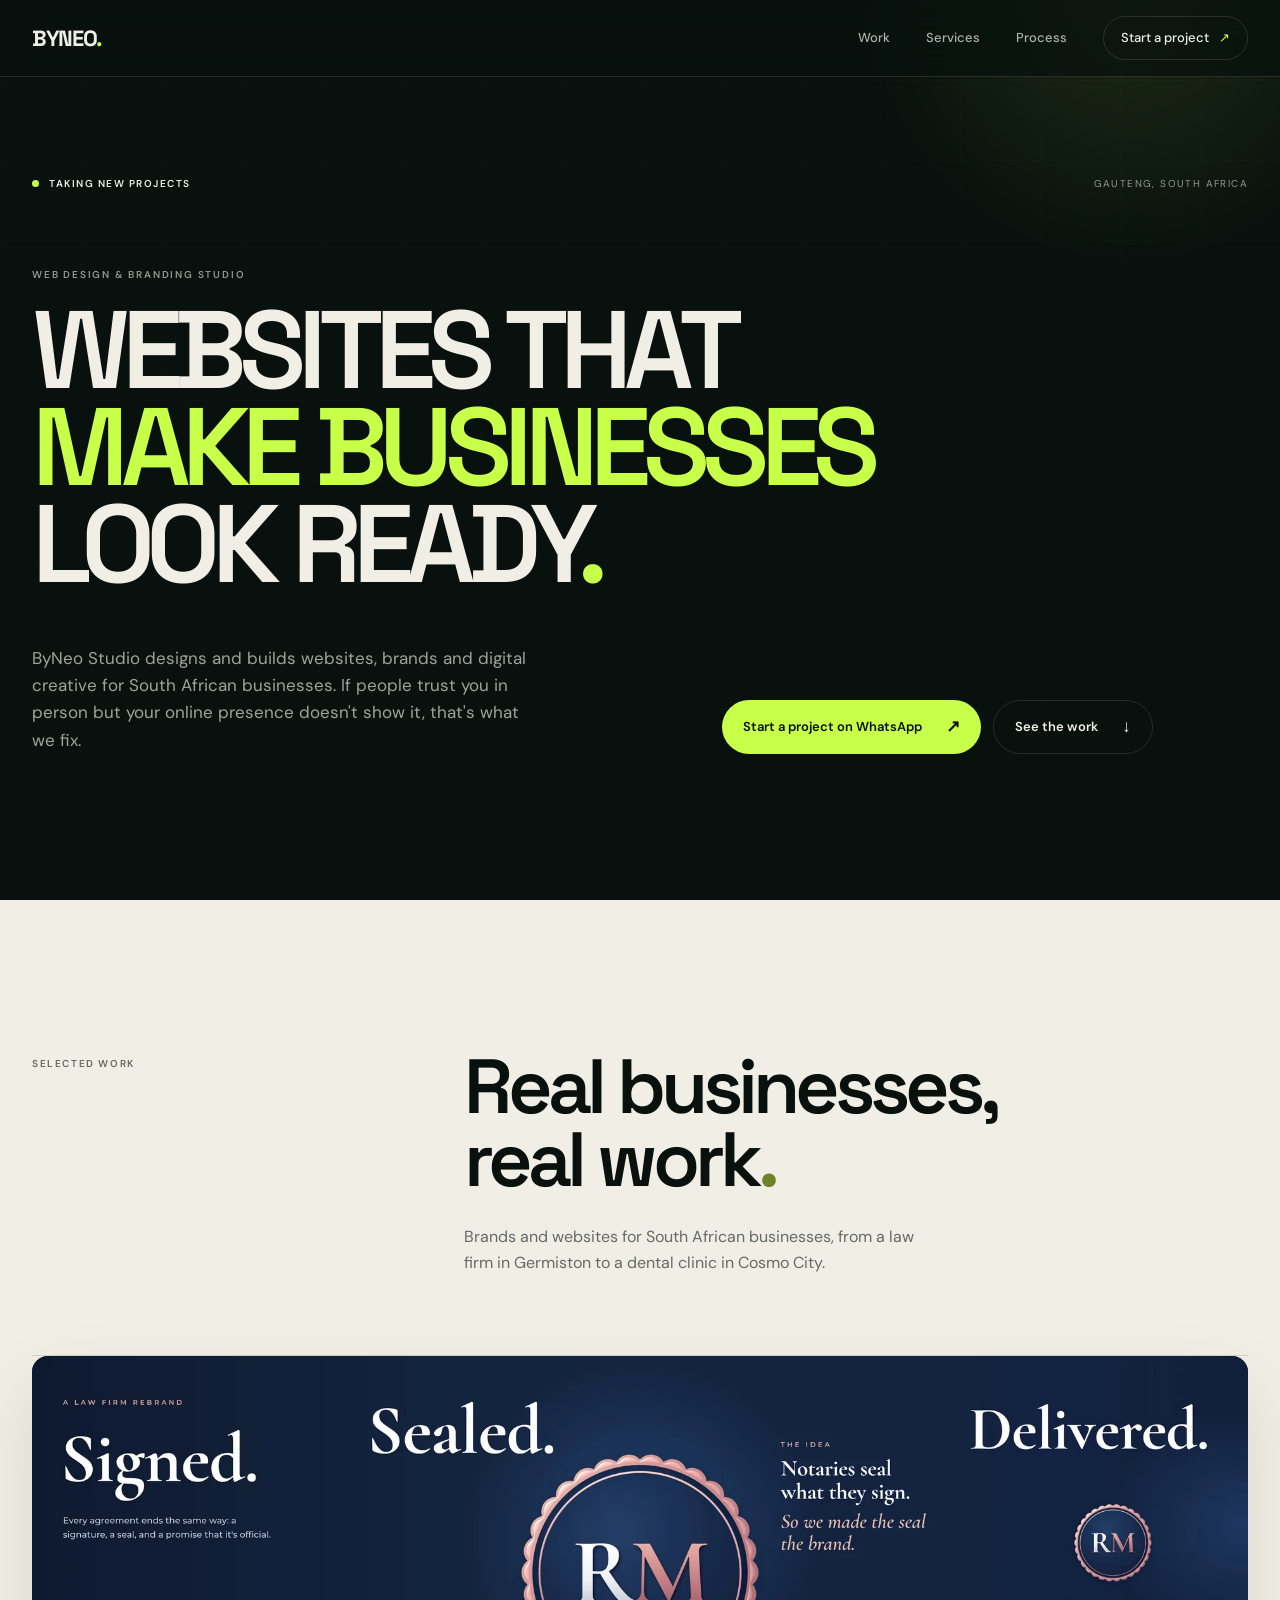
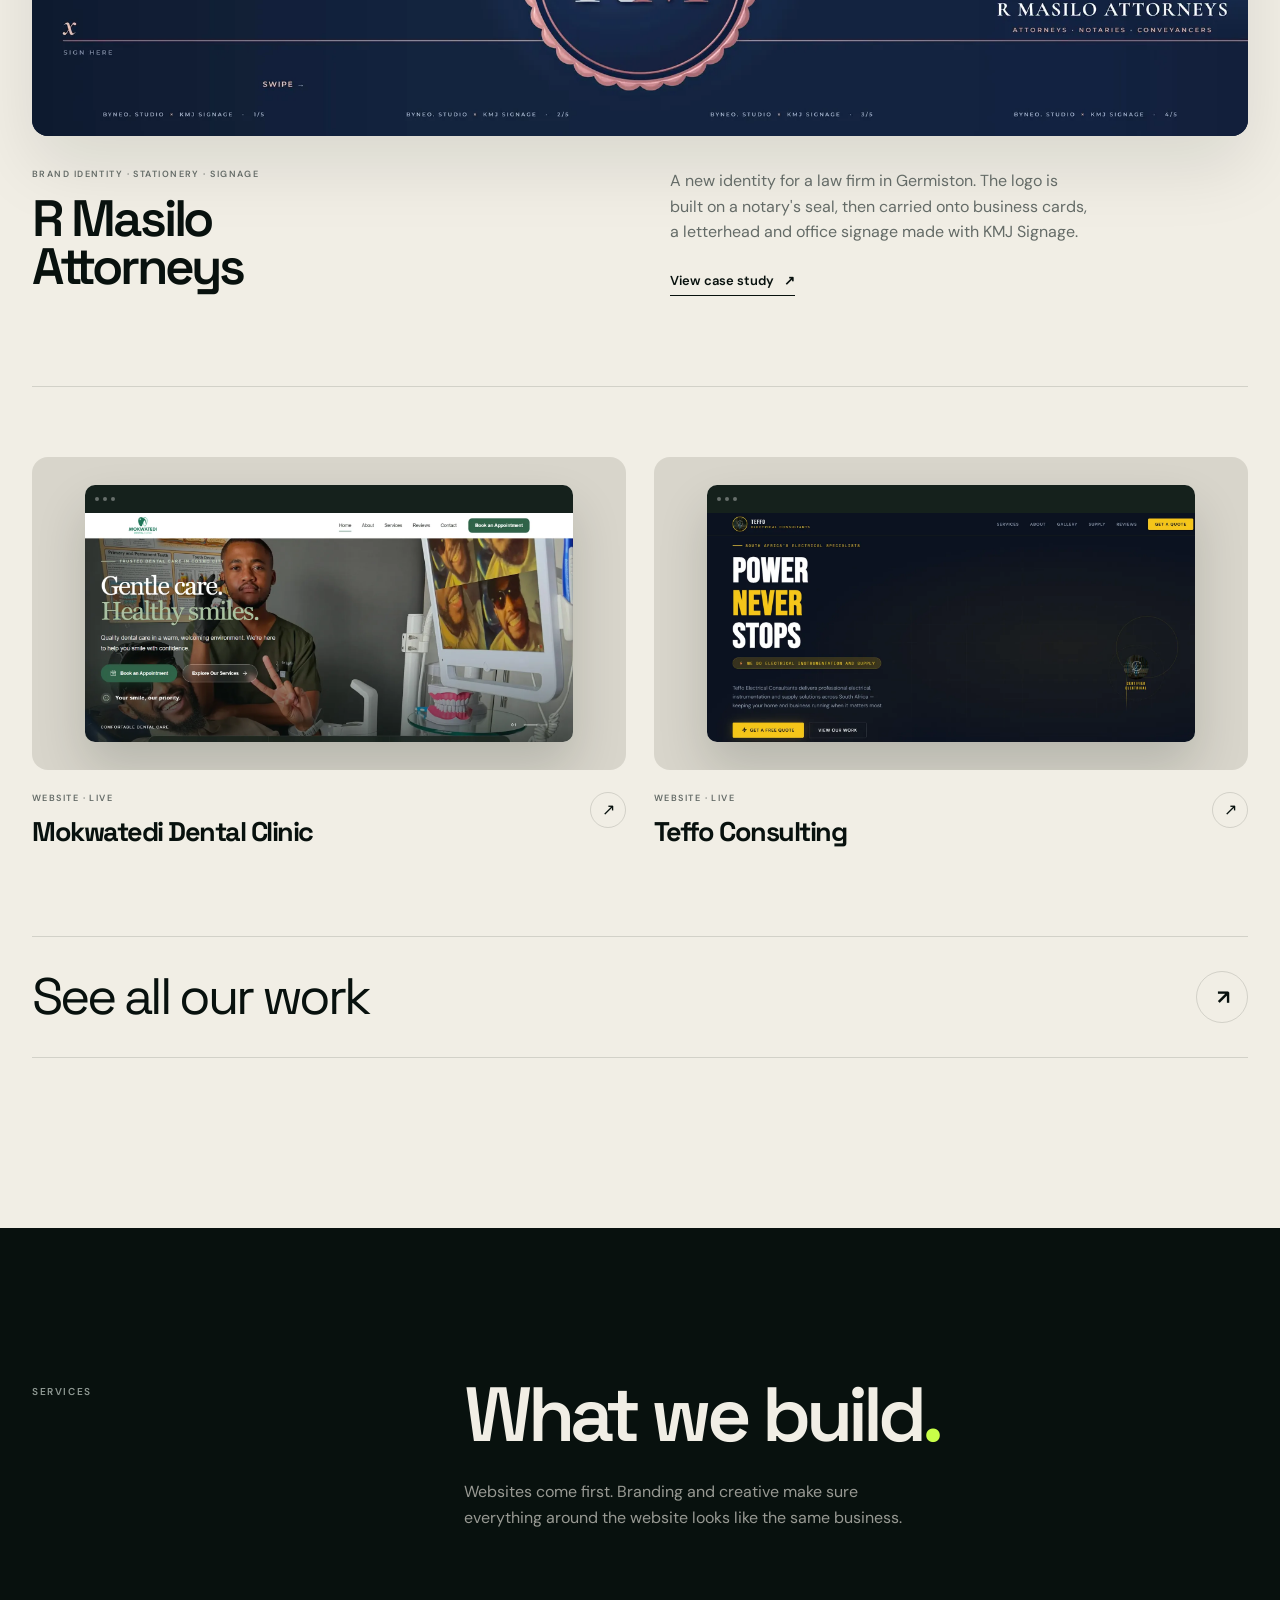
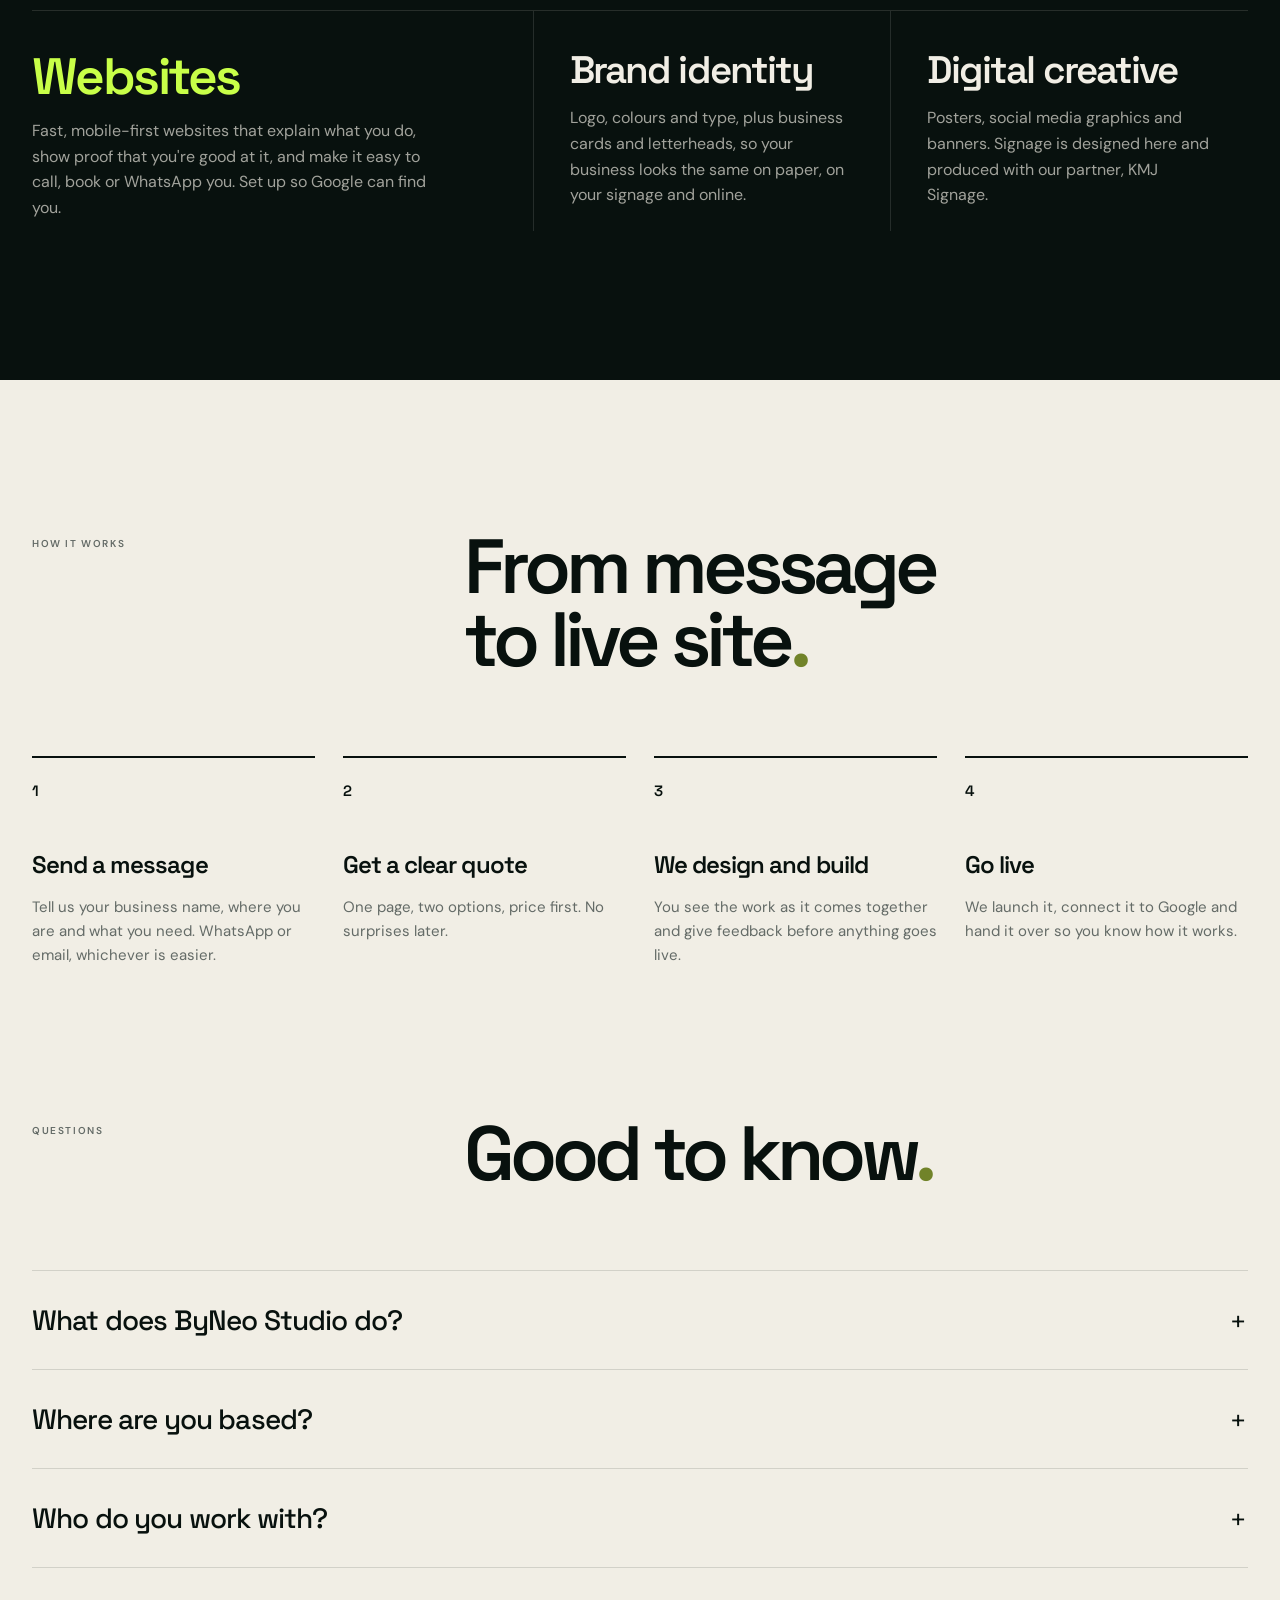
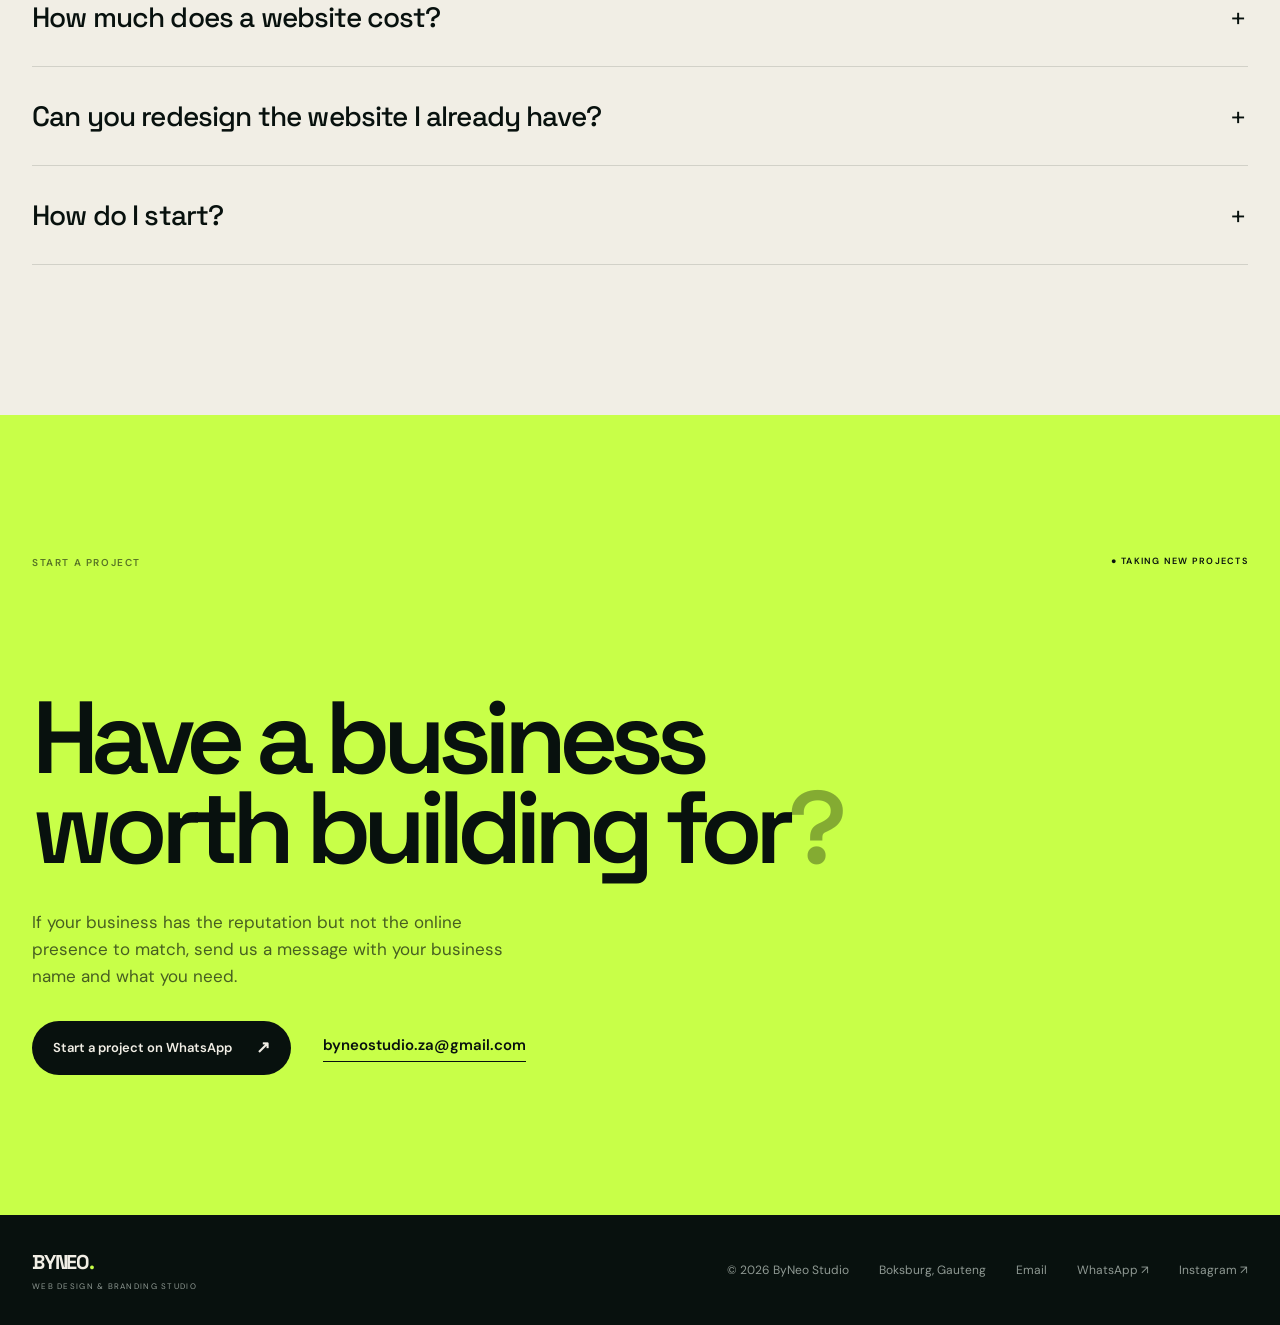
==== index.html @ d278a905 "Add R Masilo Attorneys as lead case study; Mokwatedi second - Homepage: R Masilo featured (identity," ====
<!DOCTYPE html>
<html lang="en-ZA">
<head>
    <meta name="google-site-verification" content="LppKDBjX47kE_mzfMfXctYCOBp9vjs0lJ6OdmuVCEHg" />
    <meta charset="UTF-8">
    <meta name="viewport" content="width=device-width, initial-scale=1.0">
    <script>document.documentElement.classList.add('js');</script>

    <title>ByNeo Studio | Website Design &amp; Branding in Gauteng</title>
    <meta name="description" content="ByNeo Studio designs websites and brands for South African businesses that need to look ready online. Based in Gauteng. Start a project on WhatsApp.">
    <link rel="canonical" href="https://byneoportfolio.netlify.app/">

    <link rel="icon" type="image/svg+xml" href="/assets/icons/favicon.svg">
    <link rel="icon" type="image/png" sizes="32x32" href="/assets/icons/icon-32.png">
    <link rel="apple-touch-icon" href="/assets/icons/apple-touch-icon.png">
    <meta name="theme-color" content="#08110e">

    <meta property="og:type" content="website">
    <meta property="og:locale" content="en_ZA">
    <meta property="og:site_name" content="ByNeo Studio">
    <meta property="og:title" content="ByNeo Studio | Website Design &amp; Branding in Gauteng">
    <meta property="og:description" content="Websites, brand identity and digital creative for South African businesses. Built to make businesses look ready.">
    <meta property="og:image" content="https://byneoportfolio.netlify.app/assets/icons/og-image.png">
    <meta property="og:image:width" content="1200">
    <meta property="og:image:height" content="630">
    <meta property="og:image:alt" content="ByNeo Studio: Built to make businesses look ready.">
    <meta property="og:url" content="https://byneoportfolio.netlify.app/">

    <meta name="twitter:card" content="summary_large_image">
    <meta name="twitter:title" content="ByNeo Studio | Website Design &amp; Branding in Gauteng">
    <meta name="twitter:description" content="Websites, brand identity and digital creative for South African businesses. Built to make businesses look ready.">
    <meta name="twitter:image" content="https://byneoportfolio.netlify.app/assets/icons/og-image.png">

    <script type="application/ld+json">
    {
      "@context": "https://schema.org",
      "@graph": [
        {
          "@type": "ProfessionalService",
          "@id": "https://byneoportfolio.netlify.app/#business",
          "name": "ByNeo Studio",
          "alternateName": "ByNeo Studio ZA",
          "description": "ByNeo Studio is a web design and branding studio in Gauteng, South Africa. It designs and builds websites, brand identities and digital creative for South African businesses.",
          "slogan": "Built to make businesses look ready.",
          "url": "https://byneoportfolio.netlify.app/",
          "logo": "https://byneoportfolio.netlify.app/assets/icons/icon-512.png",
          "image": "https://byneoportfolio.netlify.app/assets/icons/og-image.png",
          "email": "byneostudio.za@gmail.com",
          "telephone": "+27636929023",
          "address": {
            "@type": "PostalAddress",
            "addressLocality": "Boksburg",
            "addressRegion": "Gauteng",
            "addressCountry": "ZA"
          },
          "areaServed": [
            { "@type": "AdministrativeArea", "name": "Gauteng" },
            { "@type": "Country", "name": "South Africa" }
          ],
          "knowsAbout": ["Website design", "Web development", "Brand identity", "Logo design", "Graphic design", "Social media design"],
          "hasOfferCatalog": {
            "@type": "OfferCatalog",
            "name": "Services",
            "itemListElement": [
              { "@type": "Offer", "itemOffered": { "@type": "Service", "name": "Website design and development" } },
              { "@type": "Offer", "itemOffered": { "@type": "Service", "name": "Brand identity" } },
              { "@type": "Offer", "itemOffered": { "@type": "Service", "name": "Digital creative: posters, social media graphics and banners" } }
            ]
          },
          "sameAs": ["https://www.instagram.com/byneo.studio.za/"]
        },
        {
          "@type": "WebSite",
          "@id": "https://byneoportfolio.netlify.app/#website",
          "url": "https://byneoportfolio.netlify.app/",
          "name": "ByNeo Studio",
          "publisher": { "@id": "https://byneoportfolio.netlify.app/#business" }
        },
        {
          "@type": "FAQPage",
          "mainEntity": [
            { "@type": "Question", "name": "What does ByNeo Studio do?",
              "acceptedAnswer": { "@type": "Answer", "text": "ByNeo Studio designs and builds websites for South African businesses. It also does brand identity (logos, colours and type) and digital creative such as posters, social media graphics and banners." } },
            { "@type": "Question", "name": "Where is ByNeo Studio based?",
              "acceptedAnswer": { "@type": "Answer", "text": "ByNeo Studio is based in Boksburg, Gauteng, South Africa, and works with businesses across the country remotely." } },
            { "@type": "Question", "name": "Who does ByNeo Studio work with?",
              "acceptedAnswer": { "@type": "Answer", "text": "Small and medium businesses with real customers whose online presence is missing, outdated or doesn't match their reputation, including clinics, consultants, trades and local service businesses. New businesses setting up professionally are welcome too." } },
            { "@type": "Question", "name": "How much does a website cost?",
              "acceptedAnswer": { "@type": "Answer", "text": "It depends on what your business needs. Before any work starts you get a short quote with two options and the price up front." } },
            { "@type": "Question", "name": "How do I start a project with ByNeo Studio?",
              "acceptedAnswer": { "@type": "Answer", "text": "Send a WhatsApp message to +27 63 692 9023 or email byneostudio.za@gmail.com with your business name and what you need." } }
          ]
        }
      ]
    }
    </script>

    <link rel="preconnect" href="https://fonts.googleapis.com">
    <link rel="preconnect" href="https://fonts.gstatic.com" crossorigin>
    <link href="https://fonts.googleapis.com/css2?family=DM+Sans:wght@400;500;600;700&family=Space+Grotesk:wght@400;500;600;700&display=swap" rel="stylesheet">

    <link rel="stylesheet" href="css/main.css">
    <link rel="stylesheet" href="css/responsive.css">
    <link rel="stylesheet" href="css/additions.css">
</head>

<body>

    <a class="skip-link" href="#main">Skip to content</a>

    <div class="page-loader" aria-hidden="true">
        <div class="loader-inner">
            <span class="loader-mark">BYNEO.</span>
        </div>
    </div>

    <header class="site-header">
        <div class="container header-inner">
            <a href="index.html" class="brand" aria-label="ByNeo Studio home">BYNEO<span>.</span></a>

            <nav class="desktop-nav" aria-label="Main navigation">
                <a href="work.html">Work</a>
                <a href="#services">Services</a>
                <a href="#process">Process</a>
                <a href="#contact" class="nav-cta">Start a project <span aria-hidden="true">↗︎</span></a>
            </nav>

            <button class="mobile-menu-toggle" type="button" aria-label="Open navigation" aria-expanded="false" aria-controls="mobile-nav">
                <span></span>
                <span></span>
            </button>
        </div>

        <div class="mobile-nav" id="mobile-nav" aria-hidden="true">
            <a href="work.html">Work</a>
            <a href="#services">Services</a>
            <a href="#process">Process</a>
            <a href="#contact" class="mobile-menu-cta">Start a project <span aria-hidden="true">↗︎</span></a>
        </div>
    </header>

    <main id="main">

        <!-- HERO -->
        <section class="hero">
            <div class="hero-grid"></div>
            <div class="hero-orb"></div>

            <div class="container hero-inner">

                <div class="hero-top reveal">
                    <div class="status">
                        <span class="status-dot"></span>
                        <span>TAKING NEW PROJECTS</span>
                    </div>
                    <span class="hero-index">GAUTENG, SOUTH AFRICA</span>
                </div>

                <div class="hero-content">
                    <p class="eyebrow reveal reveal-delay-1">WEB DESIGN &amp; BRANDING STUDIO</p>

                    <h1 class="hero-title">
                        <span class="title-line reveal reveal-delay-2">Websites that</span>
                        <span class="title-line title-accent reveal reveal-delay-3">make businesses</span>
                        <span class="title-line reveal reveal-delay-4">look ready<span class="title-dot">.</span></span>
                    </h1>

                    <div class="hero-bottom">
                        <p class="hero-description reveal reveal-delay-5">
                            ByNeo Studio designs and builds websites, brands and digital creative
                            for South African businesses. If people trust you in person but your
                            online presence doesn't show it, that's what we fix.
                        </p>

                        <div class="hero-actions reveal reveal-delay-6">
                            <a href="https://wa.me/27636929023?text=Hi%20ByNeo%20Studio%2C%20I%27d%20like%20to%20start%20a%20project." class="button button-primary" target="_blank" rel="noopener noreferrer">
                                <span>Start a project on WhatsApp</span>
                                <span class="button-arrow" aria-hidden="true">↗︎</span>
                            </a>
                            <a href="#work" class="button button-ghost">
                                <span>See the work</span>
                                <span class="button-arrow" aria-hidden="true">↓︎</span>
                            </a>
                        </div>
                    </div>
                </div>
            </div>
        </section>


        <!-- WORK -->
        <section class="work-section" id="work">
            <div class="container">

                <div class="section-header reveal">
                    <div><span class="section-number">SELECTED WORK</span></div>
                    <div class="section-heading-wrap">
                        <h2>Real businesses,<br>real work<span>.</span></h2>
                        <p>Brands and websites for South African businesses, from a law firm in Germiston to a dental clinic in Cosmo City.</p>
                    </div>
                </div>

                <article class="featured-project reveal">
                    <a href="work.html#rmasilo" class="project-visual project-print" aria-label="R Masilo Attorneys case study">
                        <img src="assets/work/rmasilo-identity-strip.webp" alt="R Masilo Attorneys brand identity by ByNeo Studio: a rose-gold notary seal logo on navy" width="1920" height="600" decoding="async">
                    </a>

                    <div class="featured-project-info">
                        <div>
                            <span class="project-label">BRAND IDENTITY · STATIONERY · SIGNAGE</span>
                            <h3>R Masilo<br>Attorneys</h3>
                        </div>
                        <div class="project-details">
                            <p>A new identity for a law firm in Germiston. The logo is built on a notary's seal, then carried onto business cards, a letterhead and office signage made with KMJ Signage.</p>
                            <div class="link-row">
                                <a href="work.html#rmasilo" class="text-link">View case study <span aria-hidden="true">↗︎</span></a>
                            </div>
                        </div>
                    </div>
                </article>

                <div class="project-grid">
                    <article class="project-card reveal">
                        <a href="work.html#mokwatedi" class="project-card-visual teffo-visual" aria-label="Mokwatedi Dental Clinic case study">
                            <div class="mini-browser">
                                <div class="mini-browser-bar"><span></span><span></span><span></span></div>
                                <div class="teffo-screen">
                                    <img src="assets/work/mokwatedi-dental-website.webp" alt="Homepage of the Mokwatedi Dental Clinic website designed by ByNeo Studio" width="1600" height="810" loading="lazy" decoding="async" class="fit-cover">
                                </div>
                            </div>
                        </a>
                        <div class="project-card-info">
                            <div>
                                <span class="project-label">WEBSITE · LIVE</span>
                                <h3>Mokwatedi Dental Clinic</h3>
                            </div>
                            <a href="work.html#mokwatedi" class="project-arrow" aria-label="View Mokwatedi Dental Clinic case study">↗︎</a>
                        </div>
                    </article>

                    <article class="project-card reveal reveal-delay-1">
                        <a href="work.html#teffo" class="project-card-visual teffo-visual" aria-label="Teffo Consulting project">
                            <div class="mini-browser">
                                <div class="mini-browser-bar"><span></span><span></span><span></span></div>
                                <div class="teffo-screen">
                                    <img src="assets/work/teffo-consulting-website.webp" alt="Teffo Consulting electrical consultancy website" width="1600" height="880" loading="lazy" decoding="async" class="fit-cover">
                                </div>
                            </div>
                        </a>
                        <div class="project-card-info">
                            <div>
                                <span class="project-label">WEBSITE · LIVE</span>
                                <h3>Teffo Consulting</h3>
                            </div>
                            <a href="work.html#teffo" class="project-arrow" aria-label="View Teffo Consulting project">↗︎</a>
                        </div>
                    </article>
                </div>

                <div class="explore-work reveal">
                    <a href="work.html">
                        <span>See all our work</span>
                        <strong aria-hidden="true">↗︎</strong>
                    </a>
                </div>

            </div>
        </section>


        <!-- SERVICES -->
        <section class="services-section" id="services">
            <div class="container">

                <div class="section-header reveal">
                    <div><span class="section-number">SERVICES</span></div>
                    <div class="section-heading-wrap">
                        <h2>What we build<span>.</span></h2>
                        <p>Websites come first. Branding and creative make sure everything around the website looks like the same business.</p>
                    </div>
                </div>

                <div class="service-list">
                    <article class="service service-primary reveal">
                        <h3>Websites</h3>
                        <p>Fast, mobile-first websites that explain what you do, show proof that you're good at it, and make it easy to call, book or WhatsApp you. Set up so Google can find you.</p>
                    </article>
                    <article class="service reveal reveal-delay-1">
                        <h3>Brand identity</h3>
                        <p>Logo, colours and type, plus business cards and letterheads, so your business looks the same on paper, on your signage and online.</p>
                    </article>
                    <article class="service reveal reveal-delay-2">
                        <h3>Digital creative</h3>
                        <p>Posters, social media graphics and banners. Signage is designed here and produced with our partner, KMJ Signage.</p>
                    </article>
                </div>

            </div>
        </section>


        <!-- PROCESS -->
        <section class="process-section" id="process">
            <div class="container">

                <div class="section-header reveal">
                    <div><span class="section-number">HOW IT WORKS</span></div>
                    <div class="section-heading-wrap">
                        <h2>From message<br>to live site<span>.</span></h2>
                    </div>
                </div>

                <ol class="process-list">
                    <li class="reveal">
                        <h3>Send a message</h3>
                        <p>Tell us your business name, where you are and what you need. WhatsApp or email, whichever is easier.</p>
                    </li>
                    <li class="reveal reveal-delay-1">
                        <h3>Get a clear quote</h3>
                        <p>One page, two options, price first. No surprises later.</p>
                    </li>
                    <li class="reveal reveal-delay-2">
                        <h3>We design and build</h3>
                        <p>You see the work as it comes together and give feedback before anything goes live.</p>
                    </li>
                    <li class="reveal reveal-delay-3">
                        <h3>Go live</h3>
                        <p>We launch it, connect it to Google and hand it over so you know how it works.</p>
                    </li>
                </ol>

            </div>
        </section>


        <!-- FAQ -->
        <section class="faq-section" id="faq">
            <div class="container">

                <div class="section-header reveal">
                    <div><span class="section-number">QUESTIONS</span></div>
                    <div class="section-heading-wrap">
                        <h2>Good to know<span>.</span></h2>
                    </div>
                </div>

                <div class="faq-list reveal">
                    <details>
                        <summary>What does ByNeo Studio do?</summary>
                        <p>We design and build websites for South African businesses. We also do brand identity (logos, colours and type) and digital creative such as posters, social media graphics and banners.</p>
                    </details>
                    <details>
                        <summary>Where are you based?</summary>
                        <p>Boksburg, Gauteng. We work with businesses across South Africa, so you don't need to be nearby.</p>
                    </details>
                    <details>
                        <summary>Who do you work with?</summary>
                        <p>Businesses with real customers whose online presence is missing, outdated or doesn't match their reputation: clinics, consultants, trades and local services. New businesses setting up properly are welcome too.</p>
                    </details>
                    <details>
                        <summary>How much does a website cost?</summary>
                        <p>It depends on what your business needs. Before any work starts you get a short quote with two options and the price up front.</p>
                    </details>
                    <details>
                        <summary>Can you redesign the website I already have?</summary>
                        <p>Yes. Send us the link and we'll tell you what we'd change first.</p>
                    </details>
                    <details>
                        <summary>How do I start?</summary>
                        <p>WhatsApp <a href="https://wa.me/27636929023" target="_blank" rel="noopener noreferrer">063 692 9023</a> or email <a href="mailto:byneostudio.za@gmail.com">byneostudio.za@gmail.com</a> with your business name and what you need.</p>
                    </details>
                </div>

            </div>
        </section>


        <!-- CONTACT -->
        <section class="contact-section" id="contact">
            <div class="container contact-inner">

                <div class="contact-top reveal">
                    <span class="section-number">START A PROJECT</span>
                    <span class="contact-status">● TAKING NEW PROJECTS</span>
                </div>

                <div class="contact-content">
                    <h2 class="reveal">Have a business<br>worth building for<span>?</span></h2>

                    <p class="contact-copy reveal reveal-delay-1">
                        If your business has the reputation but not the online presence to match,
                        send us a message with your business name and what you need.
                    </p>

                    <div class="contact-actions reveal reveal-delay-2">
                        <a href="https://wa.me/27636929023?text=Hi%20ByNeo%20Studio%2C%20I%27d%20like%20to%20start%20a%20project." target="_blank" rel="noopener noreferrer" class="button button-dark">
                            <span>Start a project on WhatsApp</span>
                            <span class="button-arrow" aria-hidden="true">↗︎</span>
                        </a>
                        <a href="mailto:byneostudio.za@gmail.com?subject=New%20project%20enquiry" class="text-link contact-email">byneostudio.za@gmail.com</a>
                    </div>
                </div>

            </div>
        </section>

    </main>

    <footer class="site-footer">
        <div class="container footer-inner">
            <div class="footer-brand">
                <span>BYNEO<span>.</span></span>
                <small>WEB DESIGN &amp; BRANDING STUDIO</small>
            </div>

            <div class="footer-right">
                <span>© <span id="year">2026</span> ByNeo Studio</span>
                <span>Boksburg, Gauteng</span>
                <a href="mailto:byneostudio.za@gmail.com">Email</a>
                <a href="https://wa.me/27636929023" target="_blank" rel="noopener noreferrer">WhatsApp ↗︎</a>
                <a href="https://www.instagram.com/byneo.studio.za/" target="_blank" rel="noopener noreferrer">Instagram ↗︎</a>
            </div>
        </div>
    </footer>

    <script src="js/main.js" defer></script>
</body>
</html>
---- css/main.css ----
/* =========================================================
   BYNEO STUDIO
   HOLDING PAGE — MAIN CSS
========================================================= */


/* =========================================================
   ICON GLYPHS (↗ / ↓)

   These are plain Unicode characters, not images. DM Sans
   and Space Grotesk don't contain arrow glyphs, so without
   this rule some mobile browsers fall back to a colorful
   emoji font for them instead of a plain text glyph. Forcing
   a font stack that actually has the character — plus the
   text-presentation variation selector below — keeps them
   monochrome and inheriting the surrounding text color.
========================================================= */

.button-arrow,
.nav-cta span,
.mobile-menu-cta span,
.text-link span,
.project-arrow,
.project-symbol,
.orb-arrow,
.explore-work strong,
.btn span {
    font-family:
        -apple-system,
        "Segoe UI Symbol",
        Roboto,
        Arial,
        Helvetica,
        sans-serif;

    font-variant-emoji: text;
    font-style: normal;
}


/* =========================================================
   DESIGN TOKENS
========================================================= */

:root {

    --bg-dark: #08110e;
    --bg-dark-soft: #0d1713;

    --paper: #f1eee5;
    --paper-soft: #e8e4d9;

    --lime: #c8ff48;
    --lime-soft: #ddff86;

    --white: #ffffff;

    --text-dark: #08110e;
    --text-light: #f1eee5;
    --text-muted: #8f9993;
    --text-muted-dark: #646b67;

    --border-dark: rgba(241, 238, 229, 0.13);
    --border-light: rgba(8, 17, 14, 0.13);

    --container: 1240px;

    --space-xs: 8px;
    --space-sm: 16px;
    --space-md: 24px;
    --space-lg: 40px;
    --space-xl: 64px;
    --space-2xl: 96px;
    --space-3xl: 140px;

    --radius-sm: 8px;
    --radius-md: 16px;
    --radius-lg: 28px;

    --font-display: "Space Grotesk", sans-serif;
    --font-body: "DM Sans", sans-serif;

    --ease: cubic-bezier(0.22, 1, 0.36, 1);

    --transition-fast: 180ms var(--ease);
    --transition: 400ms var(--ease);
    --transition-slow: 800ms var(--ease);
}


/* =========================================================
   RESET
========================================================= */

*,
*::before,
*::after {
    box-sizing: border-box;
}

html {
    scroll-behavior: smooth;
}

body {
    margin: 0;
    padding: 0;

    background: var(--bg-dark);
    color: var(--text-light);

    font-family: var(--font-body);
    font-size: 16px;
    line-height: 1.5;

    overflow-x: hidden;
}

body.menu-open {
    overflow: hidden;
}

img {
    display: block;
    width: 100%;
}

a {
    color: inherit;
    text-decoration: none;
}

button {
    font: inherit;
}

button,
a {
    -webkit-tap-highlight-color: transparent;
}


/* =========================================================
   ACCESSIBILITY
========================================================= */

:focus-visible {
    outline: 2px solid var(--lime);
    outline-offset: 5px;
}


/* =========================================================
   CONTAINER
========================================================= */

.container {
    width: min(
        calc(100% - 64px),
        var(--container)
    );

    margin-inline: auto;
}


/* =========================================================
   PAGE LOADER
========================================================= */

.page-loader {
    position: fixed;
    inset: 0;
    z-index: 9999;

    display: grid;
    place-items: center;

    background: var(--bg-dark);

    pointer-events: none;

    animation: loaderExit 900ms var(--ease) 900ms forwards;
}

.loader-inner {
    display: flex;
    flex-direction: column;
    align-items: center;
    gap: 10px;
}

.loader-mark {
    font-family: var(--font-display);
    font-size: 28px;
    font-weight: 700;
    letter-spacing: -0.05em;

    animation: loaderMark 700ms var(--ease) forwards;
}

.loader-status {
    font-size: 9px;
    letter-spacing: 0.18em;
    color: var(--text-muted);

    animation: loaderStatus 700ms var(--ease) 150ms forwards;
}

@keyframes loaderMark {

    from {
        opacity: 0;
        transform: translateY(12px);
    }

    to {
        opacity: 1;
        transform: translateY(0);
    }

}

@keyframes loaderStatus {

    from {
        opacity: 0;
        letter-spacing: 0.3em;
    }

    to {
        opacity: 1;
        letter-spacing: 0.18em;
    }

}

@keyframes loaderExit {

    to {
        opacity: 0;
        visibility: hidden;
    }

}


/* =========================================================
   HEADER
========================================================= */

.site-header {
    position: fixed;

    top: 0;
    left: 0;
    right: 0;

    z-index: 1000;

    background: rgba(8, 17, 14, 0.72);

    border-bottom: 1px solid var(--border-dark);

    backdrop-filter: blur(18px);
    -webkit-backdrop-filter: blur(18px);
}

.header-inner {
    height: 76px;

    display: flex;
    align-items: center;
    justify-content: space-between;
}

.brand {
    font-family: var(--font-display);

    font-size: 22px;
    font-weight: 700;

    letter-spacing: -0.06em;

    transition: var(--transition-fast);
}

.brand span {
    color: var(--lime);
}

.brand:hover {
    opacity: 0.72;
}


/* =========================================================
   DESKTOP NAV
========================================================= */

.desktop-nav {
    display: flex;
    align-items: center;
    gap: 36px;

    font-size: 13px;
    font-weight: 500;
}

.desktop-nav > a:not(.nav-cta) {
    color: rgba(241, 238, 229, 0.72);

    transition: var(--transition-fast);
}

.desktop-nav > a:not(.nav-cta):hover {
    color: var(--text-light);
}


/* =========================================================
   NAV CTA
========================================================= */

.nav-cta {
    display: inline-flex;
    align-items: center;
    gap: 10px;

    padding: 11px 17px;

    border: 1px solid var(--border-dark);
    border-radius: 999px;

    transition:
        background var(--transition-fast),
        color var(--transition-fast),
        border-color var(--transition-fast);
}

.nav-cta span {
    color: var(--lime);
}

.nav-cta:hover {
    background: var(--lime);
    color: var(--bg-dark);

    border-color: var(--lime);
}

.nav-cta:hover span {
    color: var(--bg-dark);
}


/* =========================================================
   MOBILE MENU BUTTON
========================================================= */

.mobile-menu-toggle {
    display: none;

    width: 44px;
    height: 44px;

    padding: 0;

    border: 0;
    background: transparent;

    cursor: pointer;

    position: relative;
}

.mobile-menu-toggle span {
    position: absolute;

    left: 10px;

    width: 24px;
    height: 1px;

    background: var(--text-light);

    transition: var(--transition);
}

.mobile-menu-toggle span:first-child {
    top: 18px;
}

.mobile-menu-toggle span:last-child {
    top: 25px;
}

.mobile-menu-toggle.active span:first-child {
    top: 22px;
    transform: rotate(45deg);
}

.mobile-menu-toggle.active span:last-child {
    top: 22px;
    transform: rotate(-45deg);
}


/* =========================================================
   MOBILE NAV
   Layout/position rules live in responsive.css (shared,
   generic panel) and work.css (.work-page overrides, since
   that page uses a full-screen fixed variant). This file
   only keeps the CTA row styling, which is reused by both.
========================================================= */
.mobile-nav {
    display: none;
}


.mobile-menu-cta {
    margin-top: 28px;

    display: flex;
    align-items: center;
    justify-content: space-between;

    color: var(--lime);
}


/* =========================================================
   BUTTONS
========================================================= */

.button {
    display: inline-flex;
    align-items: center;
    justify-content: center;
    gap: 24px;

    min-height: 54px;

    padding: 0 21px;

    border-radius: 999px;

    font-size: 13px;
    font-weight: 600;

    transition:
        transform var(--transition-fast),
        background var(--transition-fast),
        color var(--transition-fast);
}

.button-arrow {
    font-size: 17px;

    transition: transform var(--transition-fast);
}

.button:hover {
    transform: translateY(-3px);
}

.button:hover .button-arrow {
    transform: translateY(3px);
}

.button-primary {
    background: var(--lime);
    color: var(--bg-dark);
}

.button-primary:hover {
    background: var(--lime-soft);
}

.button-dark {
    background: var(--bg-dark);
    color: var(--paper);
}

.button-dark:hover {
    background: #13211b;
}


/* =========================================================
   HERO
========================================================= */

.hero {
    position: relative;

    min-height: 780px;

    height: 92vh;
    max-height: 900px;

    display: flex;
    align-items: center;

    overflow: hidden;

    background: var(--bg-dark);
}

.hero-grid {
    position: absolute;
    inset: 0;

    opacity: 0.38;

    background-image:
        linear-gradient(
            rgba(241, 238, 229, 0.045) 1px,
            transparent 1px
        ),
        linear-gradient(
            90deg,
            rgba(241, 238, 229, 0.045) 1px,
            transparent 1px
        );

    background-size: 80px 80px;

    mask-image: linear-gradient(
        to bottom,
        black 0%,
        rgba(0,0,0,0.5) 65%,
        transparent 100%
    );

    animation: gridDrift 18s linear infinite;
}

@keyframes gridDrift {

    from {
        transform: translate3d(0, 0, 0);
    }

    to {
        transform: translate3d(40px, 40px, 0);
    }

}

.hero-orb {
    position: absolute;

    width: 600px;
    height: 600px;

    top: -300px;
    right: -150px;

    border-radius: 50%;

    background: radial-gradient(
        circle,
        rgba(200, 255, 72, 0.11),
        transparent 65%
    );

    filter: blur(10px);

    pointer-events: none;

    animation: orbFloat 8s ease-in-out infinite alternate;
}

@keyframes orbFloat {

    from {
        transform: translate3d(0, 0, 0);
    }

    to {
        transform: translate3d(-50px, 70px, 0);
    }

}

.hero-inner {
    position: relative;
    z-index: 2;

    padding-top: 76px;
}

.hero-top {
    display: flex;
    justify-content: space-between;
    align-items: center;

    margin-bottom: 76px;
}

.status {
    display: inline-flex;
    align-items: center;
    gap: 10px;

    font-size: 10px;
    font-weight: 600;

    letter-spacing: 0.15em;
}

.status-dot {
    width: 7px;
    height: 7px;

    border-radius: 50%;

    background: var(--lime);

    box-shadow:
        0 0 0 0 rgba(200, 255, 72, 0.4);

    animation: statusPulse 2s infinite;
}

@keyframes statusPulse {

    0% {
        box-shadow:
            0 0 0 0 rgba(200, 255, 72, 0.4);
    }

    70% {
        box-shadow:
            0 0 0 9px rgba(200, 255, 72, 0);
    }

    100% {
        box-shadow:
            0 0 0 0 rgba(200, 255, 72, 0);
    }

}

.hero-index {
    font-size: 10px;

    letter-spacing: 0.14em;

    color: var(--text-muted);
}

.hero-content {
    max-width: 1120px;
}

.eyebrow {
    margin: 0 0 20px;

    font-size: 10px;
    font-weight: 600;

    letter-spacing: 0.18em;

    color: var(--text-muted);
}

.hero-title {
    margin: 0;

    font-family: var(--font-display);

    font-size: clamp(
        72px,
        8.6vw,
        116px
    );

    line-height: 0.88;

    font-weight: 600;

    letter-spacing: -0.075em;

    text-transform: uppercase;
}

.title-line {
    display: block;
}

.title-accent {
    color: var(--lime);
}

.title-dot {
    color: var(--lime);
}

.hero-bottom {
    margin-top: 52px;

    display: grid;
    grid-template-columns: minmax(0, 520px) auto;

    align-items: end;

    gap: 60px;
}

.hero-description {
    margin: 0;

    max-width: 510px;

    color: rgba(241, 238, 229, 0.66);

    font-size: 17px;
    line-height: 1.6;
}

.hero-actions {
    justify-self: end;
}

.hero-meta {
    position: absolute;

    left: 0;
    bottom: 40px;

    width: 100%;

    display: flex;
    justify-content: space-between;

    color: rgba(241, 238, 229, 0.35);

    font-size: 9px;
    letter-spacing: 0.16em;
}

.hero-scroll {
    position: absolute;

    bottom: 34px;
    right: 32px;

    display: flex;
    align-items: center;
    gap: 12px;

    font-size: 8px;
    letter-spacing: 0.18em;

    color: var(--text-muted);

    writing-mode: vertical-rl;
}

.scroll-line {
    width: 1px;
    height: 38px;

    background: var(--text-muted);

    opacity: 0.45;

    animation: scrollLine 1.8s ease-in-out infinite;
}

@keyframes scrollLine {

    0%,
    100% {
        transform: scaleY(0.5);
        transform-origin: top;
    }

    50% {
        transform: scaleY(1);
        transform-origin: top;
    }

}


/* =========================================================
   SECTION GLOBAL
========================================================= */

.work-section {
    position: relative;

    padding: 150px 0 170px;

    background: var(--paper);
    color: var(--text-dark);
}

.section-header {
    display: grid;

    grid-template-columns: 1fr 2fr;

    gap: 40px;

    padding-bottom: 80px;
}

.section-number {
    display: inline-block;

    font-size: 10px;
    font-weight: 600;

    letter-spacing: 0.16em;

    color: var(--text-muted-dark);
}

.section-heading-wrap {
    max-width: 720px;
}

.section-heading-wrap h2 {
    margin: 0;

    font-family: var(--font-display);

    font-size: clamp(
        48px,
        6vw,
        78px
    );

    line-height: 0.95;

    letter-spacing: -0.065em;

    font-weight: 600;
}

.section-heading-wrap h2 span {
    color: #718329;
}

.section-heading-wrap p {
    max-width: 470px;

    margin: 28px 0 0;

    color: var(--text-muted-dark);

    font-size: 16px;
    line-height: 1.6;
}


/* =========================================================
   FEATURED PROJECT
========================================================= */

.featured-project {
    border-top: 1px solid var(--border-light);
}

.project-visual {
    display: block;
}

.project-browser {
    position: relative;

    margin-top: 0;

    overflow: hidden;

    border-radius: var(--radius-md);

    background: #d9d6cd;

    box-shadow:
        0 30px 70px rgba(8, 17, 14, 0.10);

    transition:
        transform 700ms var(--ease),
        box-shadow 700ms var(--ease);
}

.project-browser:hover {
    transform: translateY(-7px);

    box-shadow:
        0 40px 90px rgba(8, 17, 14, 0.16);
}

.browser-top {
    height: 46px;

    display: flex;
    align-items: center;
    justify-content: space-between;

    padding: 0 18px;

    background: #111b17;

    color: rgba(241, 238, 229, 0.42);
}

.browser-dots {
    display: flex;
    gap: 6px;
}

.browser-dots span {
    width: 6px;
    height: 6px;

    border-radius: 50%;

    background: rgba(241, 238, 229, 0.3);
}

.browser-url {
    font-size: 9px;
    letter-spacing: 0.1em;
}

.browser-screen {
    min-height: 500px;

    position: relative;

    overflow: hidden;
}

.mokwatledi-screen {
    background:
        linear-gradient(
            115deg,
            #e8dfd3 0%,
            #f4efe8 45%,
            #c9bfb1 100%
        );
}

.mock-nav {
    position: absolute;

    top: 0;
    left: 0;
    right: 0;

    height: 74px;

    display: flex;
    justify-content: space-between;
    align-items: center;

    padding: 0 48px;

    color: #18211e;

    font-size: 10px;
    letter-spacing: 0.12em;
}

.mock-nav > span {
    font-family: var(--font-display);
    font-weight: 700;

    font-size: 16px;

    letter-spacing: -0.04em;
}

.mock-hero {
    position: absolute;

    inset: 74px 0 0;

    display: flex;
    align-items: center;

    padding-left: 10%;

    overflow: hidden;
}

.mock-copy {
    position: relative;
    z-index: 3;

    display: flex;
    flex-direction: column;
    align-items: flex-start;

    gap: 18px;
}

.mock-copy small {
    font-size: 9px;
    letter-spacing: 0.18em;
}

.mock-copy strong {
    font-family: var(--font-display);

    font-size: clamp(52px, 7vw, 94px);

    line-height: 0.88;

    letter-spacing: -0.075em;

    font-weight: 600;
}

.mock-button {
    padding: 11px 17px;

    border-radius: 999px;

    background: #19241f;

    color: white;

    font-size: 8px;
    letter-spacing: 0.1em;
}

.mock-shape {
    position: absolute;

    width: 46vw;
    height: 46vw;

    max-width: 570px;
    max-height: 570px;

    right: 3%;
    bottom: -25%;

    border-radius: 48% 52% 43% 57%;

    background:
        radial-gradient(
            circle at 35% 30%,
            rgba(255,255,255,0.6),
            transparent 25%
        ),
        linear-gradient(
            140deg,
            #7e8f83,
            #31453b
        );

    transform: rotate(-13deg);
}


/* =========================================================
   FEATURED INFO
========================================================= */

.featured-project-info {
    display: grid;

    grid-template-columns: 1fr 1fr;

    gap: 60px;

    padding: 32px 0 90px;

    border-bottom: 1px solid var(--border-light);
}

.project-label {
    display: block;

    margin-bottom: 13px;

    font-size: 9px;
    font-weight: 600;

    letter-spacing: 0.16em;

    color: var(--text-muted-dark);
}

.featured-project-info h3 {
    margin: 0;

    font-family: var(--font-display);

    font-size: clamp(34px, 4vw, 54px);

    line-height: 0.95;

    letter-spacing: -0.06em;

    font-weight: 600;
}

.project-details {
    align-self: end;

    max-width: 420px;
}

.project-details p {
    margin: 0 0 26px;

    color: var(--text-muted-dark);

    line-height: 1.6;
}

.text-link {
    display: inline-flex;
    align-items: center;
    gap: 10px;

    font-size: 13px;
    font-weight: 600;

    border-bottom: 1px solid var(--text-dark);

    padding-bottom: 5px;

    transition: var(--transition-fast);
}

.text-link span {
    transition: transform var(--transition-fast);
}

.text-link:hover span {
    transform: translate(3px, -3px);
}


/* =========================================================
   PROJECT GRID
========================================================= */

.project-grid {
    display: grid;

    grid-template-columns: repeat(2, 1fr);

    gap: 28px;

    padding-top: 70px;
}

.project-card-visual {
    position: relative;

    display: block;

    aspect-ratio: 1.45;

    overflow: hidden;

    border-radius: var(--radius-md);

    background: #d8d5cb;

    transition: transform 600ms var(--ease);
}

.project-card:hover .project-card-visual {
    transform: translateY(-6px);
}

.mini-browser {
    position: absolute;

    inset: 9%;

    overflow: hidden;

    border-radius: 10px;

    background: #f4f2eb;

    box-shadow:
        0 25px 50px rgba(8, 17, 14, 0.16);

    transition: transform 700ms var(--ease);
}

.project-card:hover .mini-browser {
    transform: scale(1.025);
}

.mini-browser-bar {
    height: 28px;

    display: flex;
    align-items: center;

    gap: 4px;

    padding-left: 10px;

    background: #15211c;
}

.mini-browser-bar span {
    width: 4px;
    height: 4px;

    border-radius: 50%;

    background: rgba(255,255,255,0.35);
}

.teffo-screen {
    position: absolute;

    inset: 28px 0 0;

    overflow: hidden;

    background:
        linear-gradient(
            135deg,
            #ede9de,
            #d6ddd3
        );
}

.teffo-heading {
    font-family: var(--font-display);

    font-size: 36px;
    font-weight: 700;

    letter-spacing: -0.08em;
}

.teffo-line {
    width: 55%;
    height: 5px;

    margin-top: 25px;

    background: #1d2a24;
}

.teffo-line.short {
    width: 32%;

    margin-top: 8px;

    opacity: 0.25;
}

.teffo-box {
    width: 60%;
    height: 100px;

    margin-top: 45px;

    background: #9eafa2;
}

.bahama-visual {
    display: flex;
    align-items: center;
    justify-content: center;

    background:
        linear-gradient(
            140deg,
            #c9d4ce,
            #8b9b91
        );
}

.bahama-art {
    width: 100%;
    height: 100%;

    display: block;

    color: #14211b;

    transition: transform 700ms var(--ease);
}

.project-card:hover .bahama-art {
    transform: scale(1.03);
}

.bahama-art span {
    font-size: 12px;
    letter-spacing: 0.2em;
}

.bahama-art strong {
    font-family: var(--font-display);

    font-size: clamp(50px, 7vw, 90px);

    line-height: 0.8;

    letter-spacing: -0.09em;
}

.bahama-art small {
    margin-top: 20px;

    font-size: 8px;

    letter-spacing: 0.18em;
}

.project-card-info {
    display: flex;

    justify-content: space-between;
    align-items: flex-start;

    padding-top: 22px;
}

.project-card-info h3 {
    margin: 0;

    font-family: var(--font-display);

    font-size: 27px;

    line-height: 1;

    letter-spacing: -0.055em;
}

.project-arrow {
    width: 36px;
    height: 36px;

    display: grid;
    place-items: center;

    border: 1px solid var(--border-light);
    border-radius: 50%;

    transition:
        background var(--transition-fast),
        color var(--transition-fast),
        transform var(--transition-fast);
}

.project-card:hover .project-arrow {
    background: var(--text-dark);
    color: var(--paper);

    transform: rotate(8deg);
}


/* =========================================================
   EXPLORE WORK
========================================================= */

.explore-work {
    margin-top: 90px;

    border-top: 1px solid var(--border-light);
    border-bottom: 1px solid var(--border-light);
}

.explore-work a {
    min-height: 120px;

    display: flex;
    align-items: center;
    justify-content: space-between;

    font-family: var(--font-display);

    font-size: clamp(32px, 4vw, 52px);

    letter-spacing: -0.06em;

    transition: var(--transition);
}

.explore-work strong {
    width: 52px;
    height: 52px;

    display: grid;
    place-items: center;

    border: 1px solid var(--border-light);
    border-radius: 50%;

    font-family: var(--font-body);

    font-size: 20px;

    transition:
        transform var(--transition),
        background var(--transition),
        color var(--transition);
}

.explore-work a:hover strong {
    transform: rotate(8deg);

    background: var(--text-dark);
    color: var(--paper);
}


/* =========================================================
   CONTACT
========================================================= */

.contact-section {
    padding: 140px 0;

    background: var(--lime);

    color: var(--bg-dark);
}

.contact-inner {
    min-height: 520px;

    display: flex;
    flex-direction: column;
    justify-content: space-between;
}

.contact-top {
    display: flex;
    justify-content: space-between;
}

.contact-top .section-number {
    color: rgba(8, 17, 14, 0.58);
}

.contact-status {
    font-size: 9px;
    font-weight: 600;

    letter-spacing: 0.14em;
}

.contact-content {
    max-width: 950px;
}

.contact-content h2 {
    margin: 0;

    font-family: var(--font-display);

    font-size: clamp(
        58px,
        8vw,
        108px
    );

    line-height: 0.88;

    letter-spacing: -0.075em;

    font-weight: 600;
}

.contact-content h2 span {
    opacity: 0.35;
}

.contact-copy {
    max-width: 490px;

    margin: 36px 0 30px;

    font-size: 17px;

    line-height: 1.6;

    color: rgba(8, 17, 14, 0.67);
}


/* =========================================================
   FOOTER
========================================================= */

.site-footer {
    background: var(--bg-dark);

    color: var(--text-light);
}

.footer-inner {
    min-height: 110px;

    display: flex;
    align-items: center;
    justify-content: space-between;
}

.footer-brand {
    display: flex;
    flex-direction: column;
    gap: 3px;
}

.footer-brand > span {
    font-family: var(--font-display);

    font-size: 20px;
    font-weight: 700;

    letter-spacing: -0.06em;
}

.footer-brand > span span {
    color: var(--lime);
}

.footer-brand small {
    color: var(--text-muted);

    font-size: 8px;
    letter-spacing: 0.16em;
}

.footer-right {
    display: flex;
    gap: 30px;

    color: var(--text-muted);

    font-size: 10px;
}


/* =========================================================
   REVEAL ANIMATION
========================================================= */

.reveal {
    opacity: 0;

    transform: translateY(28px);

    transition:
        opacity 900ms var(--ease),
        transform 900ms var(--ease);

    will-change: opacity, transform;
}

.reveal.is-visible {
    opacity: 1;

    transform: translateY(0);
}

.reveal-delay-1 {
    transition-delay: 100ms;
}

.reveal-delay-2 {
    transition-delay: 180ms;
}

.reveal-delay-3 {
    transition-delay: 260ms;
}

.reveal-delay-4 {
    transition-delay: 340ms;
}

.reveal-delay-5 {
    transition-delay: 420ms;
}

.reveal-delay-6 {
    transition-delay: 500ms;
}

.reveal-delay-7 {
    transition-delay: 580ms;
}


/* =========================================================
   REDUCED MOTION
========================================================= */

@media (prefers-reduced-motion: reduce) {

    *,
    *::before,
    *::after {
        scroll-behavior: auto !important;

        animation-duration: 0.01ms !important;
        animation-iteration-count: 1 !important;

        transition-duration: 0.01ms !important;
    }

    .reveal {
        opacity: 1;
        transform: none;
    }

}
---- css/responsive.css ----
/* =========================================================
   BYNEO RESPONSIVE
========================================================= */


/* =========================================================
   TABLET
========================================================= */

@media (max-width: 1000px) {

  .container {
    width: min(
      calc(100% - 40px),
      900px
    );
  }


  /* HERO */

  .work-hero {
    min-height: 700px;
  }

  .work-hero-title {
    font-size: clamp(
      62px,
      10vw,
      92px
    );
  }

  .work-hero-bottom {
    margin-top: 55px;
  }


  /* HOMEPAGE (index.html) */

  .hero-bottom {
    grid-template-columns: 1fr;

    justify-items: start;

    gap: 30px;
  }

  .hero-actions {
    justify-self: start;
  }

  .section-header {
    grid-template-columns: 1fr;

    gap: 20px;
  }


  /* CASE STUDY */

  .case-study-intro,
  .concept-header {
    grid-template-columns: 1fr;

    gap: 30px;
  }

  .case-study-heading,
  .concept-header-copy {
    justify-content: space-between;
  }

  .case-study-heading h2,
  .concept-header h2 {
    font-size: clamp(
      54px,
      8vw,
      80px
    );
  }

  .case-study-details {
    gap: 25px;
  }


  /* SECONDARY */

  .secondary-project-grid {
    grid-template-columns: 1fr;

    gap: 70px;
  }

  .secondary-project-copy h2 {
    font-size: clamp(
      58px,
      9vw,
      90px
    );
  }


  /* OTHER */

  .section-heading {
    grid-template-columns: 1fr;

    gap: 25px;
  }

  .other-work-grid {
    grid-template-columns: repeat(2, 1fr);
  }


  /* CTA */

  .final-cta-inner h2 {
    font-size: clamp(
      58px,
      10vw,
      100px
    );
  }

}


/* =========================================================
   MOBILE
========================================================= */

@media (max-width: 860px) {

  .container {
    width: calc(100% - 32px);
  }


  /* HEADER */

  .desktop-nav {
    display: none;
  }

  .mobile-menu-toggle {
    display: flex;
  }

  .mobile-nav {
    position: absolute;

    top: 76px;
    left: 0;

    width: 100%;

    display: flex;
    flex-direction: column;

    padding: 22px 16px 30px;

    background: rgba(8,17,14,0.97);

    border-bottom: 1px solid var(--border-dark);

    opacity: 0;
    visibility: hidden;

    transform: translateY(-15px);

    transition:
      opacity 0.35s ease,
      visibility 0.35s ease,
      transform 0.35s var(--ease);
  }

  .mobile-nav.open {
    opacity: 1;
    visibility: visible;
    transform: translateY(0);
  }

  .mobile-nav a {
    padding: 17px 0;

    border-bottom: 1px solid var(--border-dark);

    font-family: var(--font-display);
    font-size: 28px;
    letter-spacing: -0.04em;
  }


  /* HOMEPAGE (index.html) */

  .hero-title {
    font-size: clamp(
      52px,
      13vw,
      80px
    );
  }

  .hero-meta {
    flex-wrap: wrap;

    gap: 12px 20px;
  }

  .work-section {
    padding: 100px 0 110px;
  }

  .featured-project-info {
    grid-template-columns: 1fr;

    gap: 28px;

    padding: 28px 0 60px;
  }

  .project-details {
    align-self: start;

    max-width: none;
  }

  .project-grid {
    grid-template-columns: 1fr;

    gap: 36px;

    padding-top: 50px;
  }

  .mini-browser {
    inset: 3%;
  }

  .browser-screen {
    min-height: 0;
  }

  .contact-section {
    padding: 100px 0;
  }

  .contact-inner {
    min-height: 0;

    gap: 60px;
  }

  .contact-top {
    align-items: center;
  }

  .footer-inner {
    flex-direction: column;
    align-items: flex-start;

    gap: 20px;

    padding: 40px 0;
  }

  .footer-right {
    flex-wrap: wrap;

    gap: 12px 24px;
  }


  /* HERO (work.html) */

  .work-hero {
    min-height: 680px;
  }

  .work-hero-inner {
    padding-top: 80px;
  }

  .work-hero-title {
    margin-top: 28px;

    font-size: clamp(
      53px,
      12vw,
      78px
    );
  }

  .work-hero-bottom {
    display: block;

    margin-top: 50px;
  }

  .work-hero-description {
    max-width: 390px;

    font-size: 15px;
  }

  .work-hero-meta {
    margin-top: 28px;
  }

  .scroll-orb {
    right: 20px;
    bottom: 28px;

    width: 76px;
    height: 76px;
  }

  .orb-text {
    inset: 3px;
    width: calc(100% - 6px);
    height: calc(100% - 6px);
  }

  .orb-text text {
    font-size: 7.5px;
  }

  .orb-arrow {
    font-size: 20px;
  }


  /* SECTIONS */

  .case-study,
  .concept-section,
  .other-work,
  .work-final-cta {
    padding: 100px 0;
  }

  .case-study-heading,
  .concept-header-copy {
    display: block;
  }

  .case-study-heading p,
  .concept-header p {
    margin-top: 25px;
  }


  /* DETAILS */

  .case-study-details {
    grid-template-columns: 1fr;

    gap: 45px;

    margin-top: 60px;
  }

  .case-detail p {
    max-width: 500px;
  }


  /* CTA */

  .case-study-cta {
    display: block;

    margin-top: 70px;
  }

  .cta-actions {
    margin-top: 35px;
  }


  /* BAHAMA */

  .bahama-visual {
    aspect-ratio: 1 / 1;

    padding: 18px;
  }

  .bahama-center strong {
    font-size: clamp(
      50px,
      15vw,
      90px
    );
  }


  /* OTHER */

  .other-work-grid {
    grid-template-columns: 1fr;
  }

  .other-project-visual {
    aspect-ratio: 1.15 / 1;
  }


  /* FINAL */

  .final-cta-inner h2 {
    font-size: clamp(
      54px,
      14vw,
      82px
    );
  }

  .final-cta-actions {
    flex-direction: column;
    align-items: stretch;
  }

  .btn {
    width: 100%;
  }


  /* FOOTER */

  .footer-top {
    display: block;
  }

  .footer-top p {
    margin-top: 25px;
  }

  .footer-bottom {
    grid-template-columns: 1fr;

    gap: 18px;
  }

  .footer-bottom > span:last-child {
    justify-self: start;
  }

}


/* =========================================================
   SMALL MOBILE
========================================================= */

@media (max-width: 480px) {

  .container {
    width: calc(100% - 24px);
  }

  .site-header {
    height: 72px;
  }

  .mobile-nav {
    top: 72px;
  }

  .brand {
    font-size: 20px;
  }

  .hero-title {
    font-size: 46px;
  }

  .hero-meta {
    font-size: 8px;
    letter-spacing: 0.1em;
  }

  .section-heading-wrap h2 {
    font-size: 42px;
  }

  .featured-project-info h3 {
    font-size: 32px;
  }

  .work-hero {
    min-height: 620px;
  }

  .work-hero-inner {
    padding-top: 65px;
  }

  .work-hero-title {
    font-size: 48px;

    line-height: 0.9;
  }

  .work-hero-description {
    font-size: 14px;
  }

  .work-hero-meta {
    gap: 20px;

    font-size: 8px;
  }

  .scroll-orb {
    width: 68px;
    height: 68px;

    right: 14px;
    bottom: 20px;
  }

  .orb-arrow {
    font-size: 18px;
  }


  .case-study,
  .concept-section,
  .other-work,
  .work-final-cta {
    padding: 80px 0;
  }

  .case-study-heading h2,
  .concept-header h2 {
    font-size: 52px;
  }

  .secondary-project-copy h2 {
    font-size: 55px;
  }

  .section-heading h2 {
    font-size: 52px;
  }

  .case-study-cta h3 {
    font-size: 35px;
  }

  .final-cta-inner h2 {
    font-size: 51px;
  }

  .browser-topbar {
    grid-template-columns: 65px 1fr 35px;
  }

  .browser-address {
    max-width: 120px;

    overflow: hidden;
    white-space: nowrap;
    text-overflow: ellipsis;
  }

  .visual-content {
    left: 7%;
    top: 13%;
  }

  .visual-content h3 {
    font-size: 32px;
  }

  .visual-button {
    margin-top: 22px;

    font-size: 7px;
  }

  .visual-side-label {
    font-size: 6px;
  }

  .teffo-title {
    font-size: 28px;
  }

  .bahama-center strong {
    font-size: 55px;
  }

  .bahama-center span {
    font-size: 8px;
  }

  .bahama-top,
  .bahama-bottom {
    font-size: 7px;
  }

  .other-project-visual strong {
    font-size: 50px;
  }

}

/* =========================================================
   HOMEPAGE PROJECT IMAGES — MOBILE ONLY
   Teffo + Bahama
========================================================= */

@media (max-width: 860px) {

    .teffo-visual {
        aspect-ratio: 1.9 / 1;
    }

    .teffo-screen {
        inset: 28px 0 0;
    }

    .teffo-screen img {
        width: 100%;
        height: 100%;
        object-fit: contain;
        object-position: center;
    }

    .bahama-visual {
        aspect-ratio: 1.9 / 1;
        padding: 0;
    }

    .bahama-art img {
        width: 100%;
        height: 100%;
        object-fit: contain;
        object-position: center;
    }

}

/* =========================================================
   HOMEPAGE PROJECT IMAGES — DESKTOP ONLY
   Teffo + Bahama
========================================================= */

@media (min-width: 861px) {

    .teffo-visual,
    .bahama-visual {
        aspect-ratio: 1.9 / 1;
    }

    .teffo-screen {
        position: absolute;
        inset: 28px 0 0;
        overflow: hidden;
    }

    .teffo-screen img,
    .bahama-art img {
        width: 100%;
        height: 100%;
        object-fit: contain;
        object-position: center;
        display: block;
    }

}
---- css/additions.css ----
/* =========================================================
   BYNEO STUDIO — ADDITIONS
   New sections (services, process, FAQ) + fixes.
   Loaded after main.css and responsive.css.
========================================================= */


/* ---------- Content stays visible if JavaScript fails ---------- */

html:not(.js) .reveal,
html:not(.js) .work-page .reveal {
    opacity: 1;
    transform: none;
}


/* ---------- Shorter loader: one quick beat, not a 2-second wall ---------- */

.page-loader {
    animation: loaderExit 450ms var(--ease) 350ms forwards;
}

html:not(.js) .page-loader {
    display: none;
}


/* ---------- Skip link (keyboard users) ---------- */

.skip-link {
    position: absolute;
    left: 16px;
    top: -60px;
    z-index: 10000;

    padding: 12px 18px;
    border-radius: 999px;

    background: var(--lime);
    color: var(--bg-dark);

    font-size: 13px;
    font-weight: 600;
}

.skip-link:focus {
    top: 16px;
}


/* ---------- Images ---------- */

img {
    height: auto;
}

img.fit-contain,
img.fit-cover {
    width: 100%;
    height: 100%;
    display: block;
}

img.fit-contain { object-fit: contain; }
img.fit-cover { object-fit: cover; object-position: top center; }


/* ---------- Hero: grows with its content instead of a fixed height ---------- */

.hero {
    height: auto;
    max-height: none;
    min-height: min(100svh, 900px);
    padding: 120px 0 90px;
}

.hero-inner {
    padding-top: 0;
}

.hero-actions {
    display: flex;
    flex-wrap: wrap;
    gap: 12px;
}

.button-ghost {
    border: 1px solid var(--border-dark);
    color: var(--text-light);
}

.button-ghost:hover {
    border-color: rgba(241, 238, 229, 0.4);
}


/* ---------- Featured project links ---------- */

.link-row {
    display: flex;
    flex-wrap: wrap;
    gap: 14px 28px;
}


/* ---------- Services (dark) ---------- */

.services-section {
    padding: 150px 0;

    background: var(--bg-dark);
    color: var(--text-light);
}

.services-section .section-number {
    color: var(--text-muted);
}

.services-section .section-heading-wrap h2 span {
    color: var(--lime);
}

.services-section .section-heading-wrap p {
    color: rgba(241, 238, 229, 0.62);
}

.service-list {
    display: grid;
    grid-template-columns: 1.4fr 1fr 1fr;

    border-top: 1px solid var(--border-dark);
}

.service {
    padding: 40px 36px 10px 0;
}

.service + .service {
    padding-left: 36px;
    border-left: 1px solid var(--border-dark);
}

.service h3 {
    margin: 0 0 16px;

    font-family: var(--font-display);
    font-size: clamp(28px, 3vw, 40px);
    font-weight: 600;
    letter-spacing: -0.05em;
    line-height: 1;
}

.service-primary h3 {
    color: var(--lime);
    font-size: clamp(36px, 4vw, 56px);
}

.service p {
    margin: 0;
    max-width: 38ch;

    color: rgba(241, 238, 229, 0.66);
    font-size: 16px;
    line-height: 1.6;
}


/* ---------- Process (paper) ---------- */

.process-section {
    padding: 150px 0;

    background: var(--paper);
    color: var(--text-dark);
}

.process-list {
    list-style: none;
    counter-reset: step;

    margin: 0;
    padding: 0;

    display: grid;
    grid-template-columns: repeat(4, 1fr);
    gap: 28px;
}

.process-list li {
    counter-increment: step;

    padding-top: 22px;
    border-top: 2px solid var(--text-dark);
}

.process-list li::before {
    content: counter(step);

    display: block;
    margin-bottom: 44px;

    font-family: var(--font-display);
    font-size: 15px;
    font-weight: 600;
}

.process-list h3 {
    margin: 0 0 12px;

    font-family: var(--font-display);
    font-size: 24px;
    font-weight: 600;
    letter-spacing: -0.04em;
}

.process-list p {
    margin: 0;

    color: var(--text-muted-dark);
    font-size: 15px;
    line-height: 1.6;
}


/* ---------- FAQ (paper, continues from process) ---------- */

.faq-section {
    padding: 0 0 150px;

    background: var(--paper);
    color: var(--text-dark);
}

.faq-list {
    border-top: 1px solid var(--border-light);
}

.faq-list details {
    border-bottom: 1px solid var(--border-light);
}

.faq-list summary {
    position: relative;

    padding: 28px 56px 28px 0;

    cursor: pointer;
    list-style: none;

    font-family: var(--font-display);
    font-size: clamp(20px, 2.2vw, 28px);
    font-weight: 500;
    letter-spacing: -0.03em;
}

.faq-list summary::-webkit-details-marker {
    display: none;
}

.faq-list summary::after {
    content: "+";

    position: absolute;
    right: 4px;
    top: 50%;

    transform: translateY(-50%);

    font-family: var(--font-body);
    font-size: 26px;
    font-weight: 400;

    transition: transform var(--transition-fast);
}

.faq-list details[open] summary::after {
    transform: translateY(-50%) rotate(45deg);
}

.faq-list summary:focus-visible {
    outline-color: var(--text-dark);
}

.faq-list details p {
    margin: 0;
    max-width: 62ch;
    padding: 0 0 30px;

    color: var(--text-muted-dark);
    font-size: 16px;
    line-height: 1.65;
}

.faq-list details a {
    border-bottom: 1px solid currentColor;
    color: var(--text-dark);
}


/* ---------- Contact actions ---------- */

.contact-actions {
    display: flex;
    flex-wrap: wrap;
    align-items: center;
    gap: 18px 32px;
}

.contact-email {
    font-size: 15px;
}


/* ---------- Footer: links are readable size ---------- */

.footer-right {
    font-size: 12px;
    flex-wrap: wrap;
    align-items: center;
}

.footer-right a:hover {
    color: var(--lime);
}


/* ---------- Case study: second image (reviews) ---------- */

.case-proof {
    margin-top: 48px;
}

.case-proof figure {
    margin: 0;
    overflow: hidden;
    border-radius: 16px;
    background: #fff;
}

.case-proof-unused {
    margin-top: 14px;
    font-size: 14px;
    opacity: 0.7;
}


/* ---------- Tablet ---------- */

@media (max-width: 1000px) {

    .service-list {
        grid-template-columns: 1fr;
    }

    .service,
    .service + .service {
        padding: 32px 0;
        border-left: 0;
    }

    .service + .service {
        border-top: 1px solid var(--border-dark);
    }

    .process-list {
        grid-template-columns: repeat(2, 1fr);
        row-gap: 48px;
    }
}


/* ---------- Mobile ---------- */

@media (max-width: 860px) {

    .hero {
        padding: 110px 0 70px;
    }

    .hero-top {
        margin-bottom: 48px;
        flex-wrap: wrap;
        gap: 10px 20px;
    }

    .hero-title {
        font-size: clamp(44px, 11.5vw, 80px);
        overflow-wrap: anywhere;
    }

    .hero-actions,
    .hero-actions .button {
        width: 100%;
    }

    .hero-actions .button {
        justify-content: space-between;
    }

    .services-section,
    .process-section {
        padding: 100px 0;
    }

    .faq-section {
        padding-bottom: 100px;
    }

    .process-list {
        grid-template-columns: 1fr;
        row-gap: 36px;
    }

    .process-list li::before {
        margin-bottom: 20px;
    }

    .contact-actions .button {
        width: 100%;
        justify-content: space-between;
    }
}


/* ---------- Work page: proof caption + Teffo live link ---------- */

.case-proof-caption {
    margin: 14px 0 0;
    font-size: 14px;
    line-height: 1.5;
    opacity: 0.7;
}

.teffo-live {
    margin: 4px 0 26px;
}

@media (max-width: 860px) {
    .case-study-cta h3 br,
    .final-cta-inner h2 br {
        display: none;
    }
}

/* Anchor links land below the fixed header, not under it */
section[id] {
    scroll-margin-top: 76px;
}


/* ---------- Print / identity case study visual (no browser frame) ---------- */

.project-print {
    display: block;
    overflow: hidden;
    border-radius: var(--radius-md);
    background: #14203a;
    box-shadow: 0 30px 70px rgba(8, 17, 14, 0.10);
    transition: transform 700ms var(--ease), box-shadow 700ms var(--ease);
}

.project-print:hover {
    transform: translateY(-7px);
    box-shadow: 0 40px 90px rgba(8, 17, 14, 0.16);
}

.project-print img {
    display: block;
    width: 100%;
    height: auto;
}
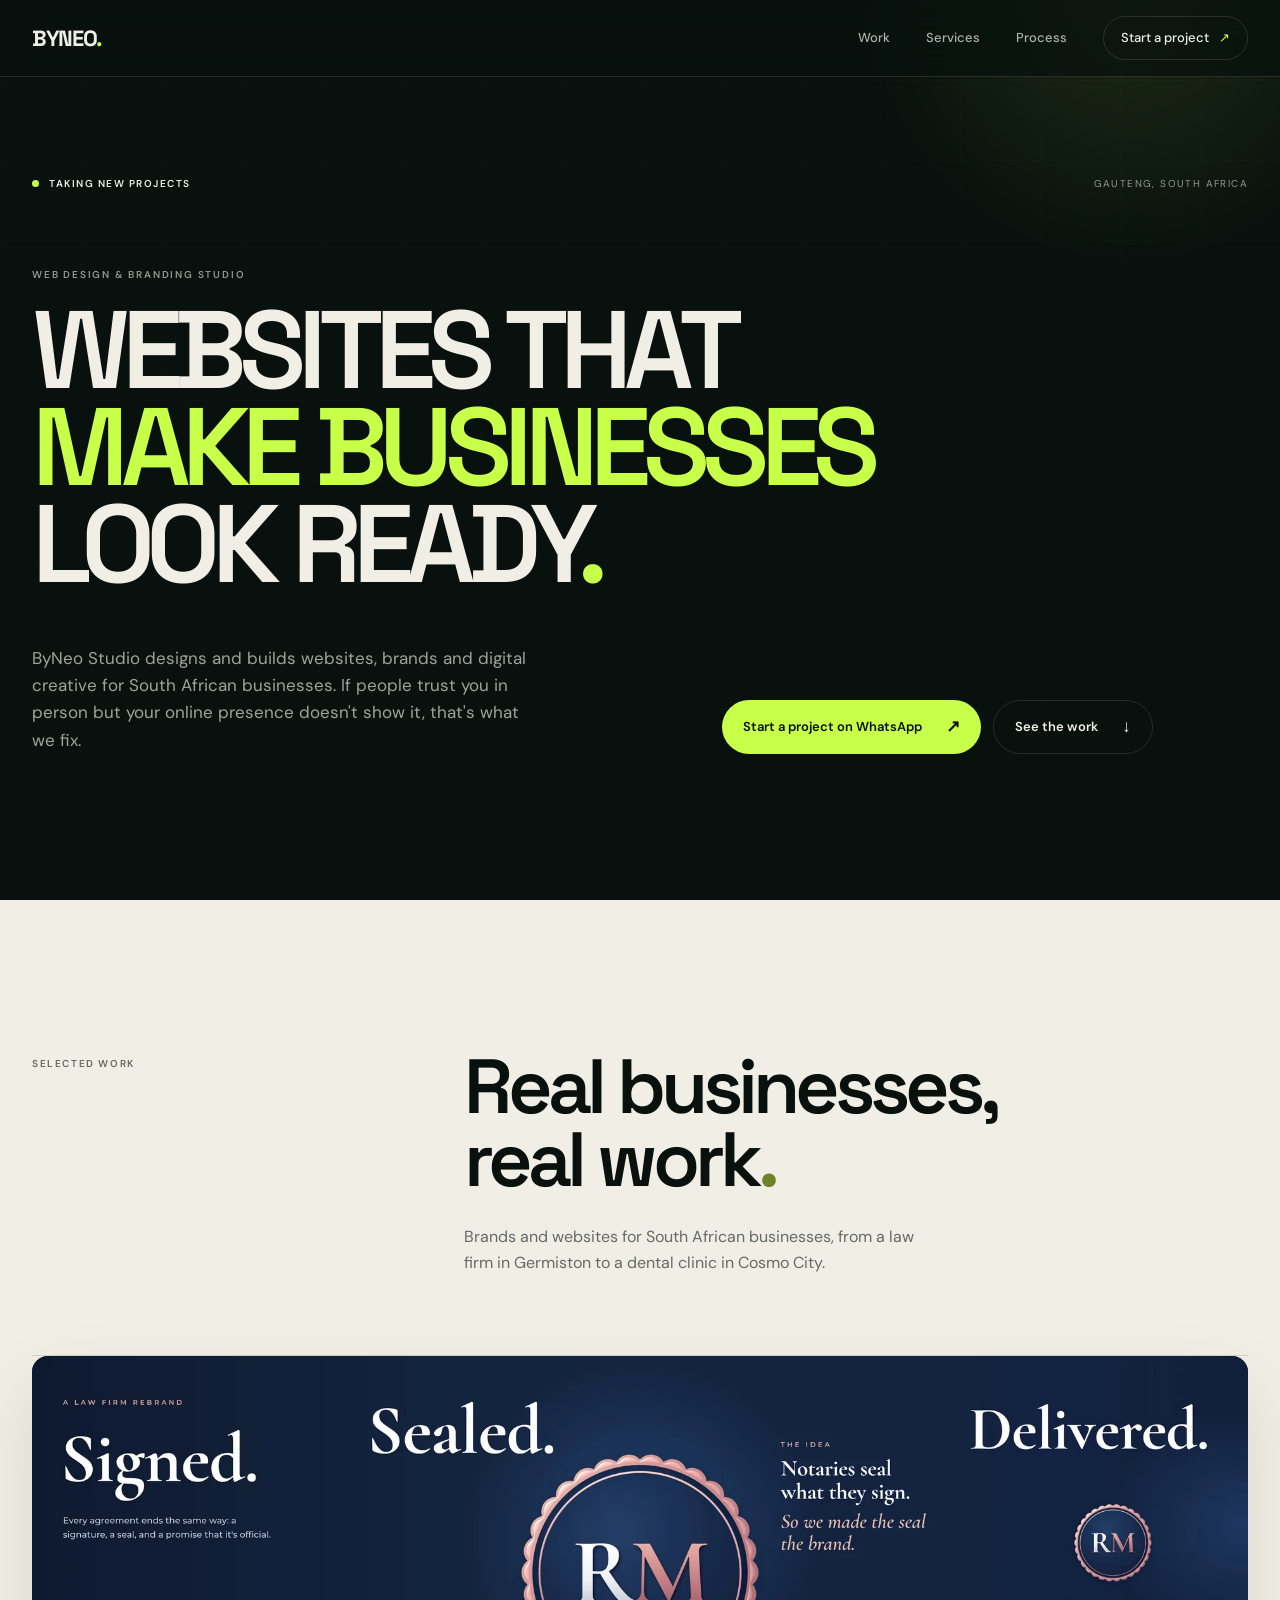
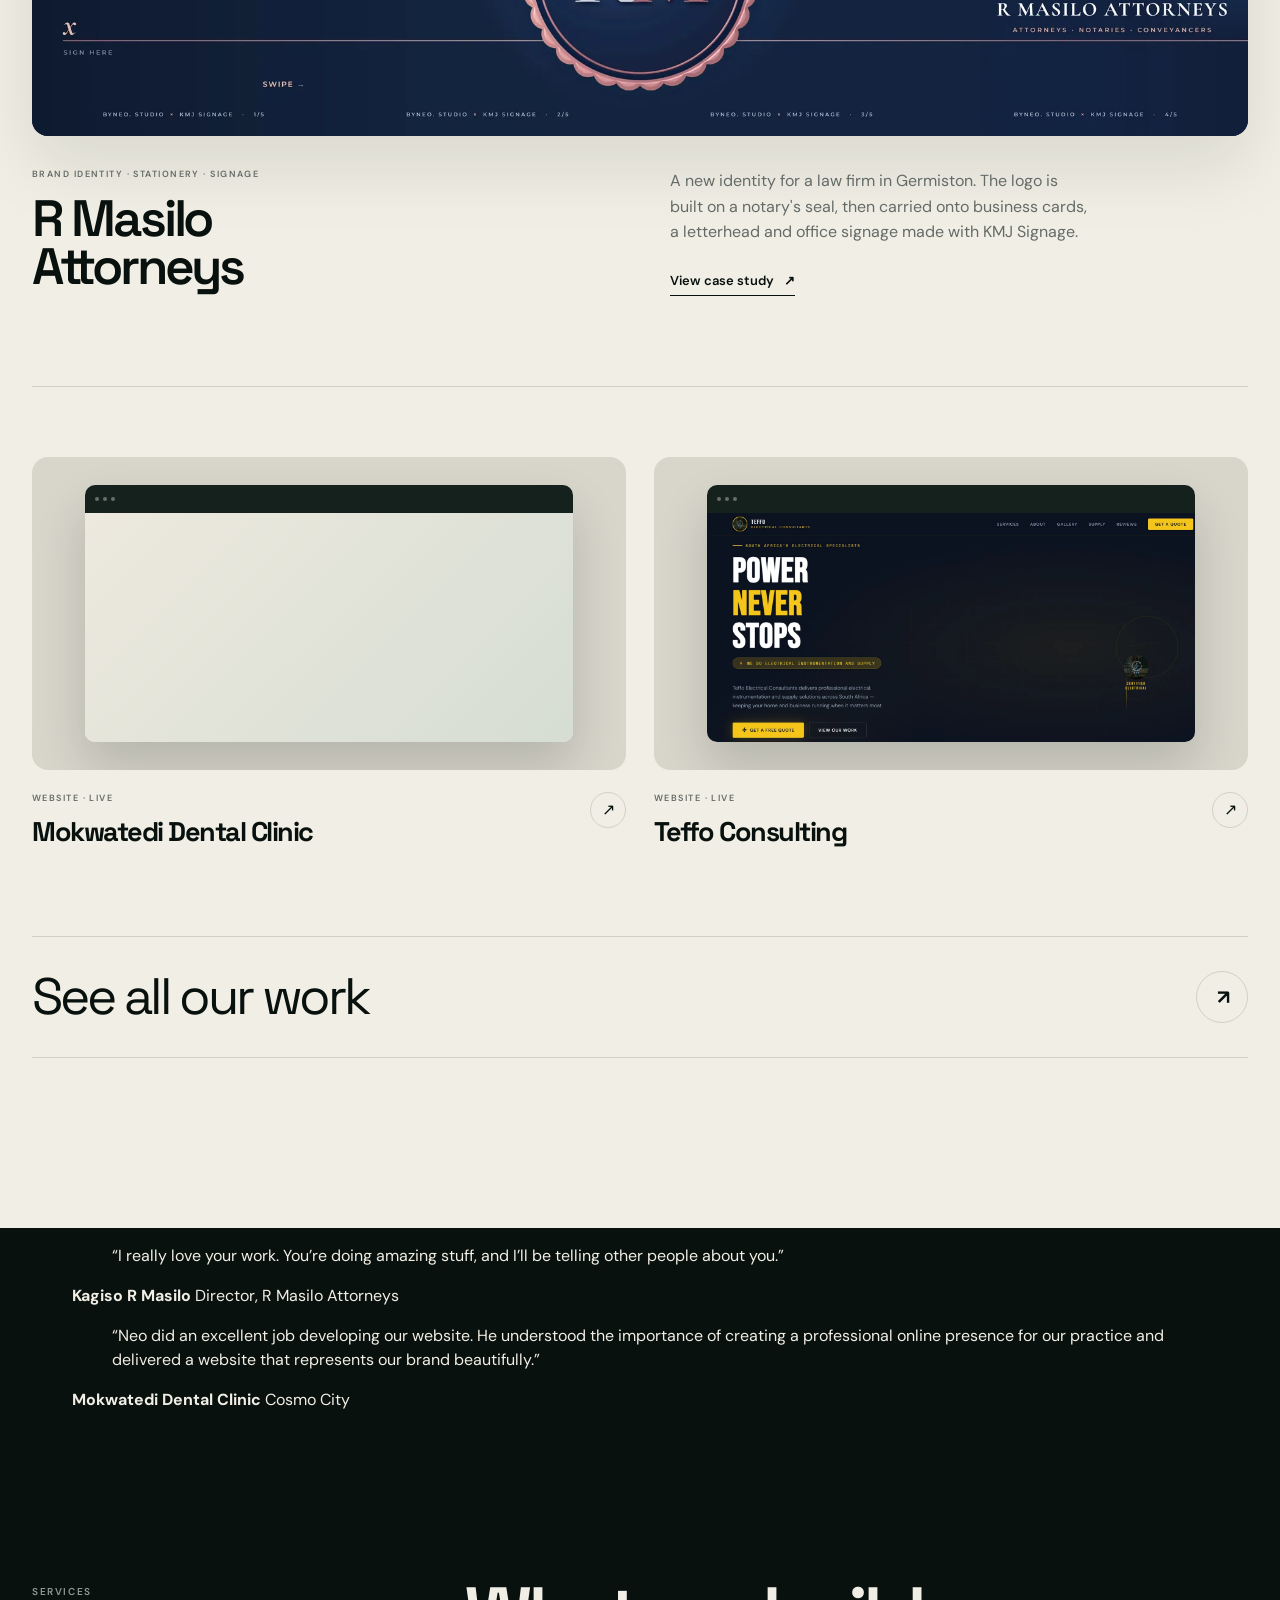
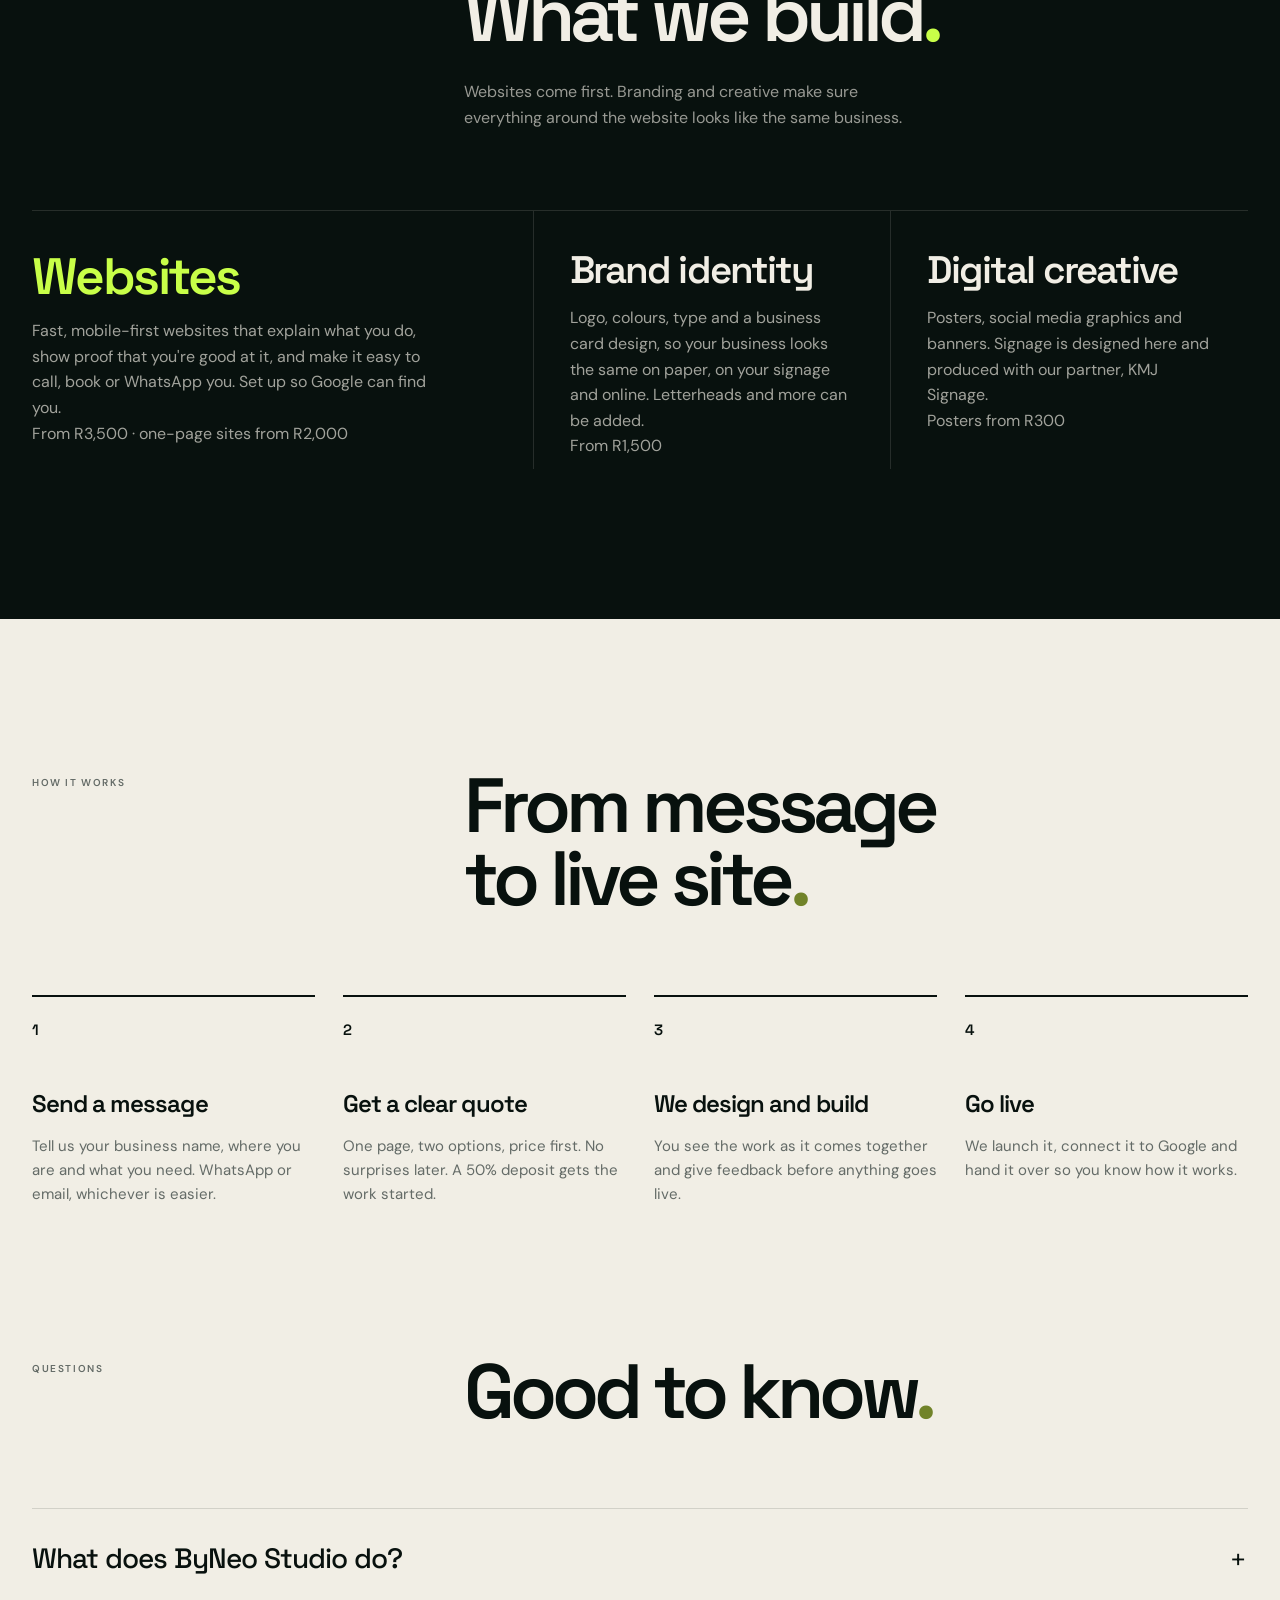
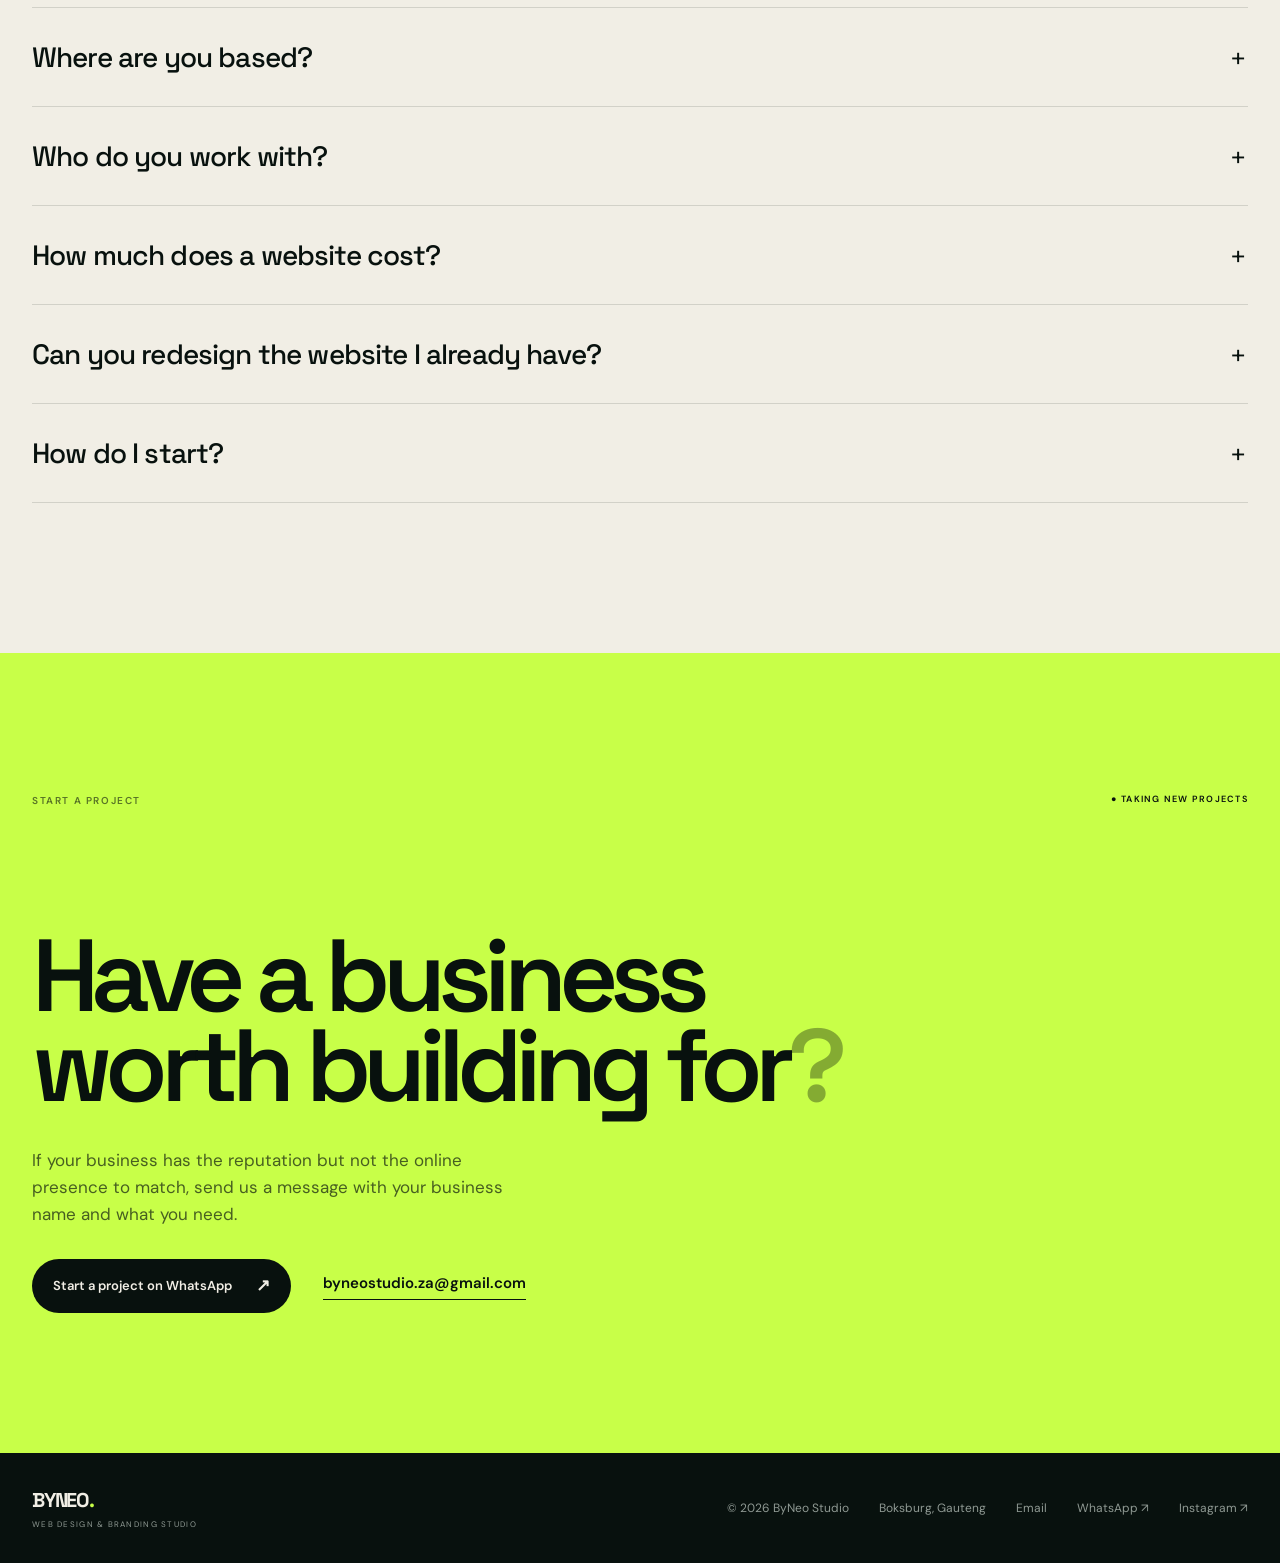
==== commit 83f12563: "Switch canonical URLs, sitemap and schema to byneostudio.co.za Merge only after the domain is bought" ====
--- a/index.html
+++ b/index.html
@@ -8,7 +8,7 @@
 
     <title>ByNeo Studio | Website Design &amp; Branding in Gauteng</title>
     <meta name="description" content="ByNeo Studio designs websites and brands for South African businesses that need to look ready online. Based in Gauteng. Start a project on WhatsApp.">
-    <link rel="canonical" href="https://byneoportfolio.netlify.app/">
+    <link rel="canonical" href="https://byneostudio.co.za/">
 
     <link rel="icon" type="image/svg+xml" href="/assets/icons/favicon.svg">
     <link rel="icon" type="image/png" sizes="32x32" href="/assets/icons/icon-32.png">
@@ -20,16 +20,16 @@
     <meta property="og:site_name" content="ByNeo Studio">
     <meta property="og:title" content="ByNeo Studio | Website Design &amp; Branding in Gauteng">
     <meta property="og:description" content="Websites, brand identity and digital creative for South African businesses. Built to make businesses look ready.">
-    <meta property="og:image" content="https://byneoportfolio.netlify.app/assets/icons/og-image.png">
+    <meta property="og:image" content="https://byneostudio.co.za/assets/icons/og-image.png">
     <meta property="og:image:width" content="1200">
     <meta property="og:image:height" content="630">
     <meta property="og:image:alt" content="ByNeo Studio: Built to make businesses look ready.">
-    <meta property="og:url" content="https://byneoportfolio.netlify.app/">
+    <meta property="og:url" content="https://byneostudio.co.za/">
 
     <meta name="twitter:card" content="summary_large_image">
     <meta name="twitter:title" content="ByNeo Studio | Website Design &amp; Branding in Gauteng">
     <meta name="twitter:description" content="Websites, brand identity and digital creative for South African businesses. Built to make businesses look ready.">
-    <meta name="twitter:image" content="https://byneoportfolio.netlify.app/assets/icons/og-image.png">
+    <meta name="twitter:image" content="https://byneostudio.co.za/assets/icons/og-image.png">
 
     <script type="application/ld+json">
     {
@@ -37,14 +37,14 @@
       "@graph": [
         {
           "@type": "ProfessionalService",
-          "@id": "https://byneoportfolio.netlify.app/#business",
+          "@id": "https://byneostudio.co.za/#business",
           "name": "ByNeo Studio",
           "alternateName": "ByNeo Studio ZA",
           "description": "ByNeo Studio is a web design and branding studio in Gauteng, South Africa. It designs and builds websites, brand identities and digital creative for South African businesses.",
           "slogan": "Built to make businesses look ready.",
-          "url": "https://byneoportfolio.netlify.app/",
-          "logo": "https://byneoportfolio.netlify.app/assets/icons/icon-512.png",
-          "image": "https://byneoportfolio.netlify.app/assets/icons/og-image.png",
+          "url": "https://byneostudio.co.za/",
+          "logo": "https://byneostudio.co.za/assets/icons/icon-512.png",
+          "image": "https://byneostudio.co.za/assets/icons/og-image.png",
           "email": "byneostudio.za@gmail.com",
           "telephone": "+27636929023",
           "address": {
@@ -71,10 +71,10 @@
         },
         {
           "@type": "WebSite",
-          "@id": "https://byneoportfolio.netlify.app/#website",
-          "url": "https://byneoportfolio.netlify.app/",
+          "@id": "https://byneostudio.co.za/#website",
+          "url": "https://byneostudio.co.za/",
           "name": "ByNeo Studio",
-          "publisher": { "@id": "https://byneoportfolio.netlify.app/#business" }
+          "publisher": { "@id": "https://byneostudio.co.za/#business" }
         },
         {
           "@type": "FAQPage",
@@ -86,7 +86,7 @@
             { "@type": "Question", "name": "Who does ByNeo Studio work with?",
               "acceptedAnswer": { "@type": "Answer", "text": "Small and medium businesses with real customers whose online presence is missing, outdated or doesn't match their reputation, including clinics, consultants, trades and local service businesses. New businesses setting up professionally are welcome too." } },
             { "@type": "Question", "name": "How much does a website cost?",
-              "acceptedAnswer": { "@type": "Answer", "text": "It depends on what your business needs. Before any work starts you get a short quote with two options and the price up front." } },
+              "acceptedAnswer": { "@type": "Answer", "text": "Websites start from R3,500 (one-page sites from R2,000), brand identity from R1,500 and posters from R300. Before any work starts you get a short quote with two options and the price up front. A 50% deposit starts the work." } },
             { "@type": "Question", "name": "How do I start a project with ByNeo Studio?",
               "acceptedAnswer": { "@type": "Answer", "text": "Send a WhatsApp message to +27 63 692 9023 or email byneostudio.za@gmail.com with your business name and what you need." } }
           ]
@@ -268,6 +268,33 @@
         </section>
 
 
+        <!-- CLIENT WORDS -->
+        <section class="quote-section" aria-label="What clients say">
+            <div class="container">
+                <div class="quote-grid">
+                <figure class="client-quote reveal">
+                    <blockquote>
+                        <p>&ldquo;I really love your work. You&rsquo;re doing amazing stuff, and I&rsquo;ll be telling other people about you.&rdquo;</p>
+                    </blockquote>
+                    <figcaption>
+                        <strong>Kagiso R Masilo</strong>
+                        <span>Director, R Masilo Attorneys</span>
+                    </figcaption>
+                </figure>
+                <figure class="client-quote reveal reveal-delay-1">
+                    <blockquote>
+                        <p>&ldquo;Neo did an excellent job developing our website. He understood the importance of creating a professional online presence for our practice and delivered a website that represents our brand beautifully.&rdquo;</p>
+                    </blockquote>
+                    <figcaption>
+                        <strong>Mokwatedi Dental Clinic</strong>
+                        <span>Cosmo City</span>
+                    </figcaption>
+                </figure>
+                </div>
+            </div>
+        </section>
+
+
         <!-- SERVICES -->
         <section class="services-section" id="services">
             <div class="container">
@@ -284,14 +311,17 @@
                     <article class="service service-primary reveal">
                         <h3>Websites</h3>
                         <p>Fast, mobile-first websites that explain what you do, show proof that you're good at it, and make it easy to call, book or WhatsApp you. Set up so Google can find you.</p>
+                        <p class="service-price">From R3,500 · one-page sites from R2,000</p>
                     </article>
                     <article class="service reveal reveal-delay-1">
                         <h3>Brand identity</h3>
-                        <p>Logo, colours and type, plus business cards and letterheads, so your business looks the same on paper, on your signage and online.</p>
+                        <p>Logo, colours, type and a business card design, so your business looks the same on paper, on your signage and online. Letterheads and more can be added.</p>
+                        <p class="service-price">From R1,500</p>
                     </article>
                     <article class="service reveal reveal-delay-2">
                         <h3>Digital creative</h3>
                         <p>Posters, social media graphics and banners. Signage is designed here and produced with our partner, KMJ Signage.</p>
+                        <p class="service-price">Posters from R300</p>
                     </article>
                 </div>
 
@@ -317,7 +347,7 @@
                     </li>
                     <li class="reveal reveal-delay-1">
                         <h3>Get a clear quote</h3>
-                        <p>One page, two options, price first. No surprises later.</p>
+                        <p>One page, two options, price first. No surprises later. A 50% deposit gets the work started.</p>
                     </li>
                     <li class="reveal reveal-delay-2">
                         <h3>We design and build</h3>
@@ -359,7 +389,7 @@
                     </details>
                     <details>
                         <summary>How much does a website cost?</summary>
-                        <p>It depends on what your business needs. Before any work starts you get a short quote with two options and the price up front.</p>
+                        <p>Websites start from R3,500 (one-page sites from R2,000), brand identity from R1,500 and posters from R300. Before any work starts you get a short quote with two options and the price up front. A 50% deposit starts the work.</p>
                     </details>
                     <details>
                         <summary>Can you redesign the website I already have?</summary>
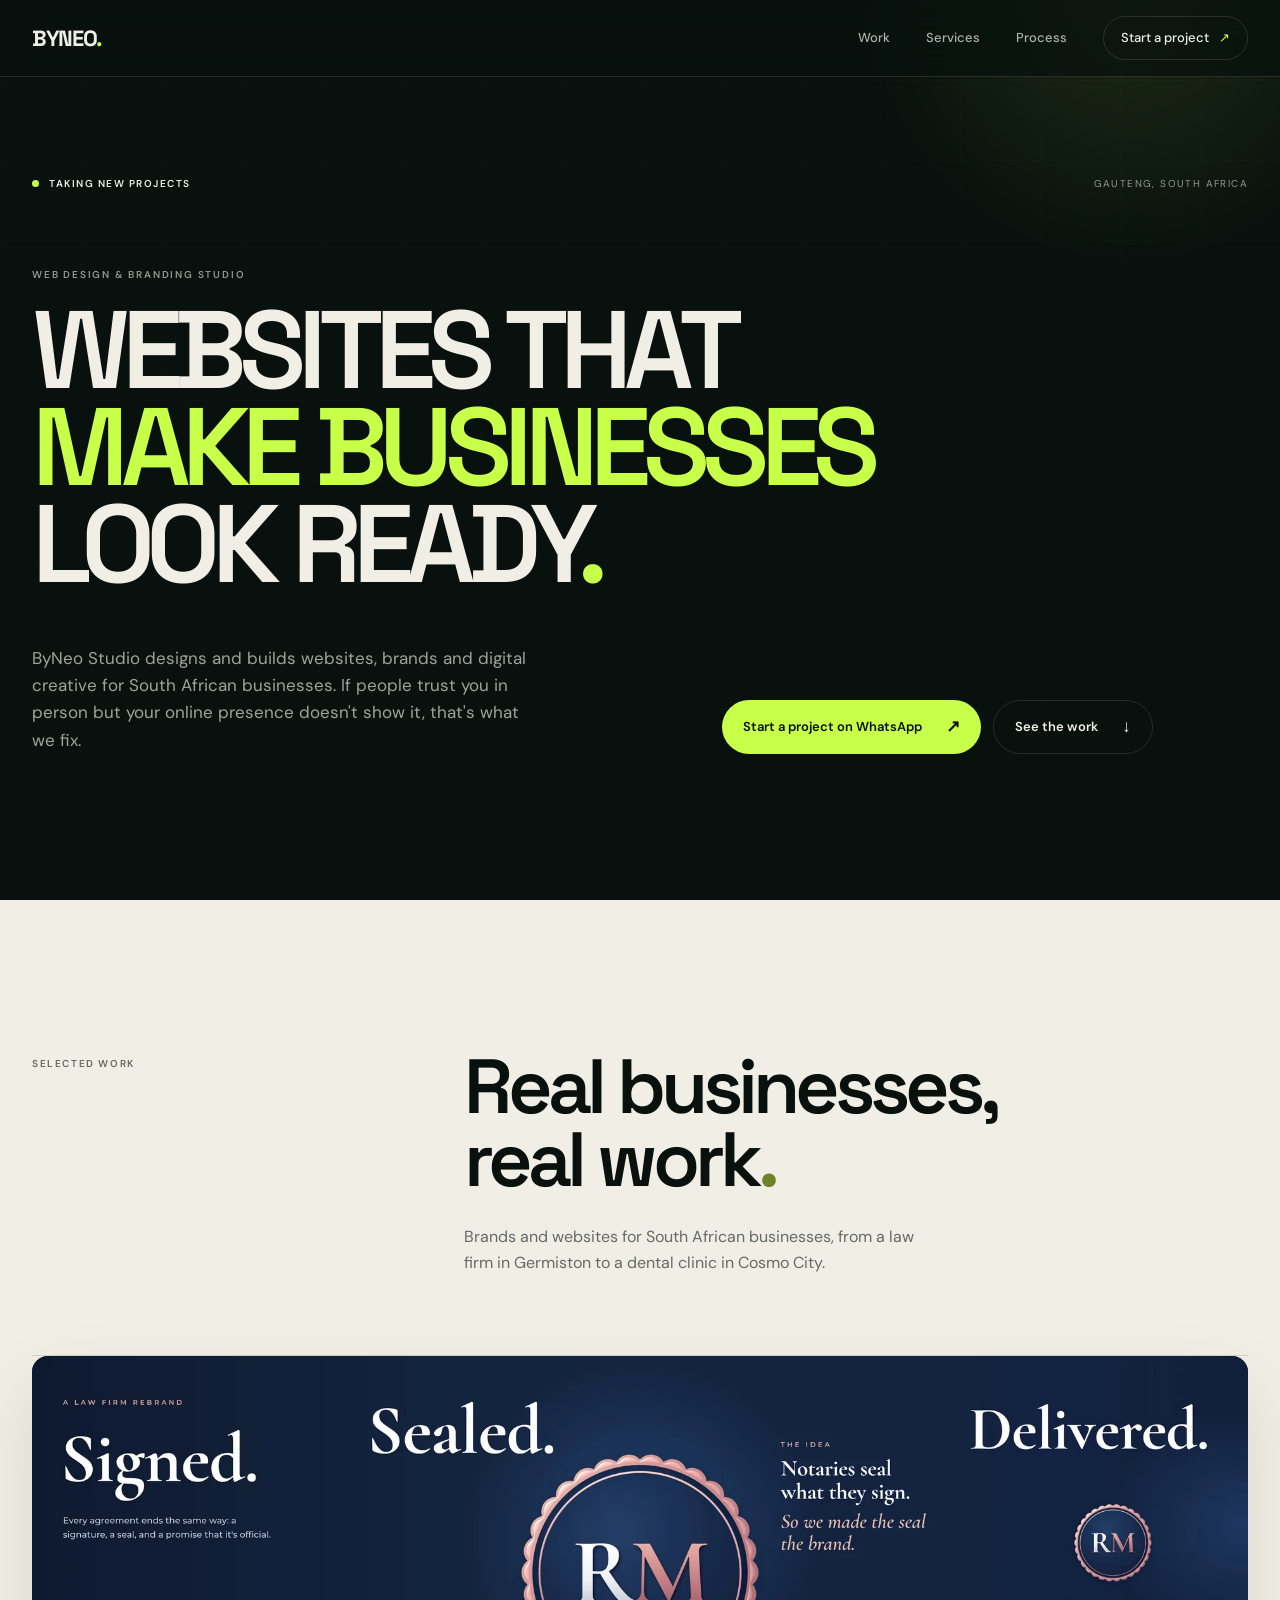
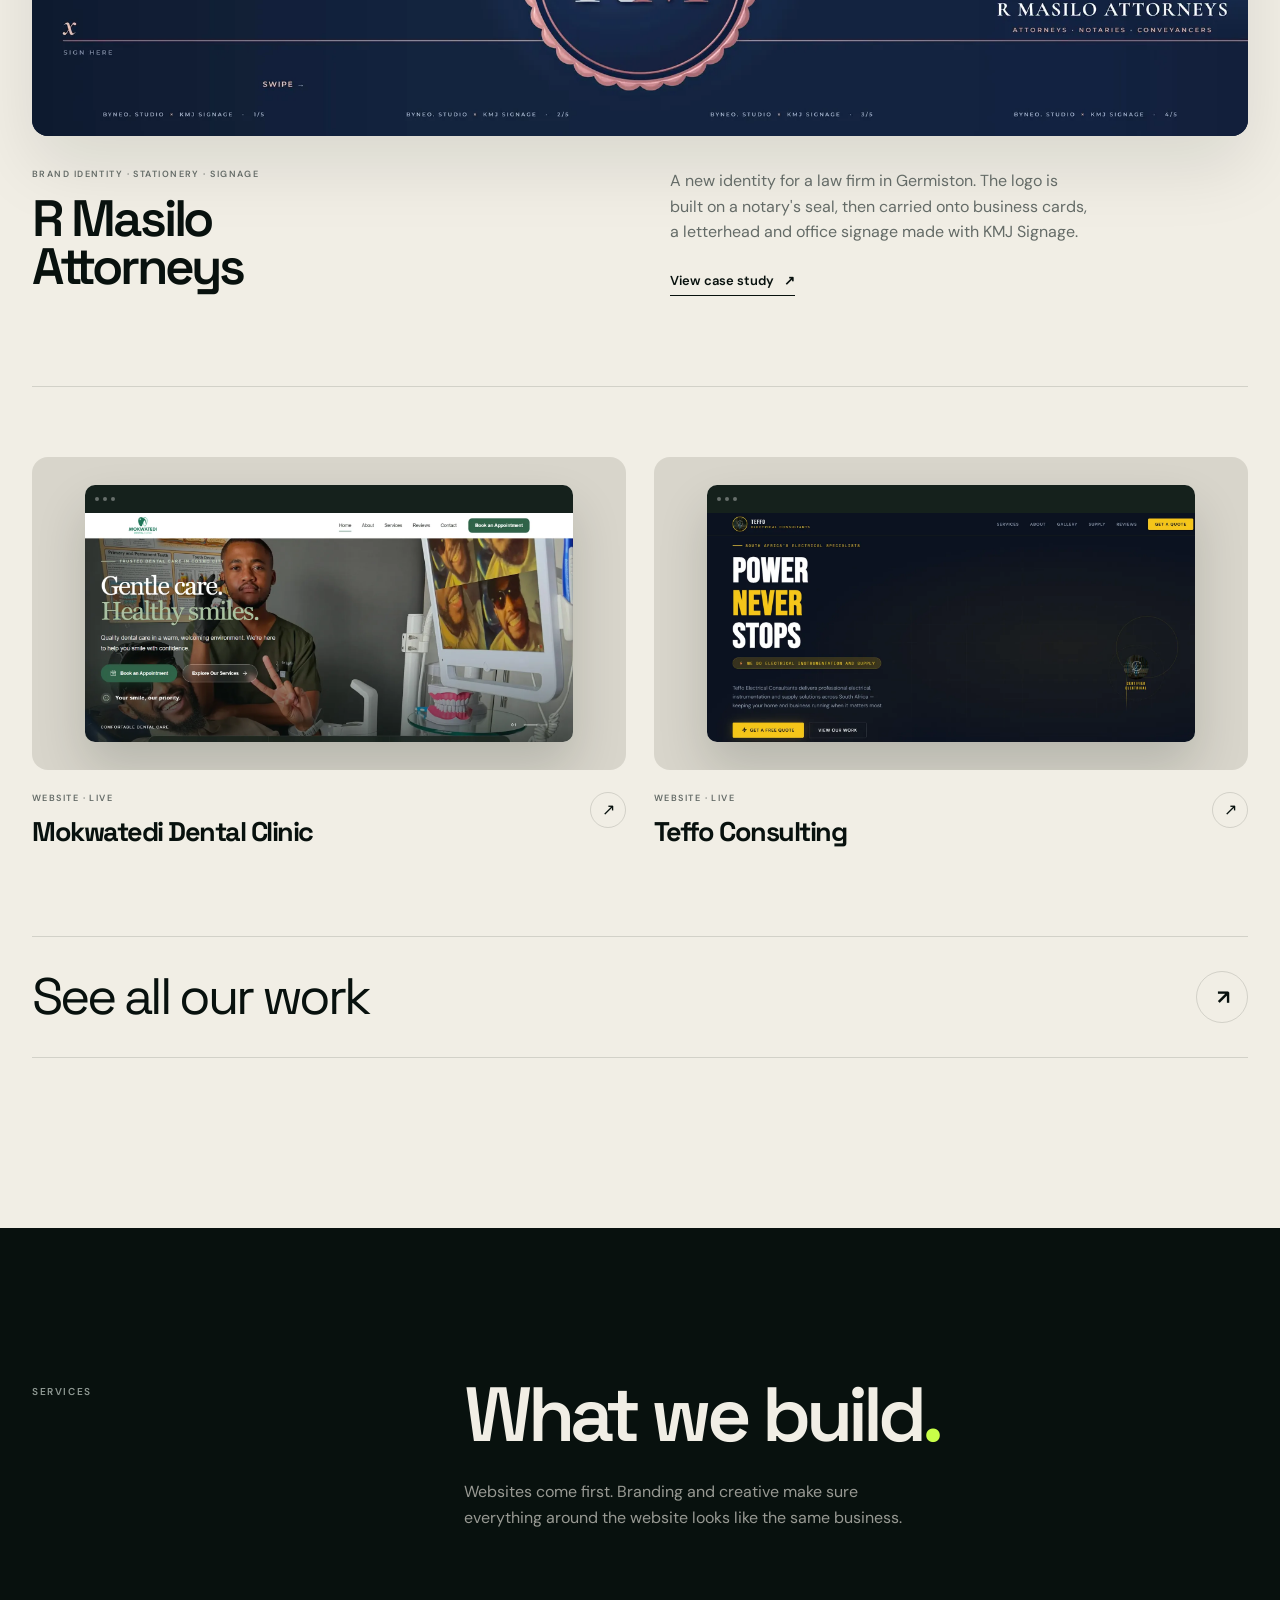
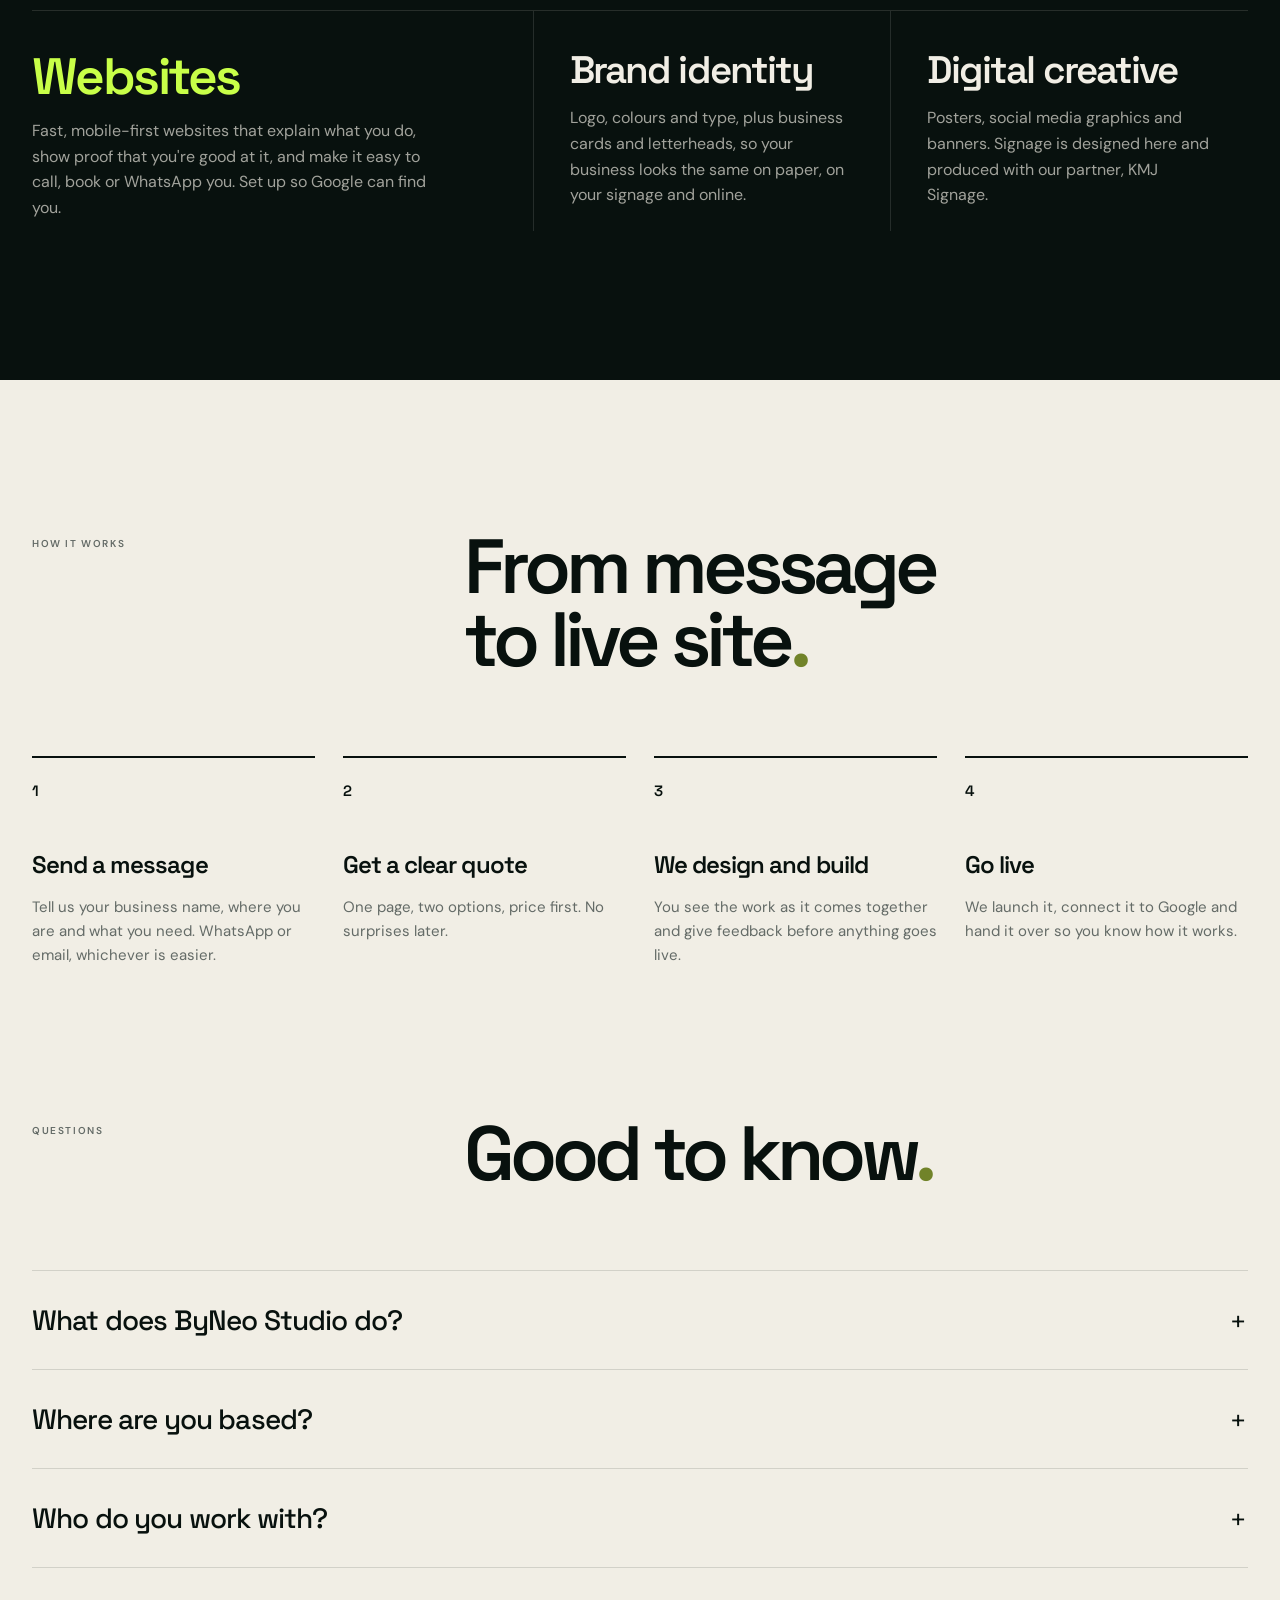
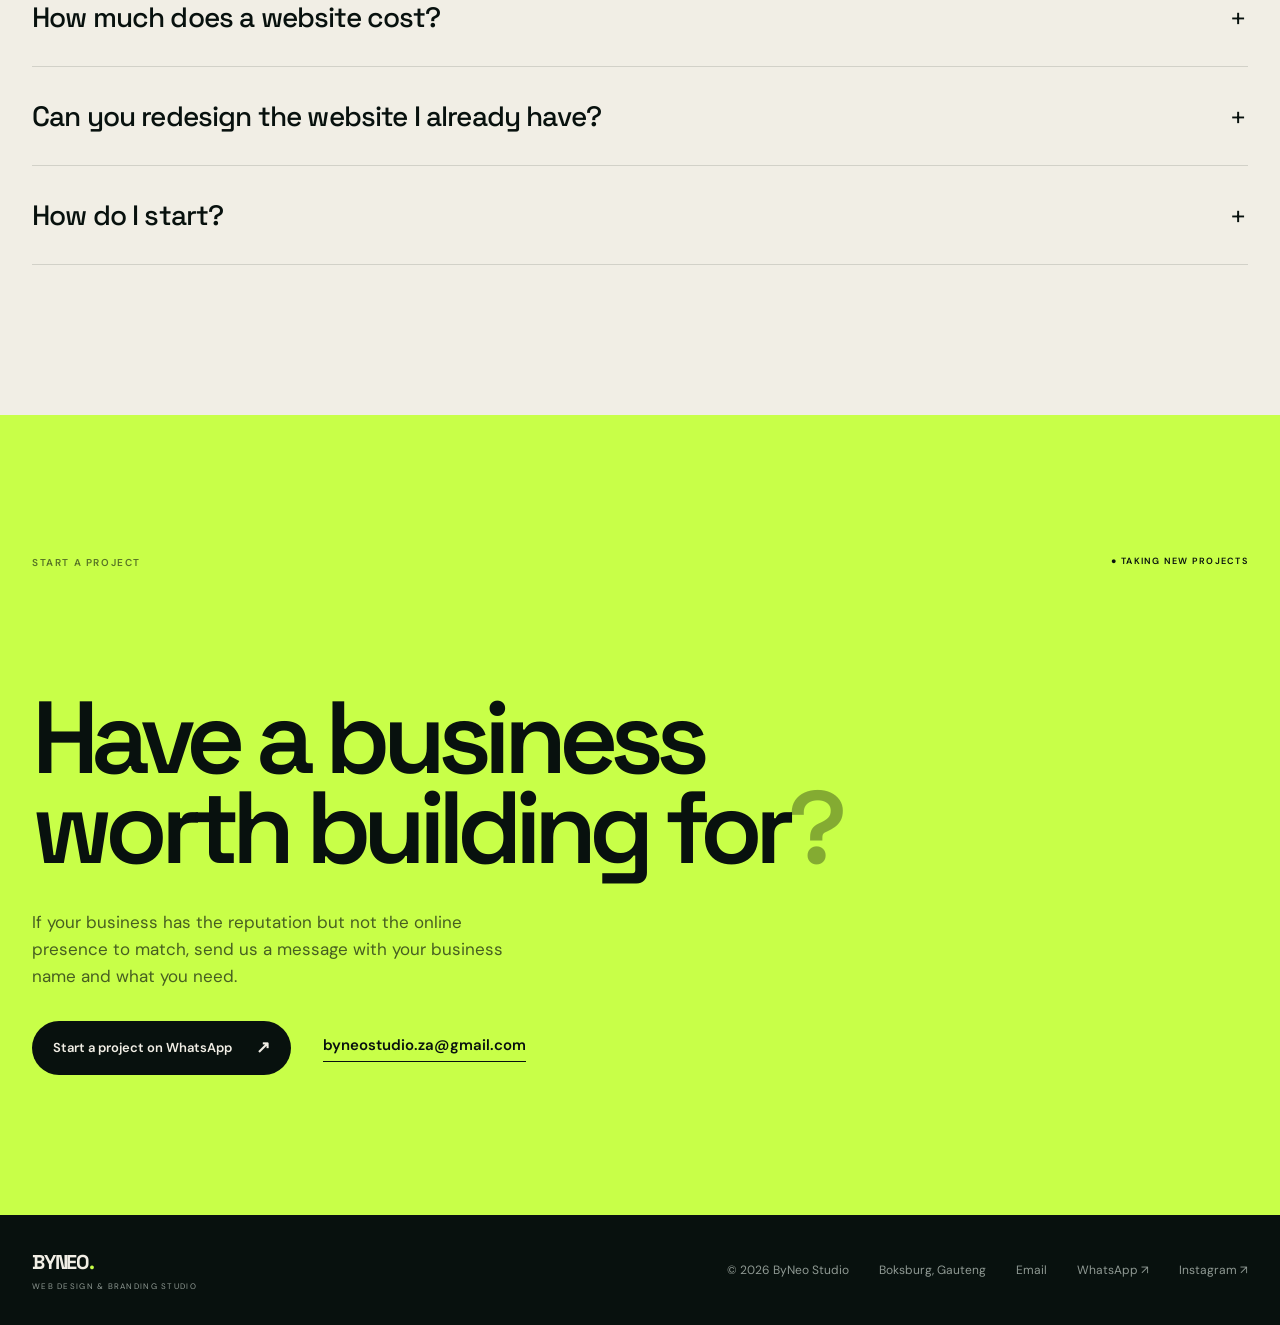
==== commit 6787465d: "Switch canonical URLs, sitemap and schema to byneostudio.co.za Merge only after the domain is bought" ====
--- a/index.html
+++ b/index.html
@@ -86,7 +86,7 @@
             { "@type": "Question", "name": "Who does ByNeo Studio work with?",
               "acceptedAnswer": { "@type": "Answer", "text": "Small and medium businesses with real customers whose online presence is missing, outdated or doesn't match their reputation, including clinics, consultants, trades and local service businesses. New businesses setting up professionally are welcome too." } },
             { "@type": "Question", "name": "How much does a website cost?",
-              "acceptedAnswer": { "@type": "Answer", "text": "Websites start from R3,500 (one-page sites from R2,000), brand identity from R1,500 and posters from R300. Before any work starts you get a short quote with two options and the price up front. A 50% deposit starts the work." } },
+              "acceptedAnswer": { "@type": "Answer", "text": "It depends on what your business needs. Before any work starts you get a short quote with two options and the price up front." } },
             { "@type": "Question", "name": "How do I start a project with ByNeo Studio?",
               "acceptedAnswer": { "@type": "Answer", "text": "Send a WhatsApp message to +27 63 692 9023 or email byneostudio.za@gmail.com with your business name and what you need." } }
           ]
@@ -268,33 +268,6 @@
         </section>
 
 
-        <!-- CLIENT WORDS -->
-        <section class="quote-section" aria-label="What clients say">
-            <div class="container">
-                <div class="quote-grid">
-                <figure class="client-quote reveal">
-                    <blockquote>
-                        <p>&ldquo;I really love your work. You&rsquo;re doing amazing stuff, and I&rsquo;ll be telling other people about you.&rdquo;</p>
-                    </blockquote>
-                    <figcaption>
-                        <strong>Kagiso R Masilo</strong>
-                        <span>Director, R Masilo Attorneys</span>
-                    </figcaption>
-                </figure>
-                <figure class="client-quote reveal reveal-delay-1">
-                    <blockquote>
-                        <p>&ldquo;Neo did an excellent job developing our website. He understood the importance of creating a professional online presence for our practice and delivered a website that represents our brand beautifully.&rdquo;</p>
-                    </blockquote>
-                    <figcaption>
-                        <strong>Mokwatedi Dental Clinic</strong>
-                        <span>Cosmo City</span>
-                    </figcaption>
-                </figure>
-                </div>
-            </div>
-        </section>
-
-
         <!-- SERVICES -->
         <section class="services-section" id="services">
             <div class="container">
@@ -311,17 +284,14 @@
                     <article class="service service-primary reveal">
                         <h3>Websites</h3>
                         <p>Fast, mobile-first websites that explain what you do, show proof that you're good at it, and make it easy to call, book or WhatsApp you. Set up so Google can find you.</p>
-                        <p class="service-price">From R3,500 · one-page sites from R2,000</p>
                     </article>
                     <article class="service reveal reveal-delay-1">
                         <h3>Brand identity</h3>
-                        <p>Logo, colours, type and a business card design, so your business looks the same on paper, on your signage and online. Letterheads and more can be added.</p>
-                        <p class="service-price">From R1,500</p>
+                        <p>Logo, colours and type, plus business cards and letterheads, so your business looks the same on paper, on your signage and online.</p>
                     </article>
                     <article class="service reveal reveal-delay-2">
                         <h3>Digital creative</h3>
                         <p>Posters, social media graphics and banners. Signage is designed here and produced with our partner, KMJ Signage.</p>
-                        <p class="service-price">Posters from R300</p>
                     </article>
                 </div>
 
@@ -347,7 +317,7 @@
                     </li>
                     <li class="reveal reveal-delay-1">
                         <h3>Get a clear quote</h3>
-                        <p>One page, two options, price first. No surprises later. A 50% deposit gets the work started.</p>
+                        <p>One page, two options, price first. No surprises later.</p>
                     </li>
                     <li class="reveal reveal-delay-2">
                         <h3>We design and build</h3>
@@ -389,7 +359,7 @@
                     </details>
                     <details>
                         <summary>How much does a website cost?</summary>
-                        <p>Websites start from R3,500 (one-page sites from R2,000), brand identity from R1,500 and posters from R300. Before any work starts you get a short quote with two options and the price up front. A 50% deposit starts the work.</p>
+                        <p>It depends on what your business needs. Before any work starts you get a short quote with two options and the price up front.</p>
                     </details>
                     <details>
                         <summary>Can you redesign the website I already have?</summary>
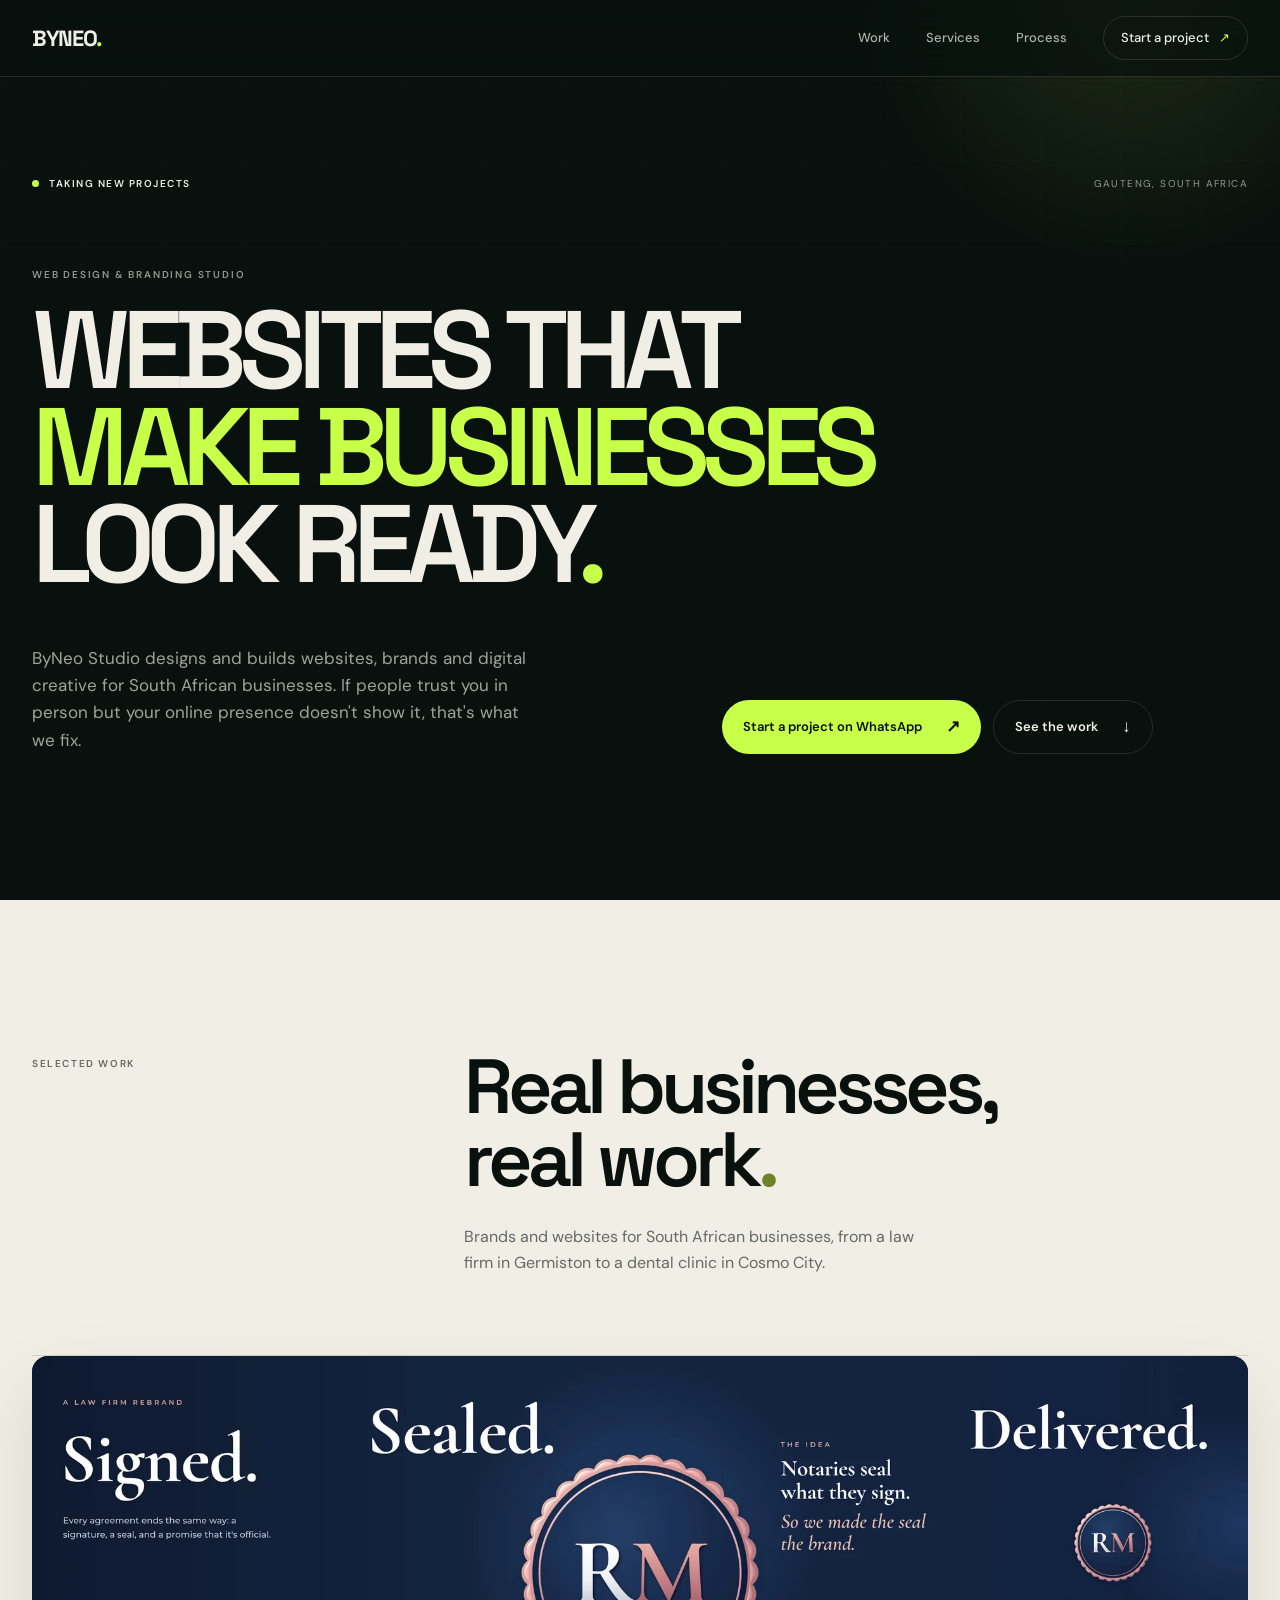
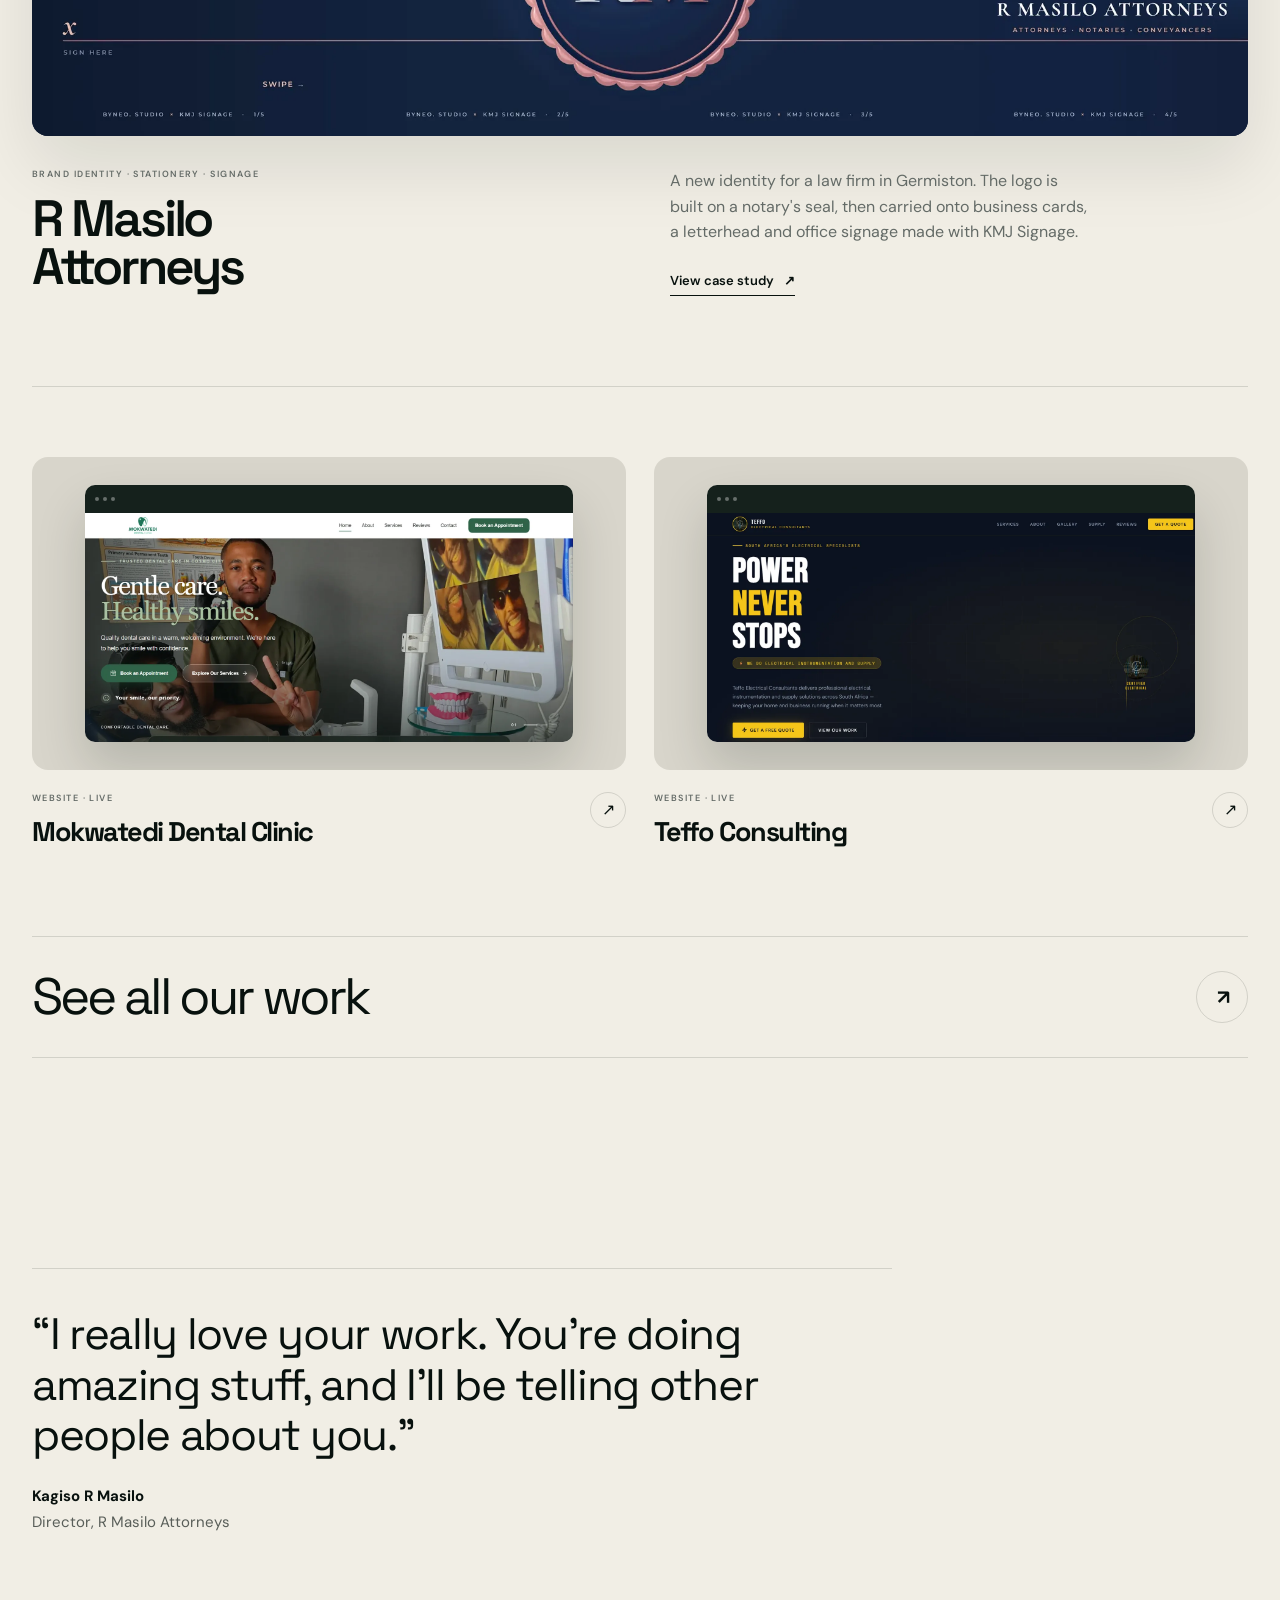
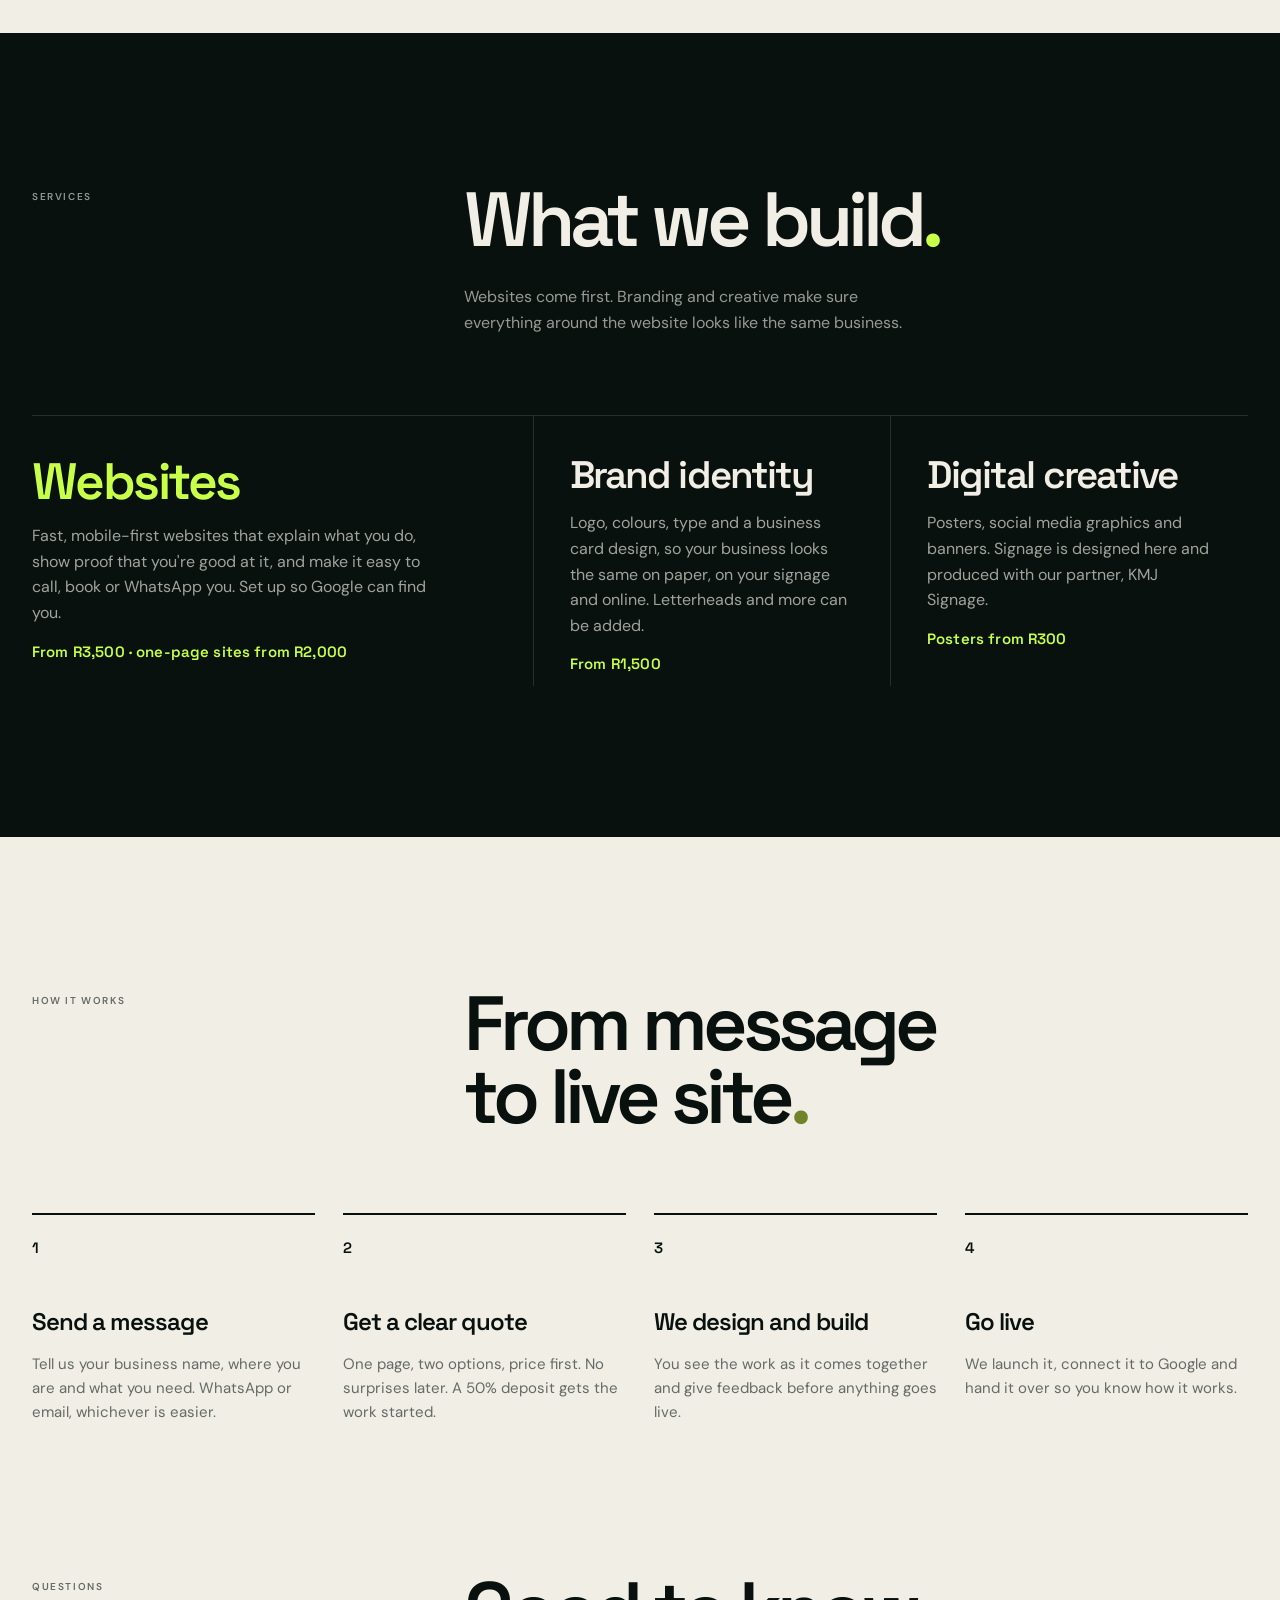
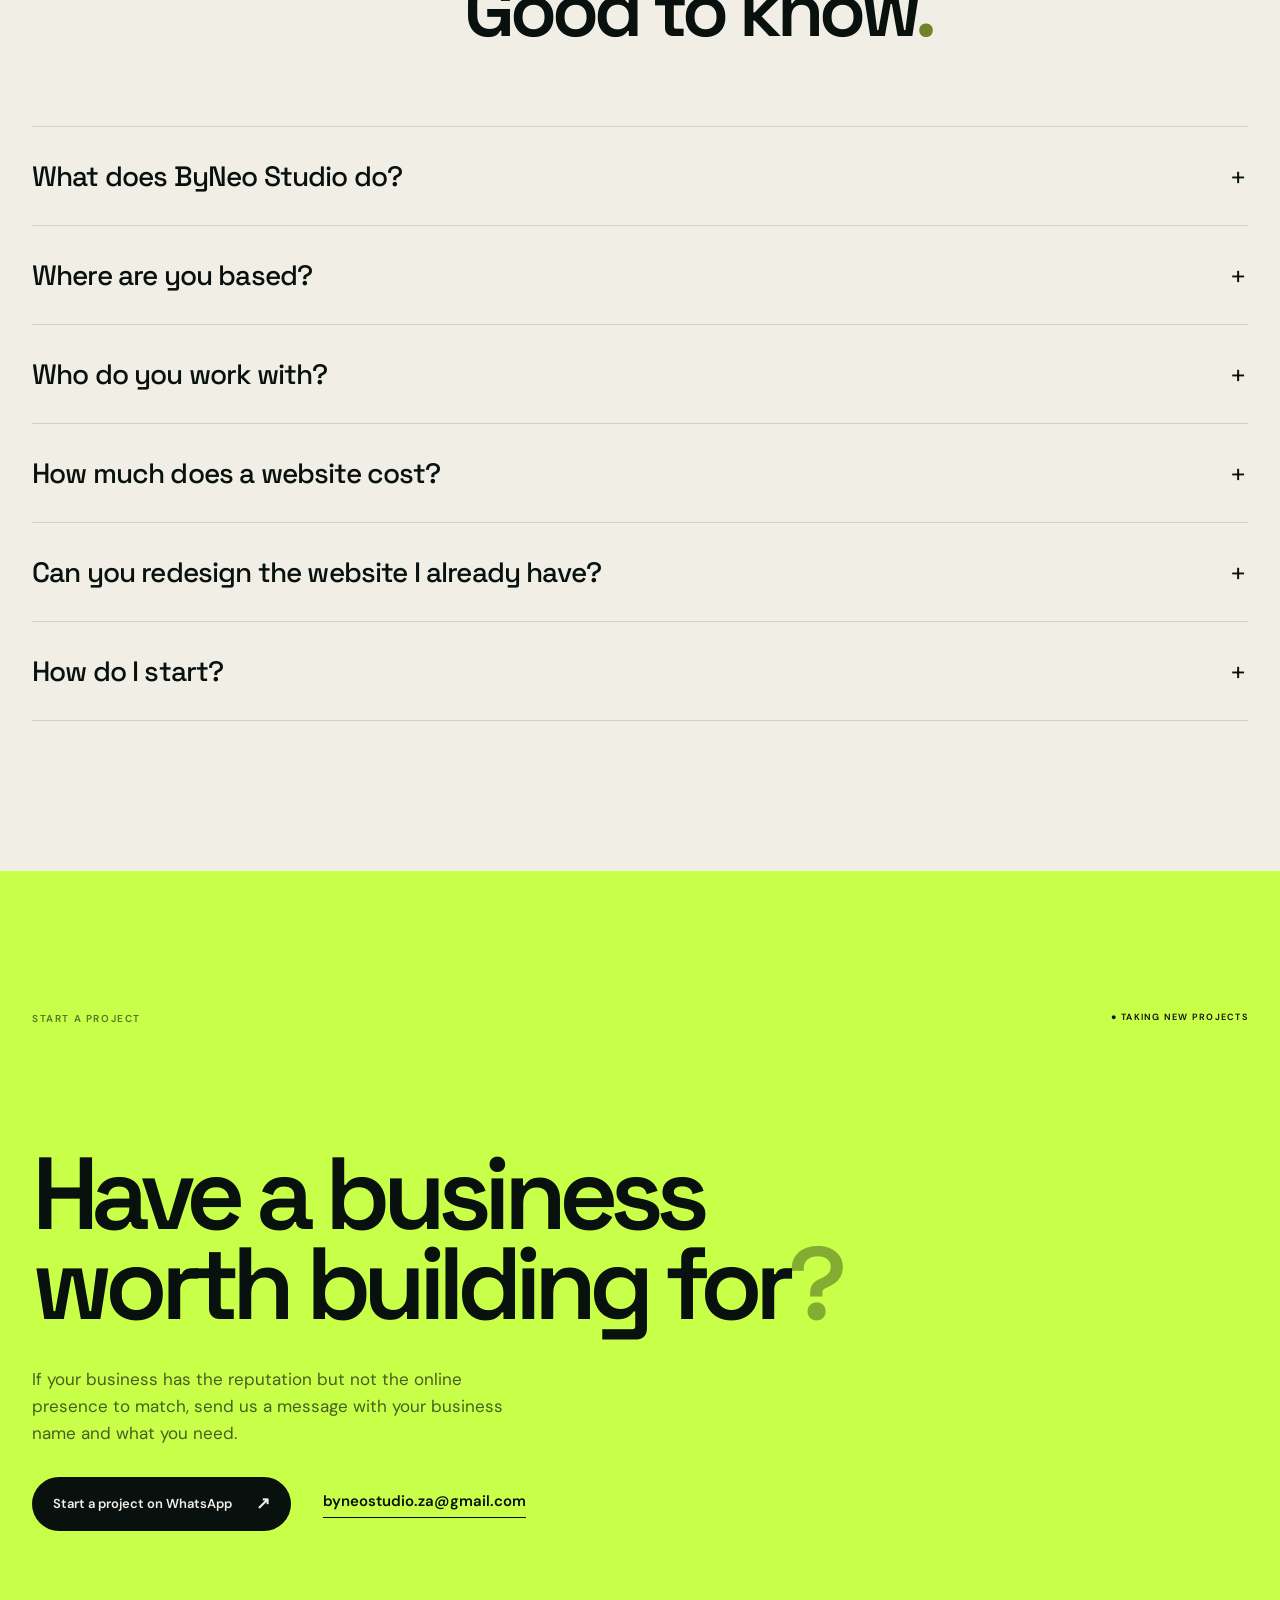
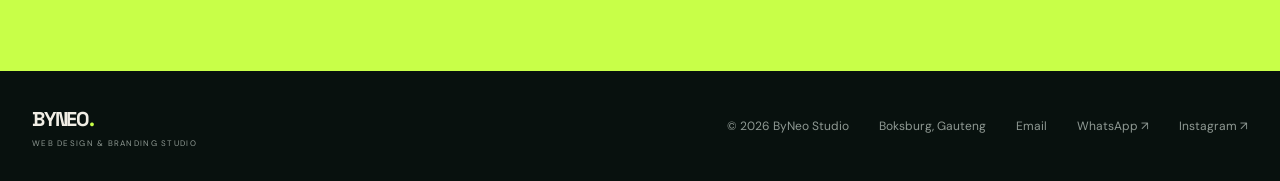
==== commit 4f709dbc: "Add starting prices, deposit note and R Masilo testimonial Co-Authored-By: Claude Opus 5.5 <noreply@" ====
--- a/index.html
+++ b/index.html
@@ -8,7 +8,7 @@
 
     <title>ByNeo Studio | Website Design &amp; Branding in Gauteng</title>
     <meta name="description" content="ByNeo Studio designs websites and brands for South African businesses that need to look ready online. Based in Gauteng. Start a project on WhatsApp.">
-    <link rel="canonical" href="https://byneostudio.co.za/">
+    <link rel="canonical" href="https://byneoportfolio.netlify.app/">
 
     <link rel="icon" type="image/svg+xml" href="/assets/icons/favicon.svg">
     <link rel="icon" type="image/png" sizes="32x32" href="/assets/icons/icon-32.png">
@@ -20,16 +20,16 @@
     <meta property="og:site_name" content="ByNeo Studio">
     <meta property="og:title" content="ByNeo Studio | Website Design &amp; Branding in Gauteng">
     <meta property="og:description" content="Websites, brand identity and digital creative for South African businesses. Built to make businesses look ready.">
-    <meta property="og:image" content="https://byneostudio.co.za/assets/icons/og-image.png">
+    <meta property="og:image" content="https://byneoportfolio.netlify.app/assets/icons/og-image.png">
     <meta property="og:image:width" content="1200">
     <meta property="og:image:height" content="630">
     <meta property="og:image:alt" content="ByNeo Studio: Built to make businesses look ready.">
-    <meta property="og:url" content="https://byneostudio.co.za/">
+    <meta property="og:url" content="https://byneoportfolio.netlify.app/">
 
     <meta name="twitter:card" content="summary_large_image">
     <meta name="twitter:title" content="ByNeo Studio | Website Design &amp; Branding in Gauteng">
     <meta name="twitter:description" content="Websites, brand identity and digital creative for South African businesses. Built to make businesses look ready.">
-    <meta name="twitter:image" content="https://byneostudio.co.za/assets/icons/og-image.png">
+    <meta name="twitter:image" content="https://byneoportfolio.netlify.app/assets/icons/og-image.png">
 
     <script type="application/ld+json">
     {
@@ -37,14 +37,14 @@
       "@graph": [
         {
           "@type": "ProfessionalService",
-          "@id": "https://byneostudio.co.za/#business",
+          "@id": "https://byneoportfolio.netlify.app/#business",
           "name": "ByNeo Studio",
           "alternateName": "ByNeo Studio ZA",
           "description": "ByNeo Studio is a web design and branding studio in Gauteng, South Africa. It designs and builds websites, brand identities and digital creative for South African businesses.",
           "slogan": "Built to make businesses look ready.",
-          "url": "https://byneostudio.co.za/",
-          "logo": "https://byneostudio.co.za/assets/icons/icon-512.png",
-          "image": "https://byneostudio.co.za/assets/icons/og-image.png",
+          "url": "https://byneoportfolio.netlify.app/",
+          "logo": "https://byneoportfolio.netlify.app/assets/icons/icon-512.png",
+          "image": "https://byneoportfolio.netlify.app/assets/icons/og-image.png",
           "email": "byneostudio.za@gmail.com",
           "telephone": "+27636929023",
           "address": {
@@ -71,10 +71,10 @@
         },
         {
           "@type": "WebSite",
-          "@id": "https://byneostudio.co.za/#website",
-          "url": "https://byneostudio.co.za/",
+          "@id": "https://byneoportfolio.netlify.app/#website",
+          "url": "https://byneoportfolio.netlify.app/",
           "name": "ByNeo Studio",
-          "publisher": { "@id": "https://byneostudio.co.za/#business" }
+          "publisher": { "@id": "https://byneoportfolio.netlify.app/#business" }
         },
         {
           "@type": "FAQPage",
@@ -86,7 +86,7 @@
             { "@type": "Question", "name": "Who does ByNeo Studio work with?",
               "acceptedAnswer": { "@type": "Answer", "text": "Small and medium businesses with real customers whose online presence is missing, outdated or doesn't match their reputation, including clinics, consultants, trades and local service businesses. New businesses setting up professionally are welcome too." } },
             { "@type": "Question", "name": "How much does a website cost?",
-              "acceptedAnswer": { "@type": "Answer", "text": "It depends on what your business needs. Before any work starts you get a short quote with two options and the price up front." } },
+              "acceptedAnswer": { "@type": "Answer", "text": "Websites start from R3,500 (one-page sites from R2,000), brand identity from R1,500 and posters from R300. Before any work starts you get a short quote with two options and the price up front. A 50% deposit starts the work." } },
             { "@type": "Question", "name": "How do I start a project with ByNeo Studio?",
               "acceptedAnswer": { "@type": "Answer", "text": "Send a WhatsApp message to +27 63 692 9023 or email byneostudio.za@gmail.com with your business name and what you need." } }
           ]
@@ -268,6 +268,22 @@
         </section>
 
 
+        <!-- CLIENT WORDS -->
+        <section class="quote-section" aria-label="What clients say">
+            <div class="container">
+                <figure class="client-quote reveal">
+                    <blockquote>
+                        <p>&ldquo;I really love your work. You&rsquo;re doing amazing stuff, and I&rsquo;ll be telling other people about you.&rdquo;</p>
+                    </blockquote>
+                    <figcaption>
+                        <strong>Kagiso R Masilo</strong>
+                        <span>Director, R Masilo Attorneys</span>
+                    </figcaption>
+                </figure>
+            </div>
+        </section>
+
+
         <!-- SERVICES -->
         <section class="services-section" id="services">
             <div class="container">
@@ -284,14 +300,17 @@
                     <article class="service service-primary reveal">
                         <h3>Websites</h3>
                         <p>Fast, mobile-first websites that explain what you do, show proof that you're good at it, and make it easy to call, book or WhatsApp you. Set up so Google can find you.</p>
+                        <p class="service-price">From R3,500 · one-page sites from R2,000</p>
                     </article>
                     <article class="service reveal reveal-delay-1">
                         <h3>Brand identity</h3>
-                        <p>Logo, colours and type, plus business cards and letterheads, so your business looks the same on paper, on your signage and online.</p>
+                        <p>Logo, colours, type and a business card design, so your business looks the same on paper, on your signage and online. Letterheads and more can be added.</p>
+                        <p class="service-price">From R1,500</p>
                     </article>
                     <article class="service reveal reveal-delay-2">
                         <h3>Digital creative</h3>
                         <p>Posters, social media graphics and banners. Signage is designed here and produced with our partner, KMJ Signage.</p>
+                        <p class="service-price">Posters from R300</p>
                     </article>
                 </div>
 
@@ -317,7 +336,7 @@
                     </li>
                     <li class="reveal reveal-delay-1">
                         <h3>Get a clear quote</h3>
-                        <p>One page, two options, price first. No surprises later.</p>
+                        <p>One page, two options, price first. No surprises later. A 50% deposit gets the work started.</p>
                     </li>
                     <li class="reveal reveal-delay-2">
                         <h3>We design and build</h3>
@@ -359,7 +378,7 @@
                     </details>
                     <details>
                         <summary>How much does a website cost?</summary>
-                        <p>It depends on what your business needs. Before any work starts you get a short quote with two options and the price up front.</p>
+                        <p>Websites start from R3,500 (one-page sites from R2,000), brand identity from R1,500 and posters from R300. Before any work starts you get a short quote with two options and the price up front. A 50% deposit starts the work.</p>
                     </details>
                     <details>
                         <summary>Can you redesign the website I already have?</summary>
--- a/css/additions.css
+++ b/css/additions.css
@@ -469,3 +469,82 @@
     width: 100%;
     height: auto;
 }
+
+
+/* ---------- Mobile menu: cover the page so content doesn't show through ---------- */
+
+body:not(.work-page) .mobile-nav {
+    height: calc(100vh - 72px);
+    height: calc(100dvh - 72px);
+    overflow-y: auto;
+    background: #08110e;
+}
+
+
+/* ---------- No loading screen: the site is static and loads fast on its own ---------- */
+
+.page-loader {
+    display: none !important;
+}
+
+
+/* ---------- Prices on services ---------- */
+
+.service-list .service p.service-price {
+    margin-top: 14px;
+    font-family: var(--font-display);
+    font-size: 15px;
+    font-weight: 600;
+    letter-spacing: 0.01em;
+    color: var(--lime);
+}
+
+
+/* ---------- Client quote ---------- */
+
+.quote-section {
+    padding: 40px 0 100px;
+    background: var(--paper);
+    color: var(--text-dark);
+}
+
+.client-quote {
+    margin: 0;
+    max-width: 860px;
+    padding-top: 40px;
+    border-top: 1px solid var(--border-light);
+}
+
+.client-quote blockquote {
+    margin: 0;
+}
+
+.client-quote blockquote p {
+    margin: 0;
+    font-family: var(--font-display);
+    font-size: clamp(26px, 3.6vw, 44px);
+    line-height: 1.15;
+    letter-spacing: -0.03em;
+}
+
+.client-quote figcaption {
+    margin-top: 24px;
+    display: flex;
+    flex-direction: column;
+    gap: 4px;
+    font-size: 15px;
+}
+
+.client-quote figcaption span {
+    opacity: 0.65;
+}
+
+.client-quote-dark {
+    margin-top: 56px;
+    border-top-color: rgba(244, 236, 230, 0.14);
+    color: #f4ece6;
+}
+
+.client-quote-dark blockquote p::first-letter {
+    color: #d9998a;
+}
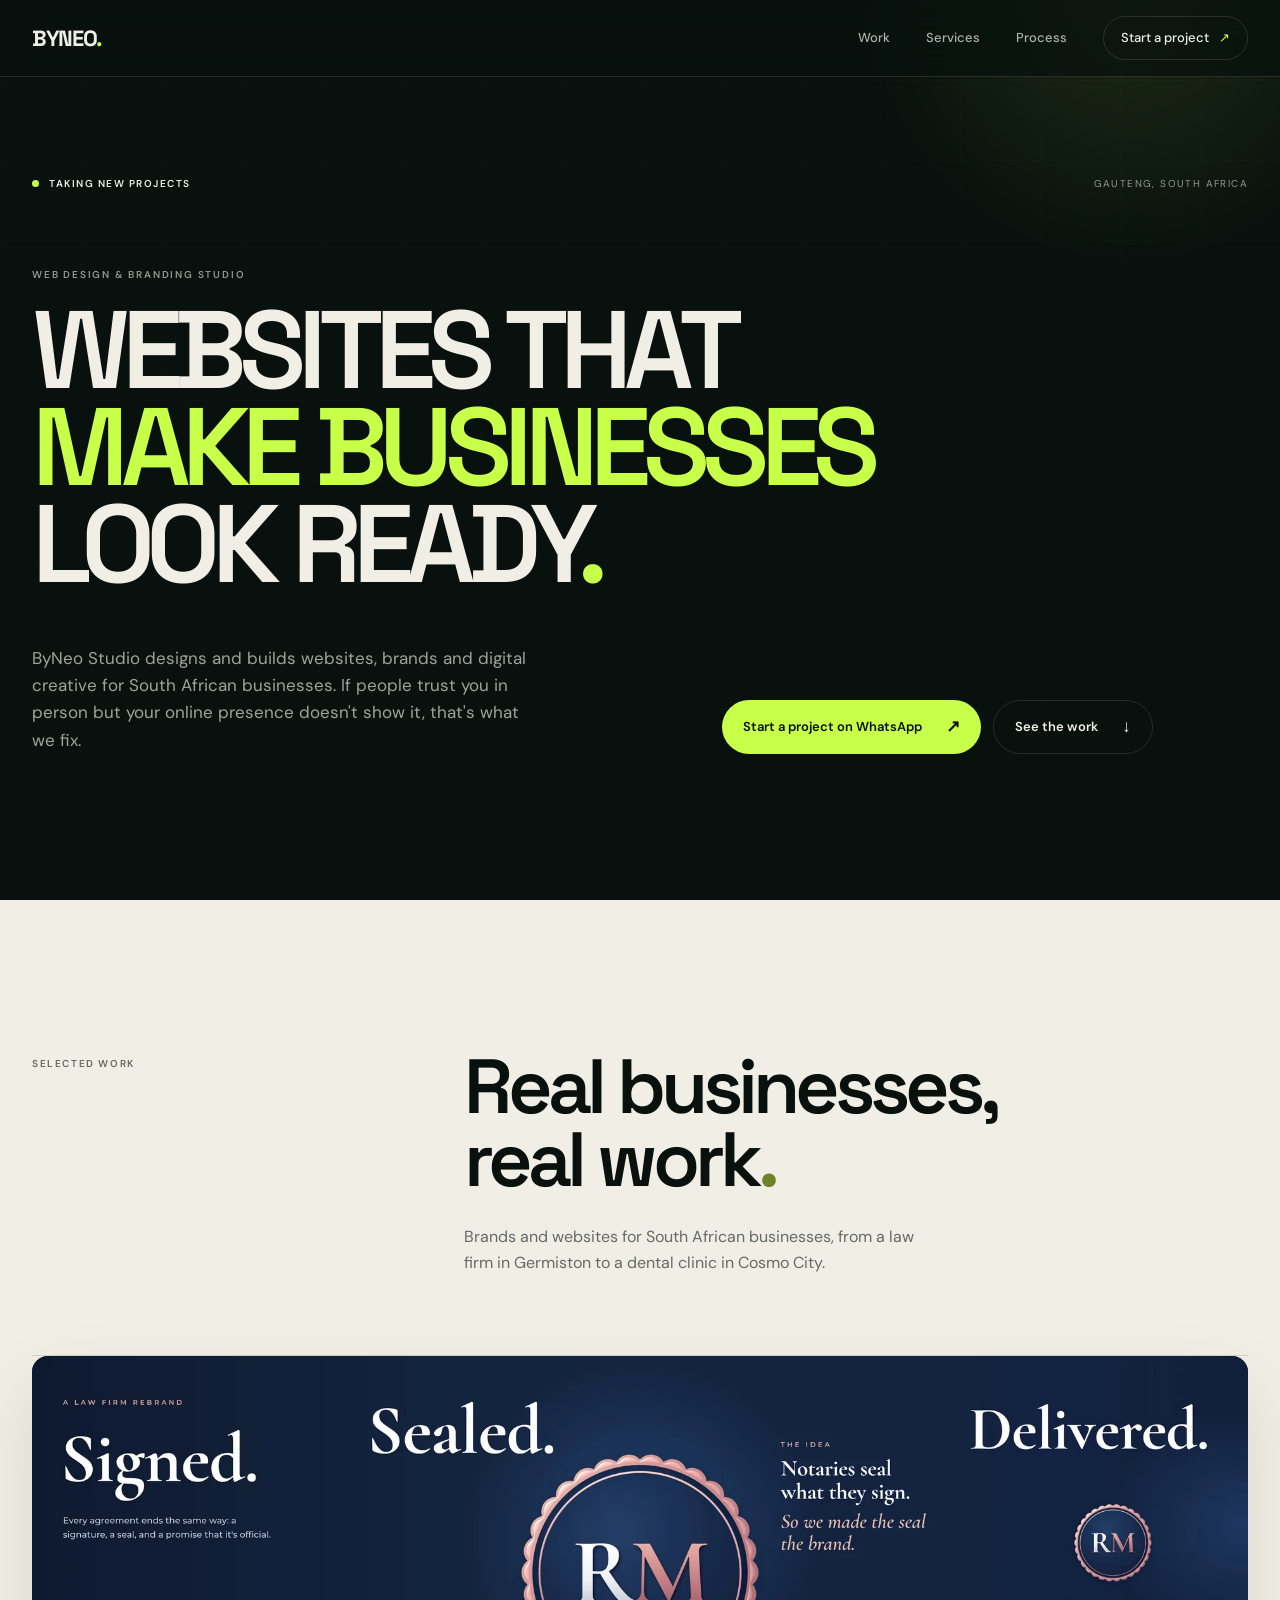
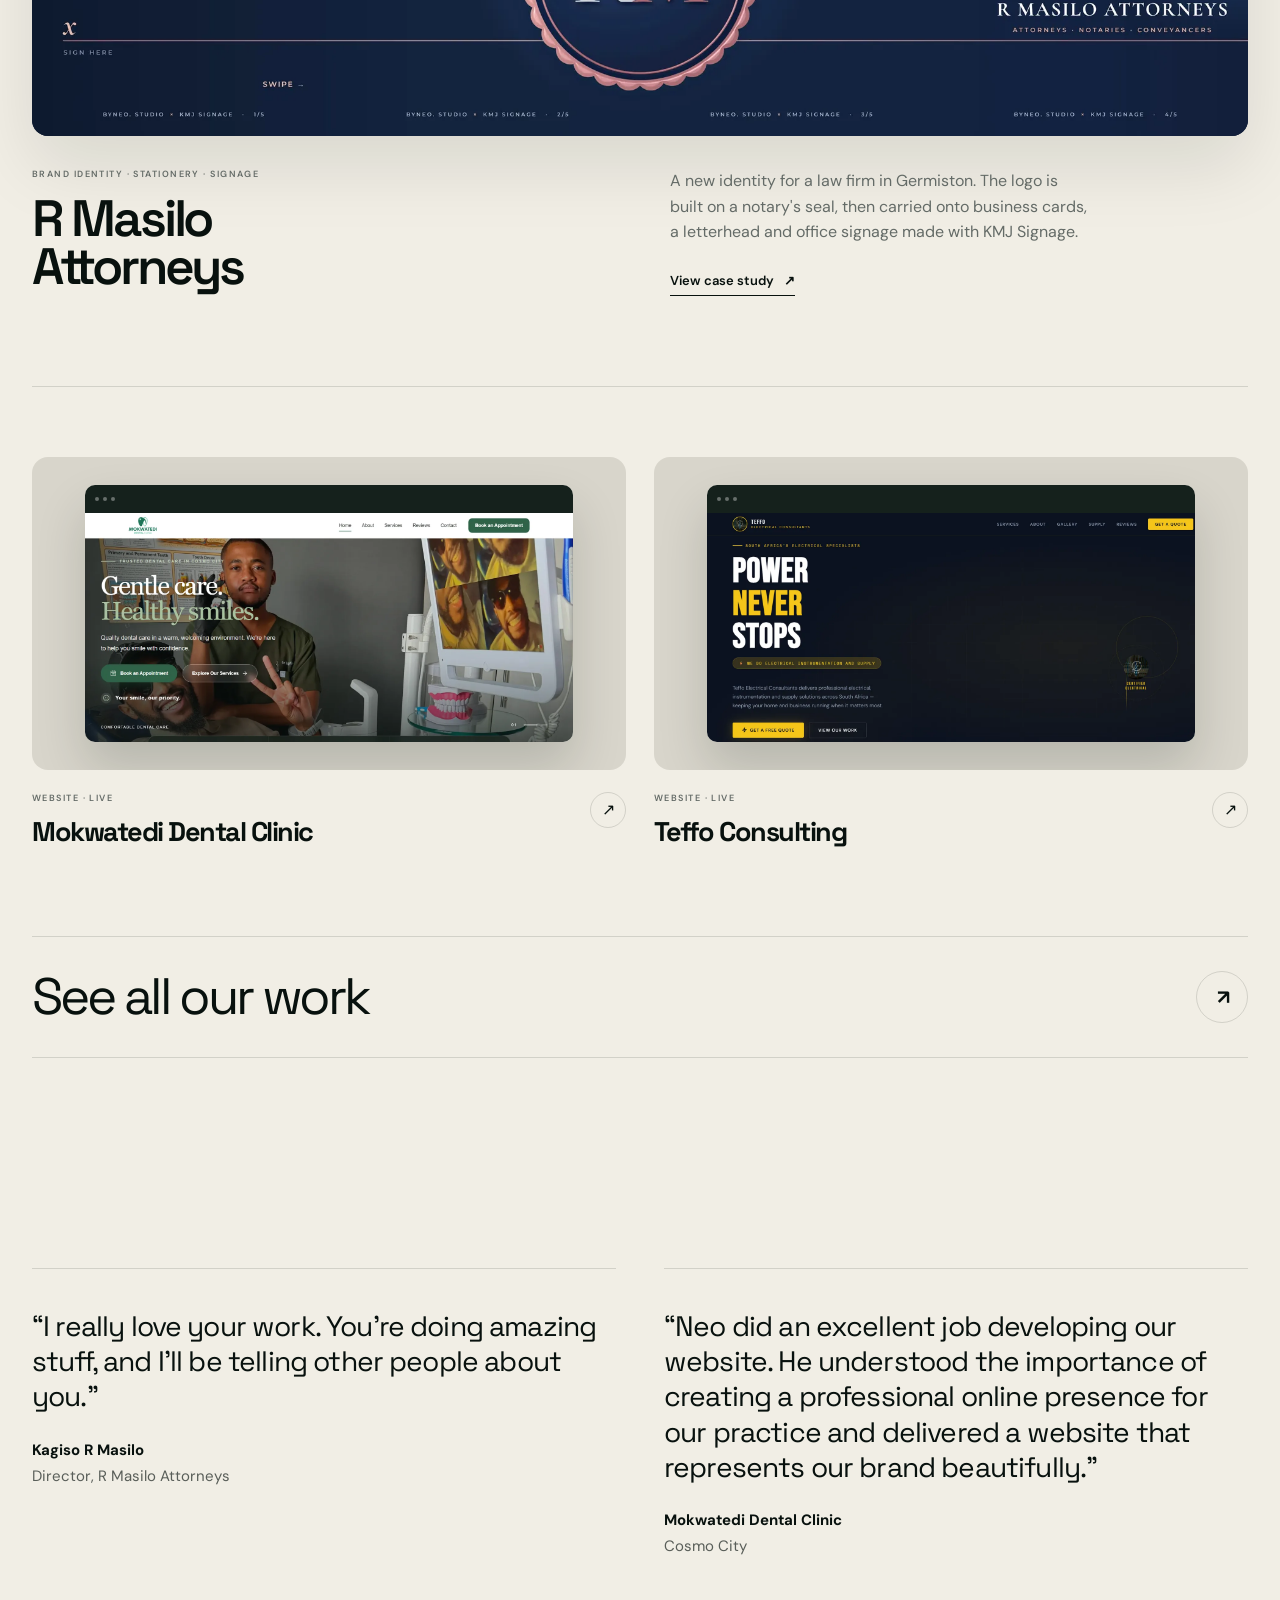
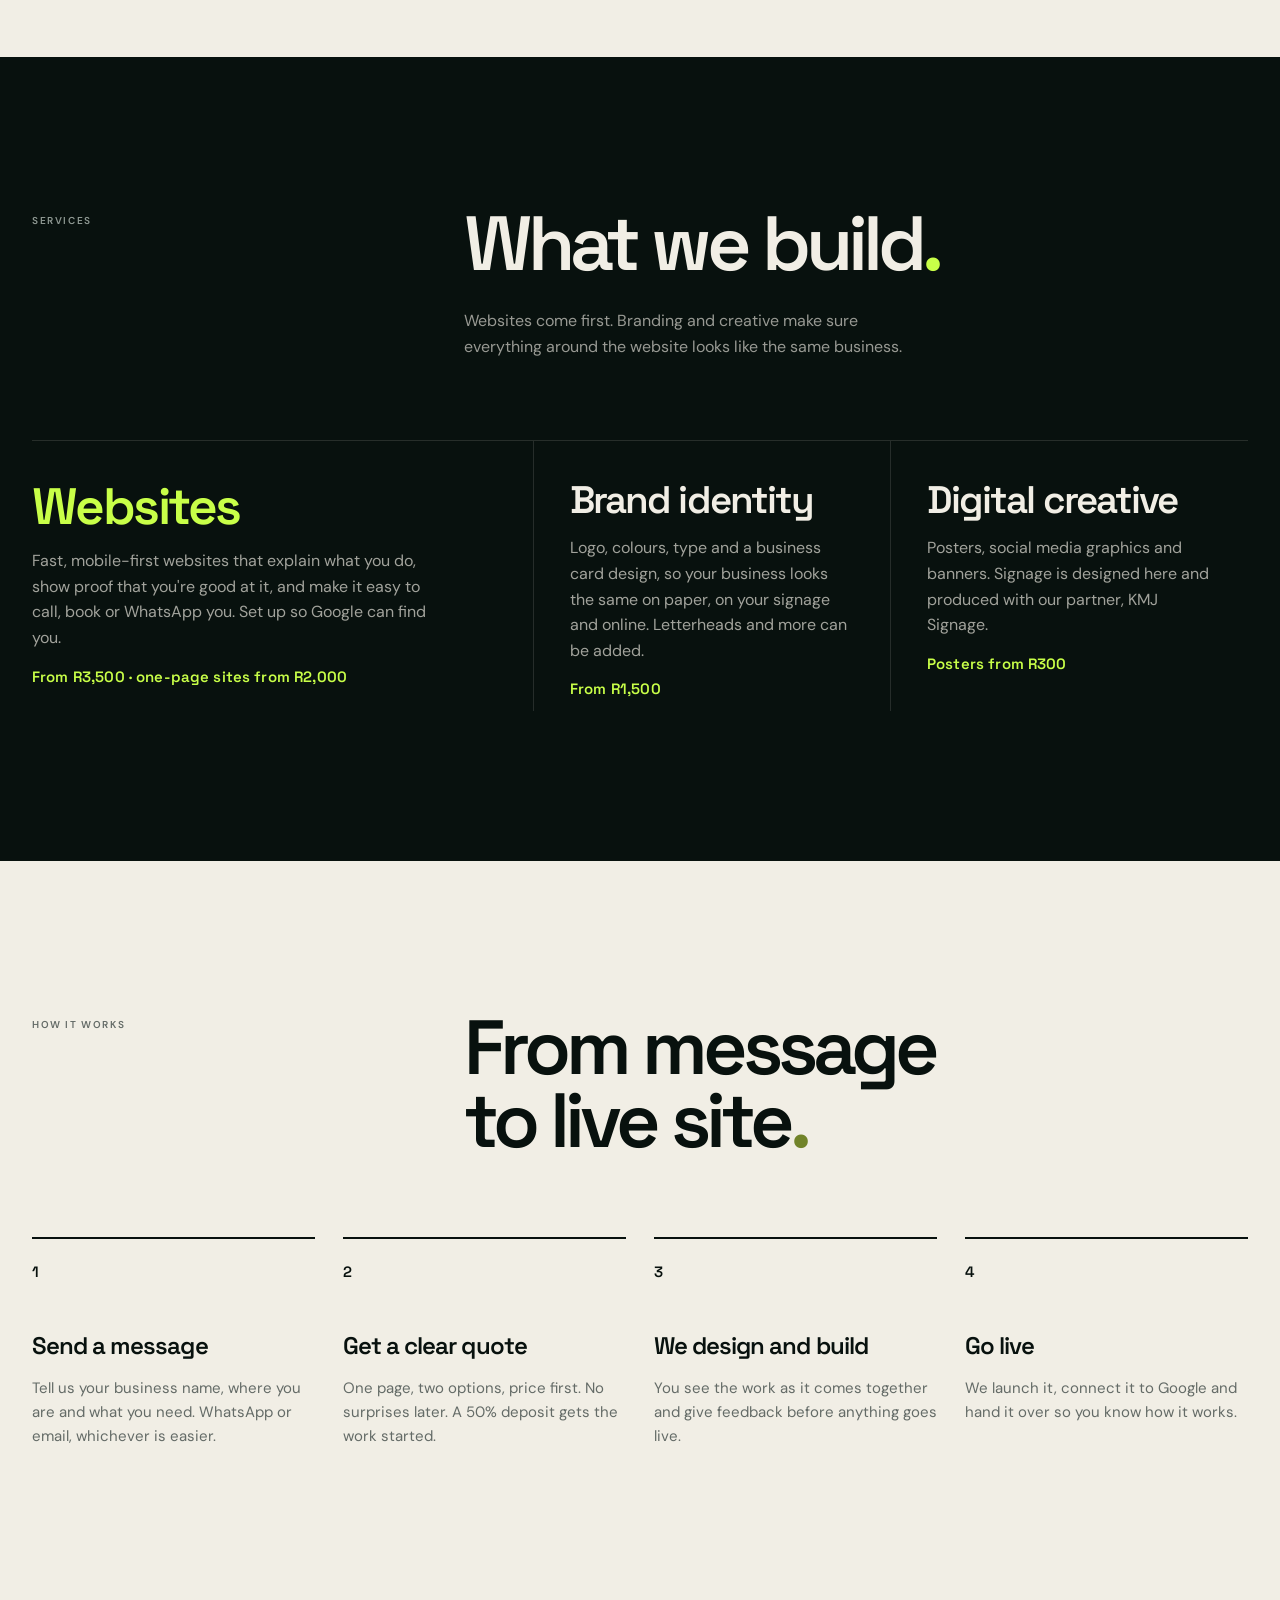
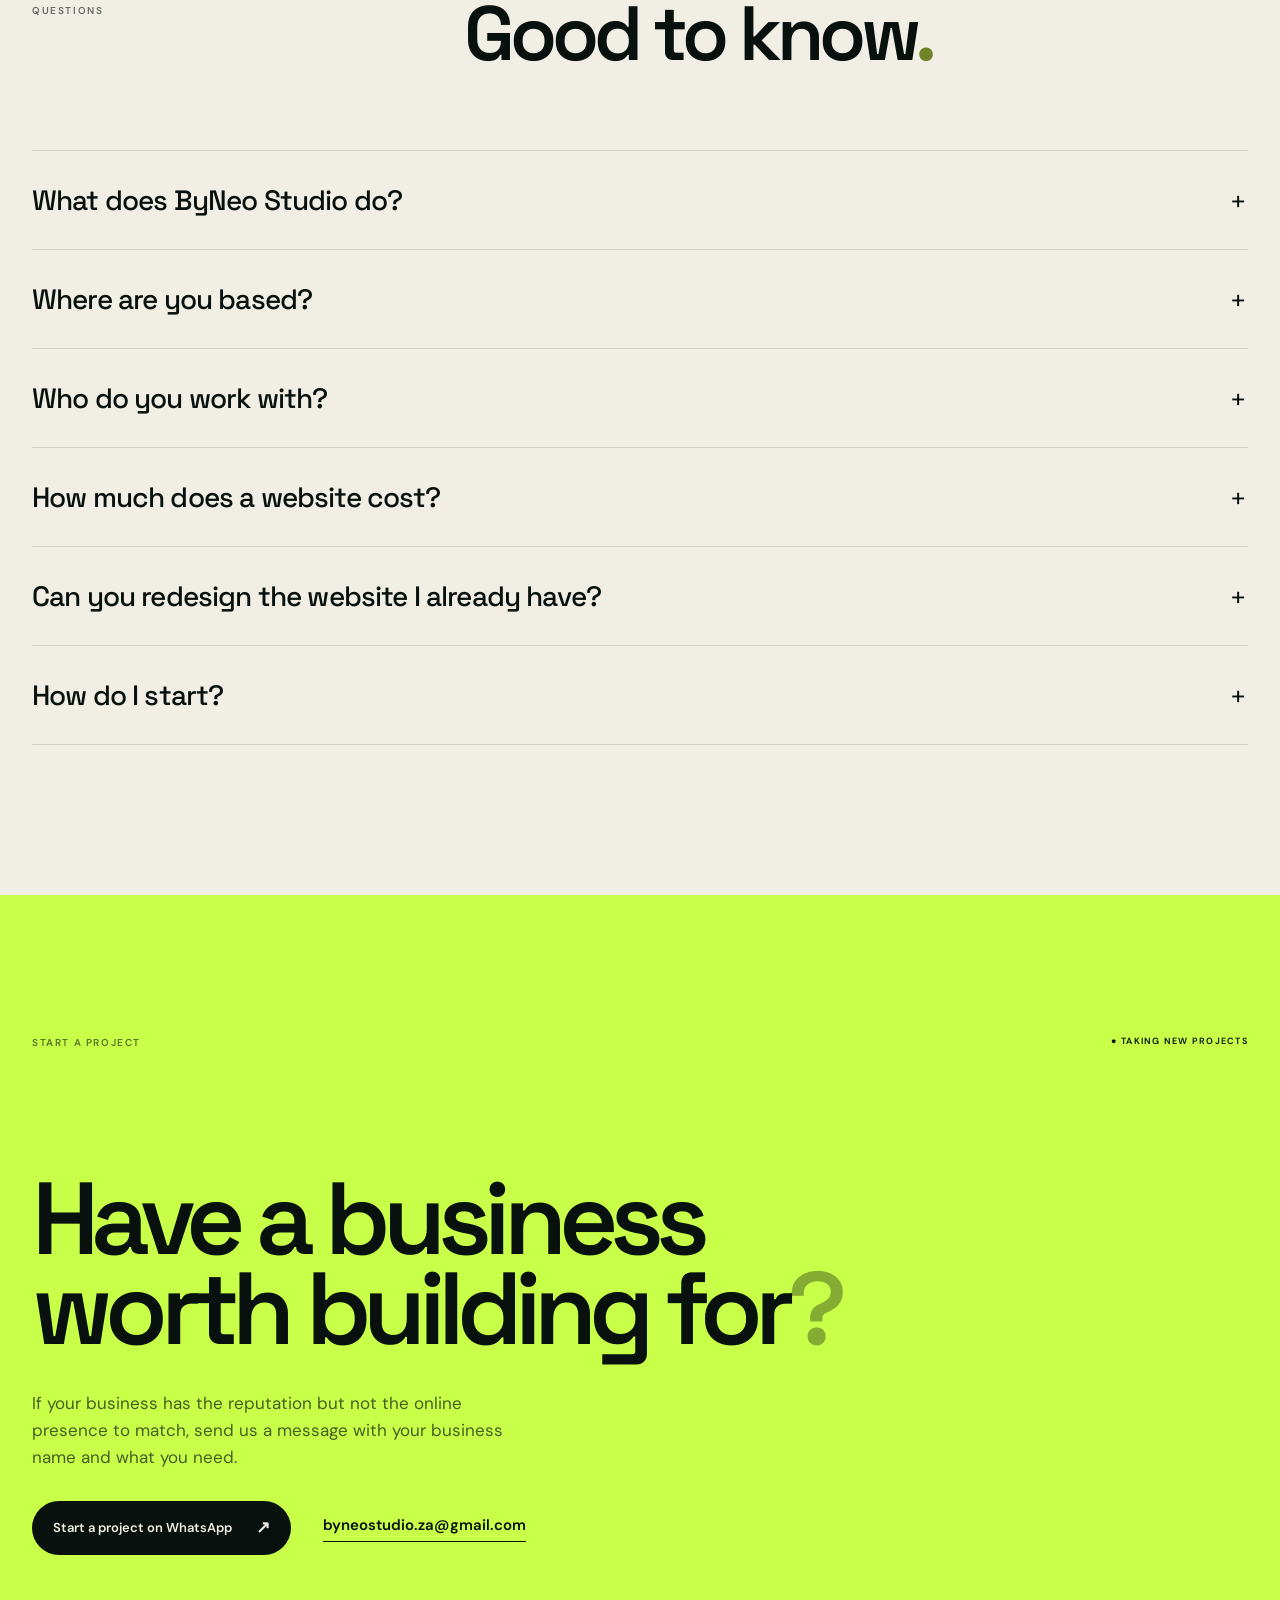
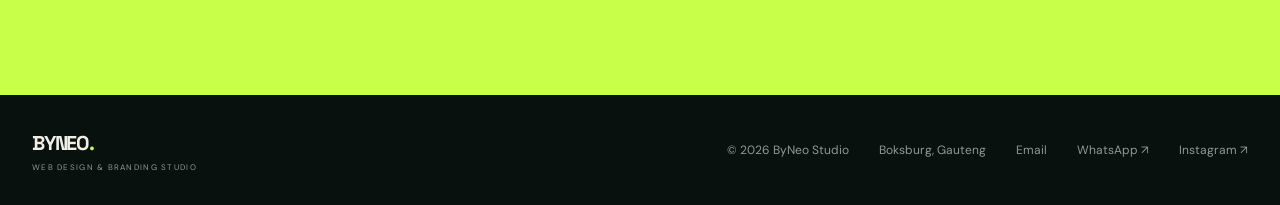
==== commit 65e854ae: "Add Mokwatedi Dental Clinic testimonial Co-Authored-By: Claude Opus 5.5 <noreply@anthropic.com> Clau" ====
--- a/index.html
+++ b/index.html
@@ -271,6 +271,7 @@
         <!-- CLIENT WORDS -->
         <section class="quote-section" aria-label="What clients say">
             <div class="container">
+                <div class="quote-grid">
                 <figure class="client-quote reveal">
                     <blockquote>
                         <p>&ldquo;I really love your work. You&rsquo;re doing amazing stuff, and I&rsquo;ll be telling other people about you.&rdquo;</p>
@@ -280,6 +281,16 @@
                         <span>Director, R Masilo Attorneys</span>
                     </figcaption>
                 </figure>
+                <figure class="client-quote reveal reveal-delay-1">
+                    <blockquote>
+                        <p>&ldquo;Neo did an excellent job developing our website. He understood the importance of creating a professional online presence for our practice and delivered a website that represents our brand beautifully.&rdquo;</p>
+                    </blockquote>
+                    <figcaption>
+                        <strong>Mokwatedi Dental Clinic</strong>
+                        <span>Cosmo City</span>
+                    </figcaption>
+                </figure>
+                </div>
             </div>
         </section>
 
--- a/css/additions.css
+++ b/css/additions.css
@@ -548,3 +548,21 @@
 .client-quote-dark blockquote p::first-letter {
     color: #d9998a;
 }
+
+.quote-grid {
+    display: grid;
+    grid-template-columns: 1fr 1fr;
+    gap: 48px;
+}
+
+.quote-grid .client-quote blockquote p {
+    font-size: clamp(22px, 2.2vw, 30px);
+    line-height: 1.25;
+}
+
+@media (max-width: 760px) {
+    .quote-grid {
+        grid-template-columns: 1fr;
+        gap: 8px;
+    }
+}
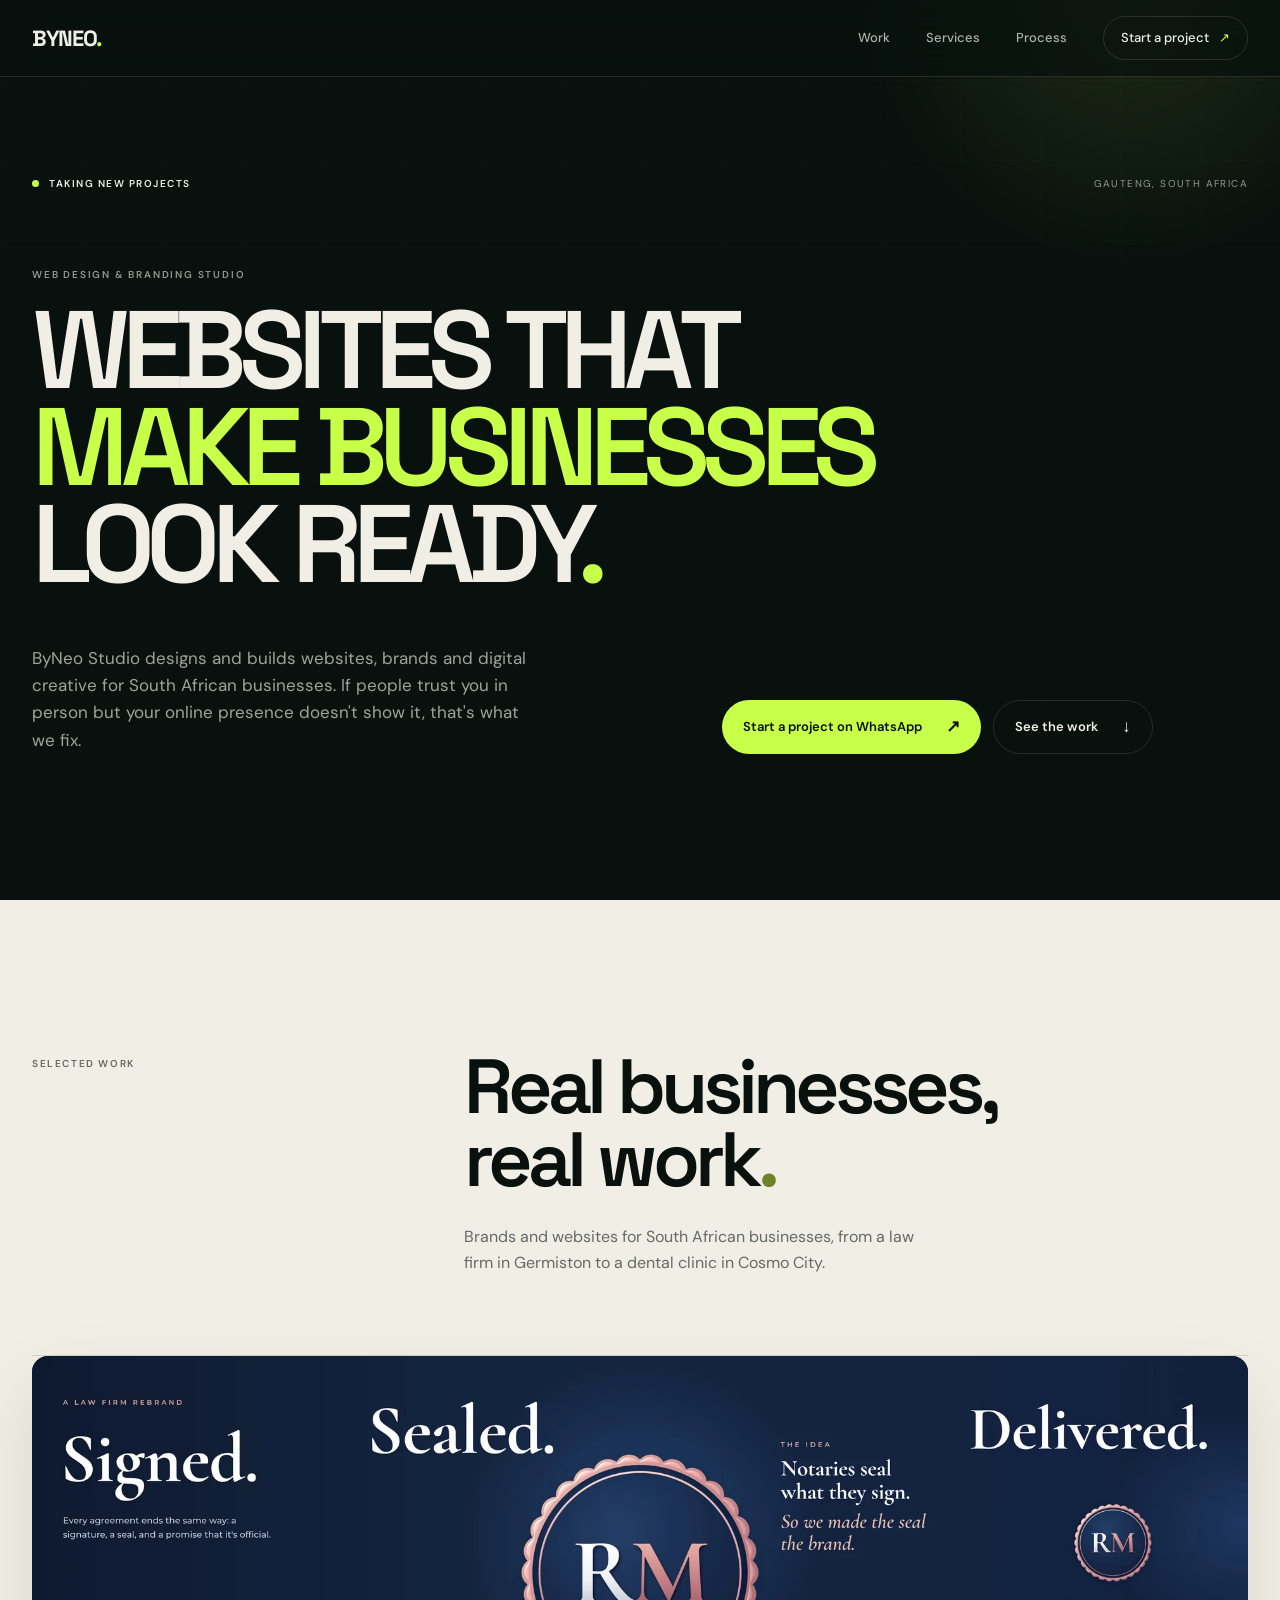
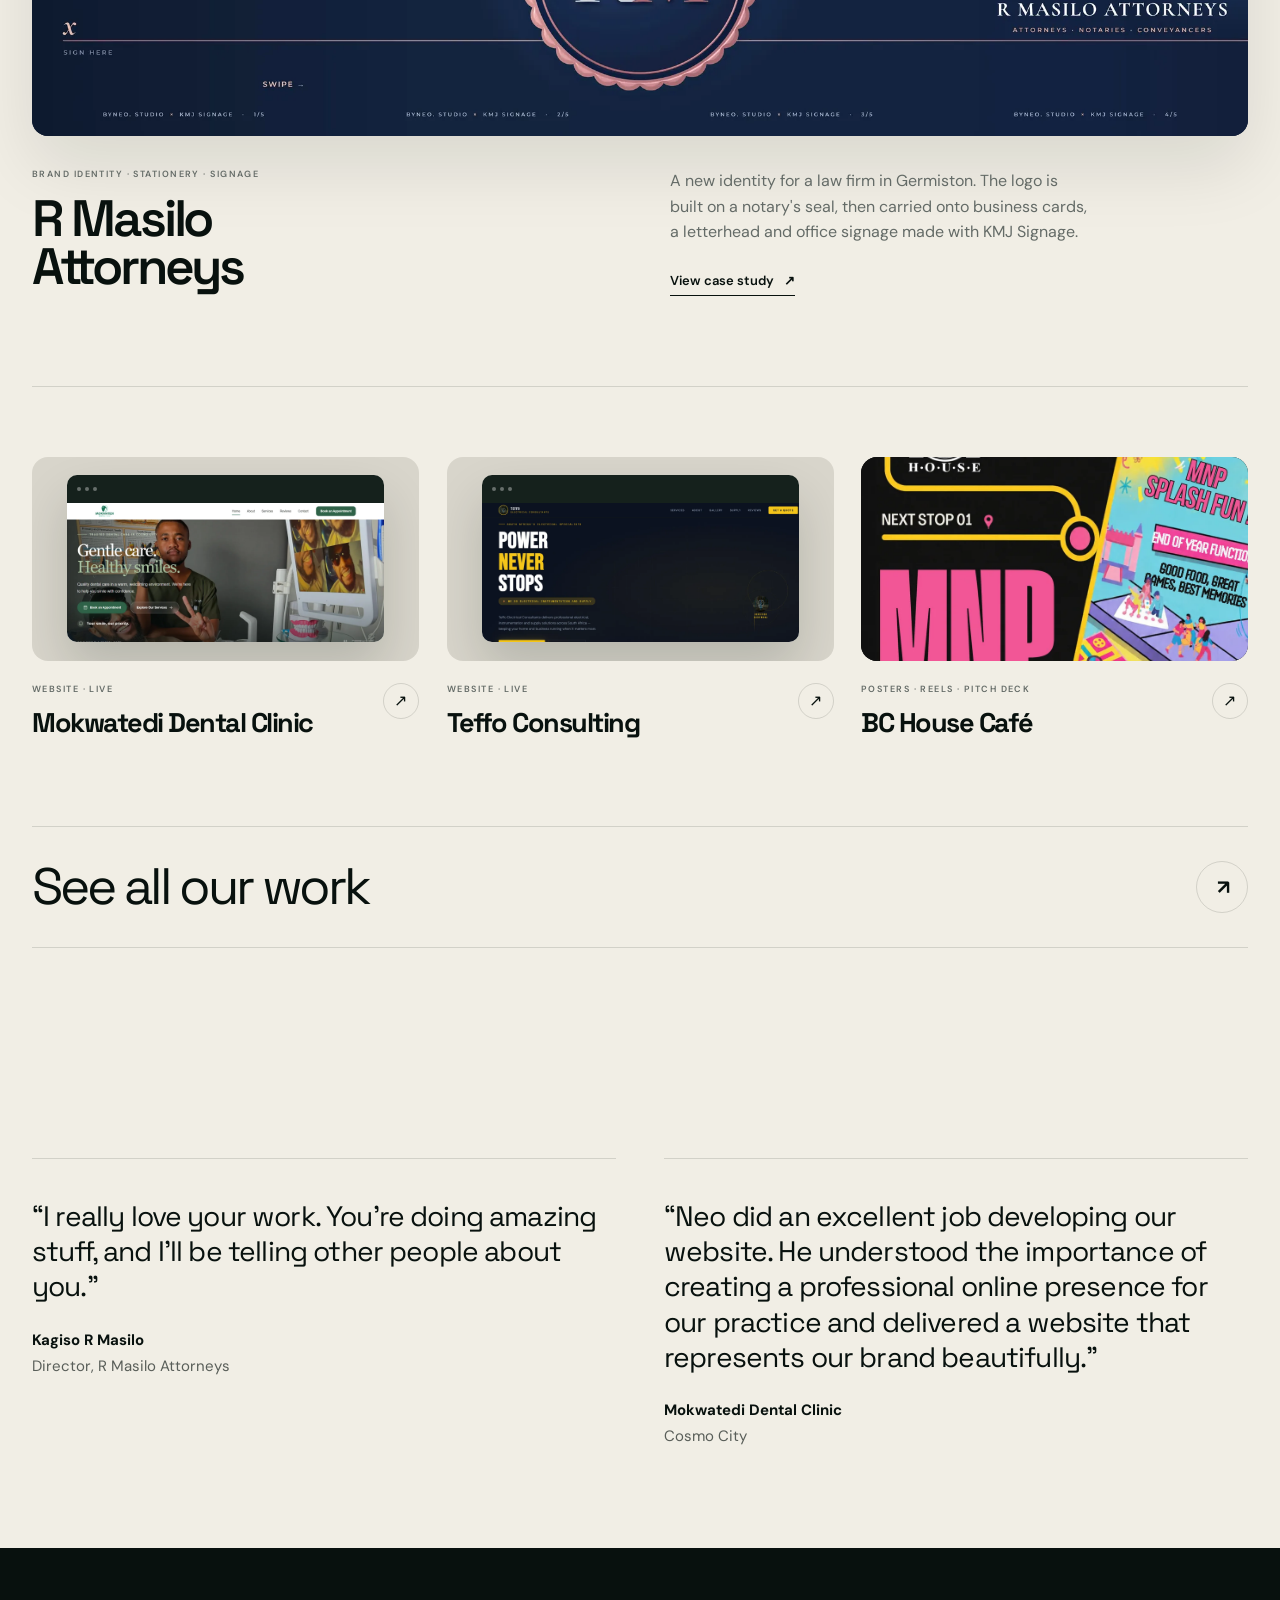
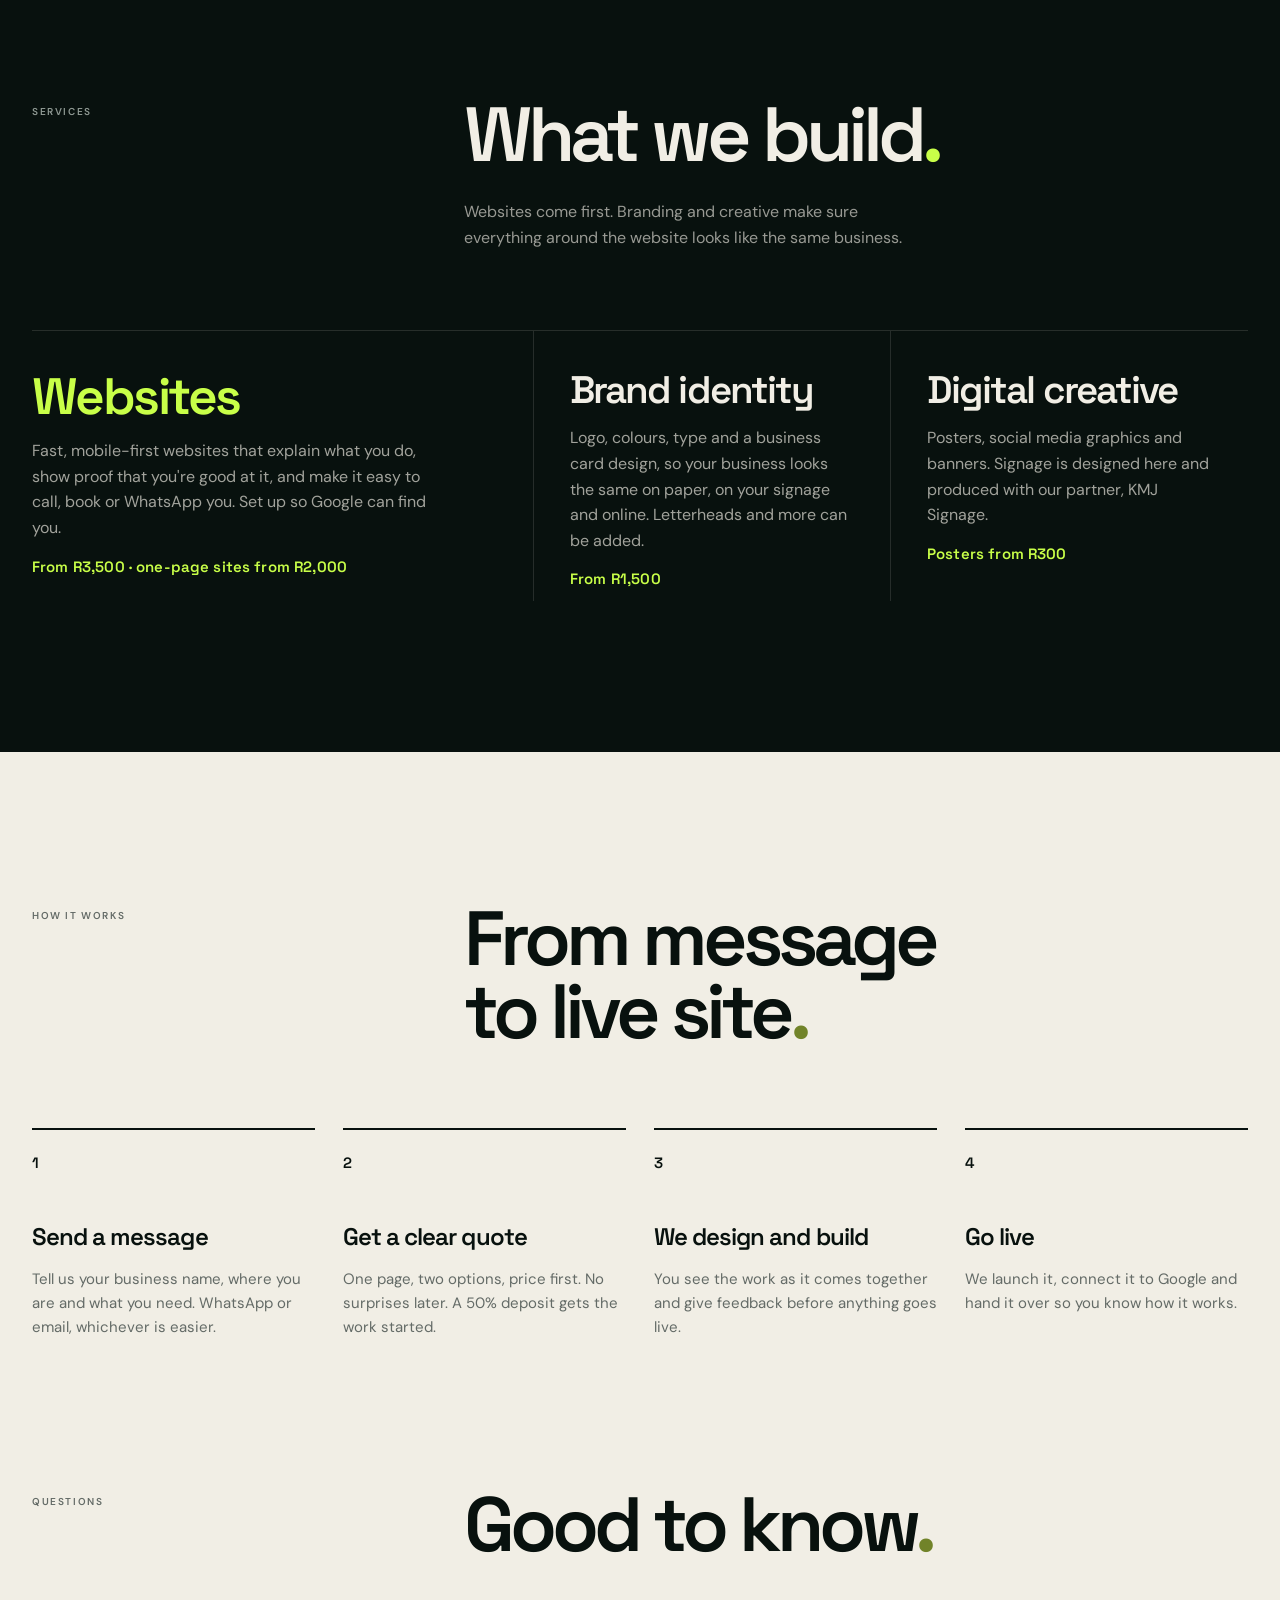
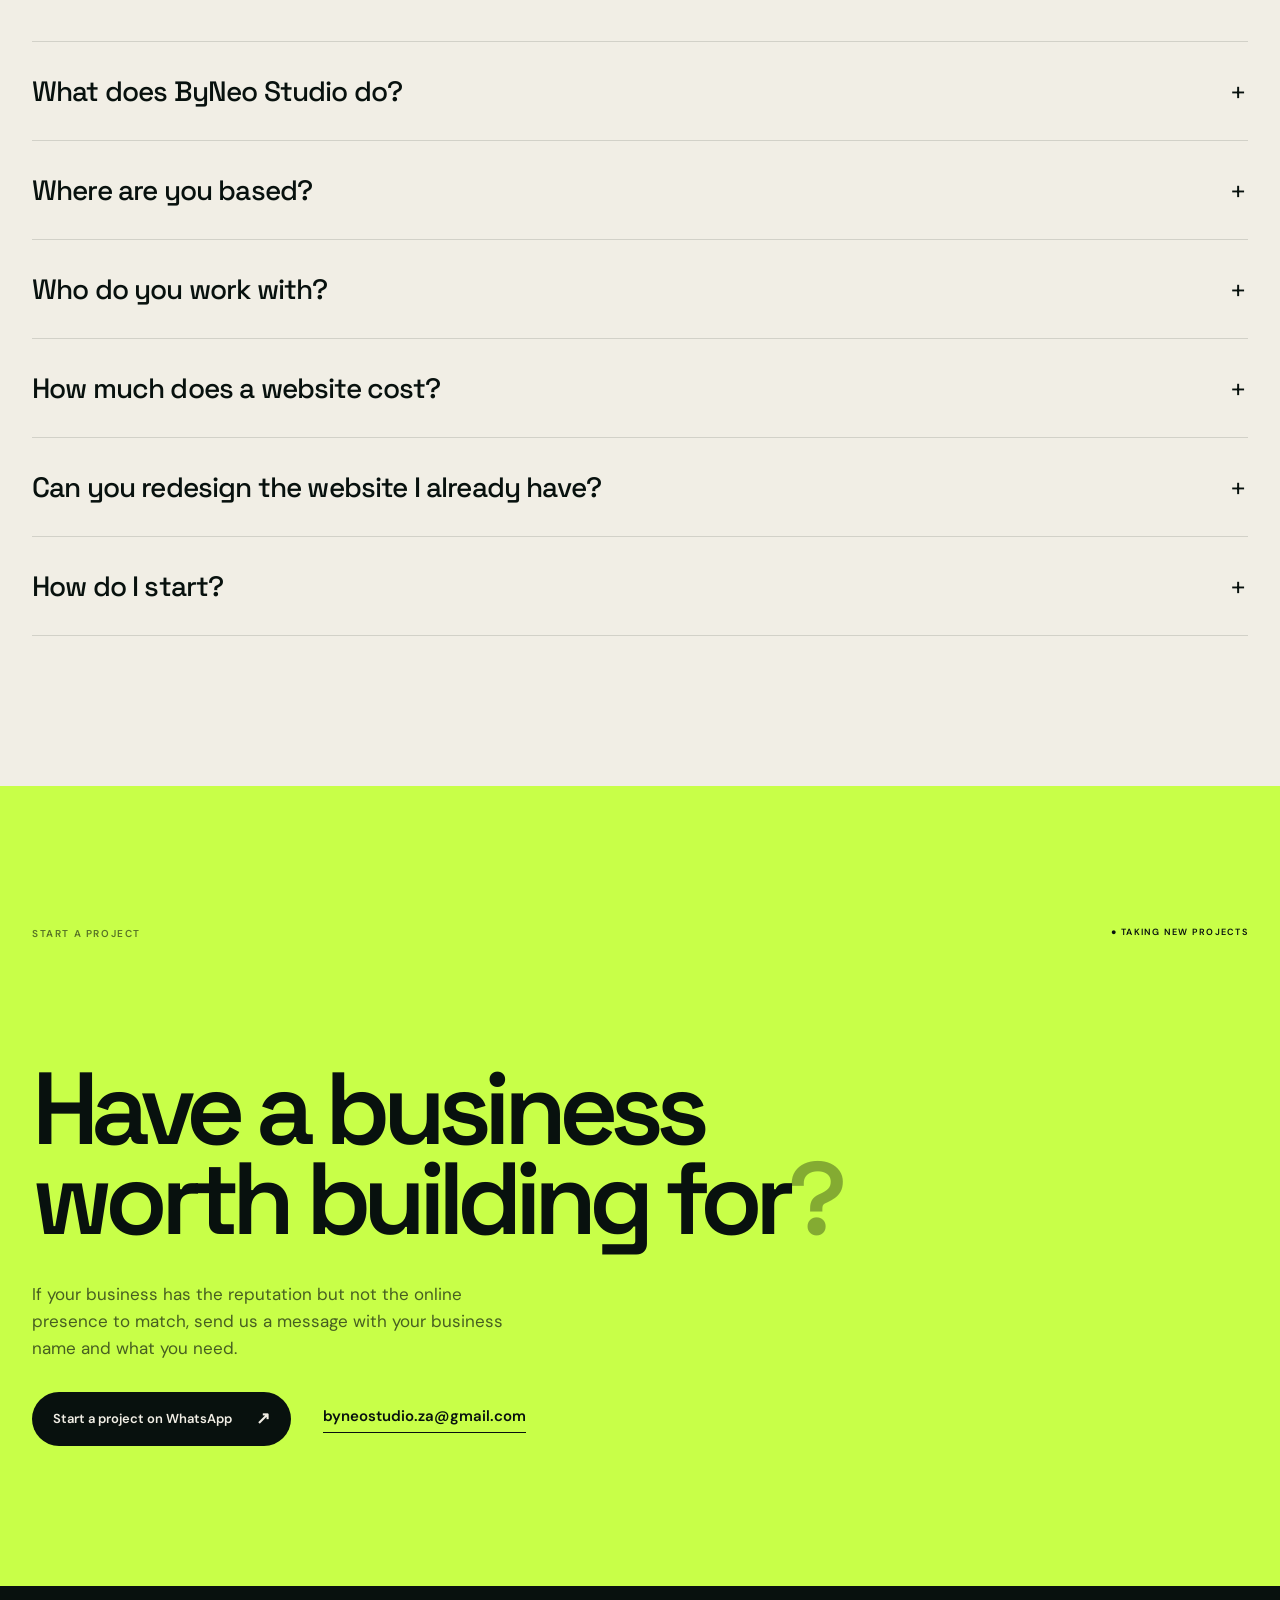
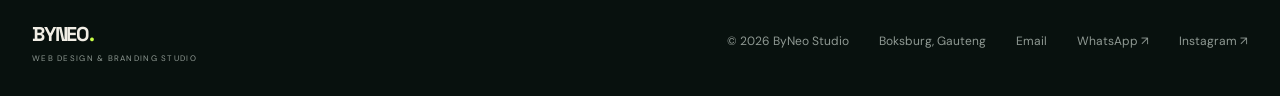
==== commit bbeefd22: "Add BC House Café case study (posters, reels, pitch deck) and homepage card Co-Authored-By: Claude O" ====
--- a/index.html
+++ b/index.html
@@ -8,7 +8,7 @@
 
     <title>ByNeo Studio | Website Design &amp; Branding in Gauteng</title>
     <meta name="description" content="ByNeo Studio designs websites and brands for South African businesses that need to look ready online. Based in Gauteng. Start a project on WhatsApp.">
-    <link rel="canonical" href="https://byneoportfolio.netlify.app/">
+    <link rel="canonical" href="https://byneostudio.co.za/">
 
     <link rel="icon" type="image/svg+xml" href="/assets/icons/favicon.svg">
     <link rel="icon" type="image/png" sizes="32x32" href="/assets/icons/icon-32.png">
@@ -20,16 +20,16 @@
     <meta property="og:site_name" content="ByNeo Studio">
     <meta property="og:title" content="ByNeo Studio | Website Design &amp; Branding in Gauteng">
     <meta property="og:description" content="Websites, brand identity and digital creative for South African businesses. Built to make businesses look ready.">
-    <meta property="og:image" content="https://byneoportfolio.netlify.app/assets/icons/og-image.png">
+    <meta property="og:image" content="https://byneostudio.co.za/assets/icons/og-image.png">
     <meta property="og:image:width" content="1200">
     <meta property="og:image:height" content="630">
     <meta property="og:image:alt" content="ByNeo Studio: Built to make businesses look ready.">
-    <meta property="og:url" content="https://byneoportfolio.netlify.app/">
+    <meta property="og:url" content="https://byneostudio.co.za/">
 
     <meta name="twitter:card" content="summary_large_image">
     <meta name="twitter:title" content="ByNeo Studio | Website Design &amp; Branding in Gauteng">
     <meta name="twitter:description" content="Websites, brand identity and digital creative for South African businesses. Built to make businesses look ready.">
-    <meta name="twitter:image" content="https://byneoportfolio.netlify.app/assets/icons/og-image.png">
+    <meta name="twitter:image" content="https://byneostudio.co.za/assets/icons/og-image.png">
 
     <script type="application/ld+json">
     {
@@ -37,14 +37,14 @@
       "@graph": [
         {
           "@type": "ProfessionalService",
-          "@id": "https://byneoportfolio.netlify.app/#business",
+          "@id": "https://byneostudio.co.za/#business",
           "name": "ByNeo Studio",
           "alternateName": "ByNeo Studio ZA",
           "description": "ByNeo Studio is a web design and branding studio in Gauteng, South Africa. It designs and builds websites, brand identities and digital creative for South African businesses.",
           "slogan": "Built to make businesses look ready.",
-          "url": "https://byneoportfolio.netlify.app/",
-          "logo": "https://byneoportfolio.netlify.app/assets/icons/icon-512.png",
-          "image": "https://byneoportfolio.netlify.app/assets/icons/og-image.png",
+          "url": "https://byneostudio.co.za/",
+          "logo": "https://byneostudio.co.za/assets/icons/icon-512.png",
+          "image": "https://byneostudio.co.za/assets/icons/og-image.png",
           "email": "byneostudio.za@gmail.com",
           "telephone": "+27636929023",
           "address": {
@@ -71,10 +71,10 @@
         },
         {
           "@type": "WebSite",
-          "@id": "https://byneoportfolio.netlify.app/#website",
-          "url": "https://byneoportfolio.netlify.app/",
+          "@id": "https://byneostudio.co.za/#website",
+          "url": "https://byneostudio.co.za/",
           "name": "ByNeo Studio",
-          "publisher": { "@id": "https://byneoportfolio.netlify.app/#business" }
+          "publisher": { "@id": "https://byneostudio.co.za/#business" }
         },
         {
           "@type": "FAQPage",
@@ -253,6 +253,19 @@
                                 <h3>Teffo Consulting</h3>
                             </div>
                             <a href="work.html#teffo" class="project-arrow" aria-label="View Teffo Consulting project">↗︎</a>
+                        </div>
+                    </article>
+
+                    <article class="project-card reveal reveal-delay-2">
+                        <a href="work.html#bchouse" class="project-card-visual bc-card-visual" aria-label="BC House Café content and campaigns">
+                            <img src="assets/work/bchouse-next-stop-mnp.webp" alt="BC House Next Stop event poster designed by ByNeo Studio" width="900" height="1200" loading="lazy" decoding="async" class="fit-cover bc-card-img">
+                        </a>
+                        <div class="project-card-info">
+                            <div>
+                                <span class="project-label">POSTERS · REELS · PITCH DECK</span>
+                                <h3>BC House Café</h3>
+                            </div>
+                            <a href="work.html#bchouse" class="project-arrow" aria-label="View BC House Café project">↗︎</a>
                         </div>
                     </article>
                 </div>
--- a/css/additions.css
+++ b/css/additions.css
@@ -566,3 +566,15 @@
         gap: 8px;
     }
 }
+
+
+/* ---------- Homepage: three project cards ---------- */
+
+@media (min-width: 900px) {
+    .project-grid { grid-template-columns: repeat(3, 1fr); }
+}
+
+.bc-card-visual { background: #0b0b0b; }
+.bc-card-visual img.fit-cover { object-position: center 30%; }
+.bc-card-visual img.bc-card-img { position: absolute; inset: 0; width: 100%; height: 100%; }
+.bc-card-visual { aspect-ratio: 1.9 / 1; }
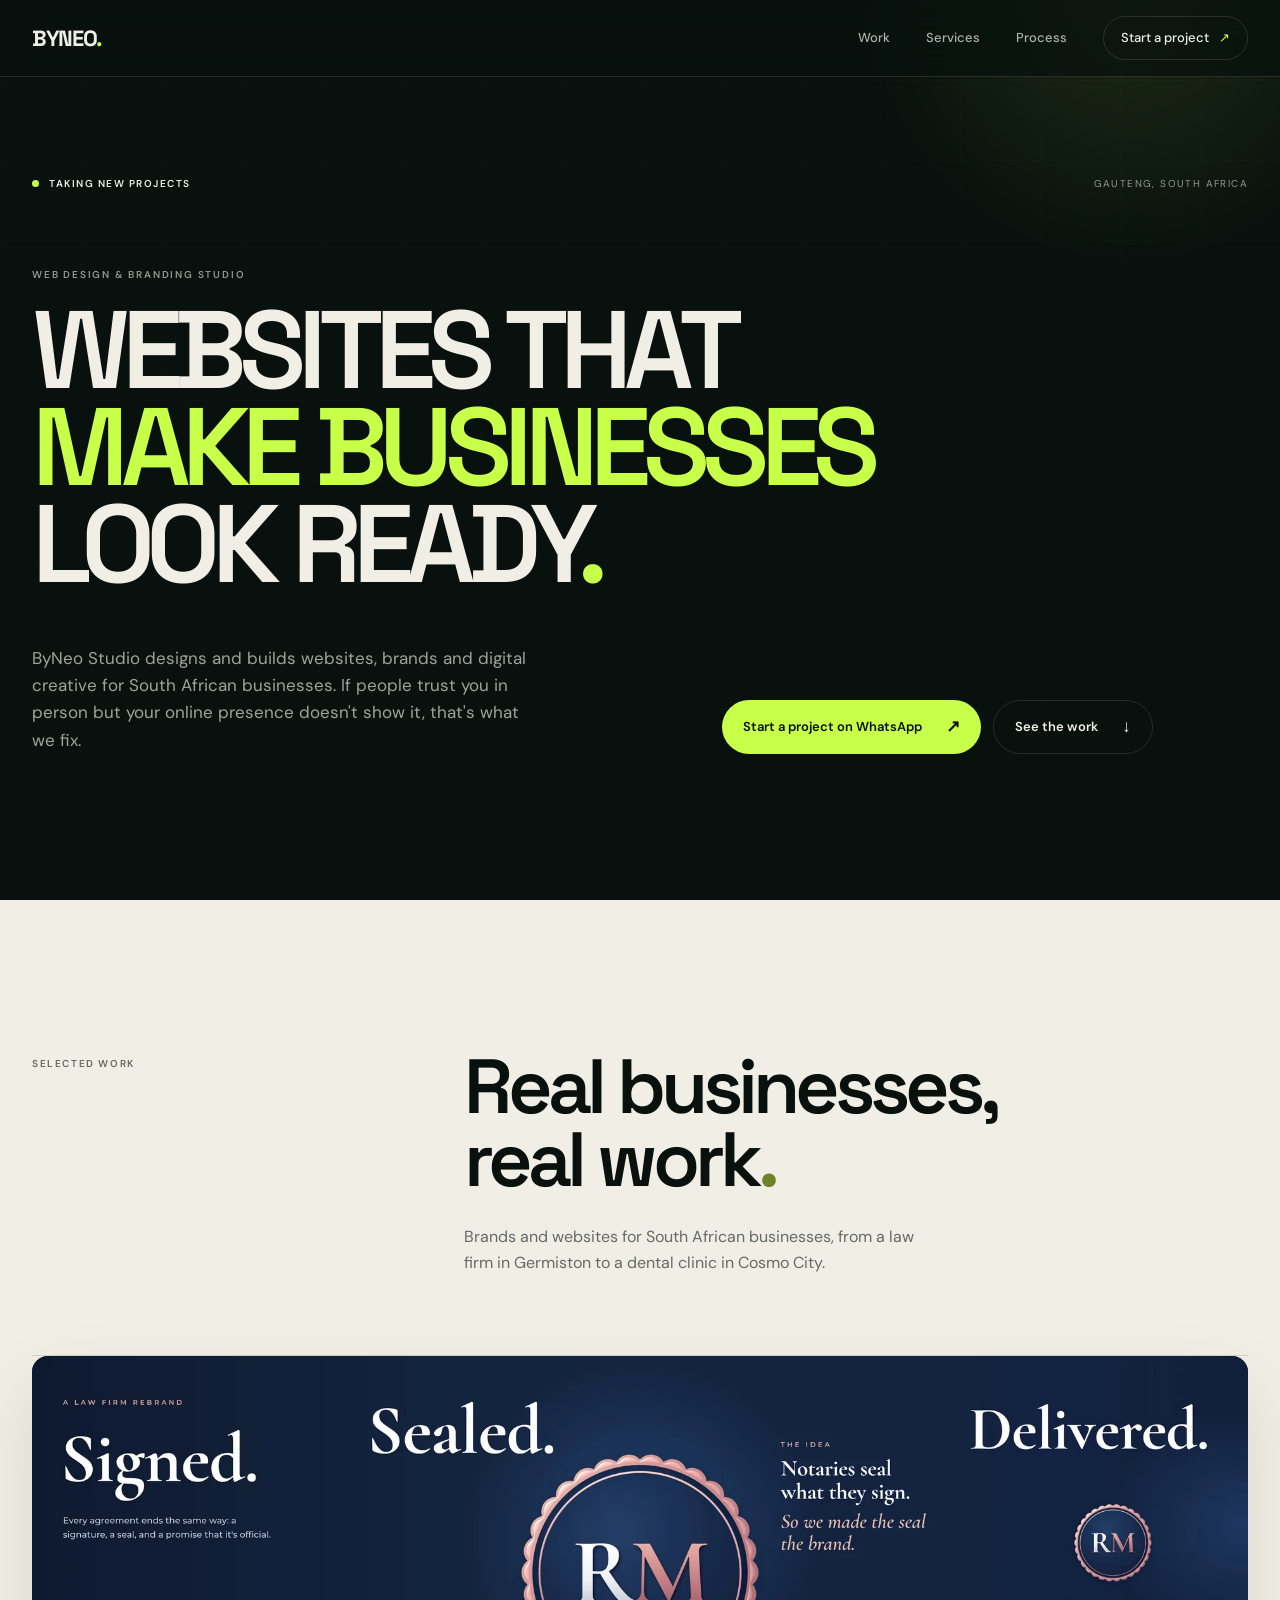
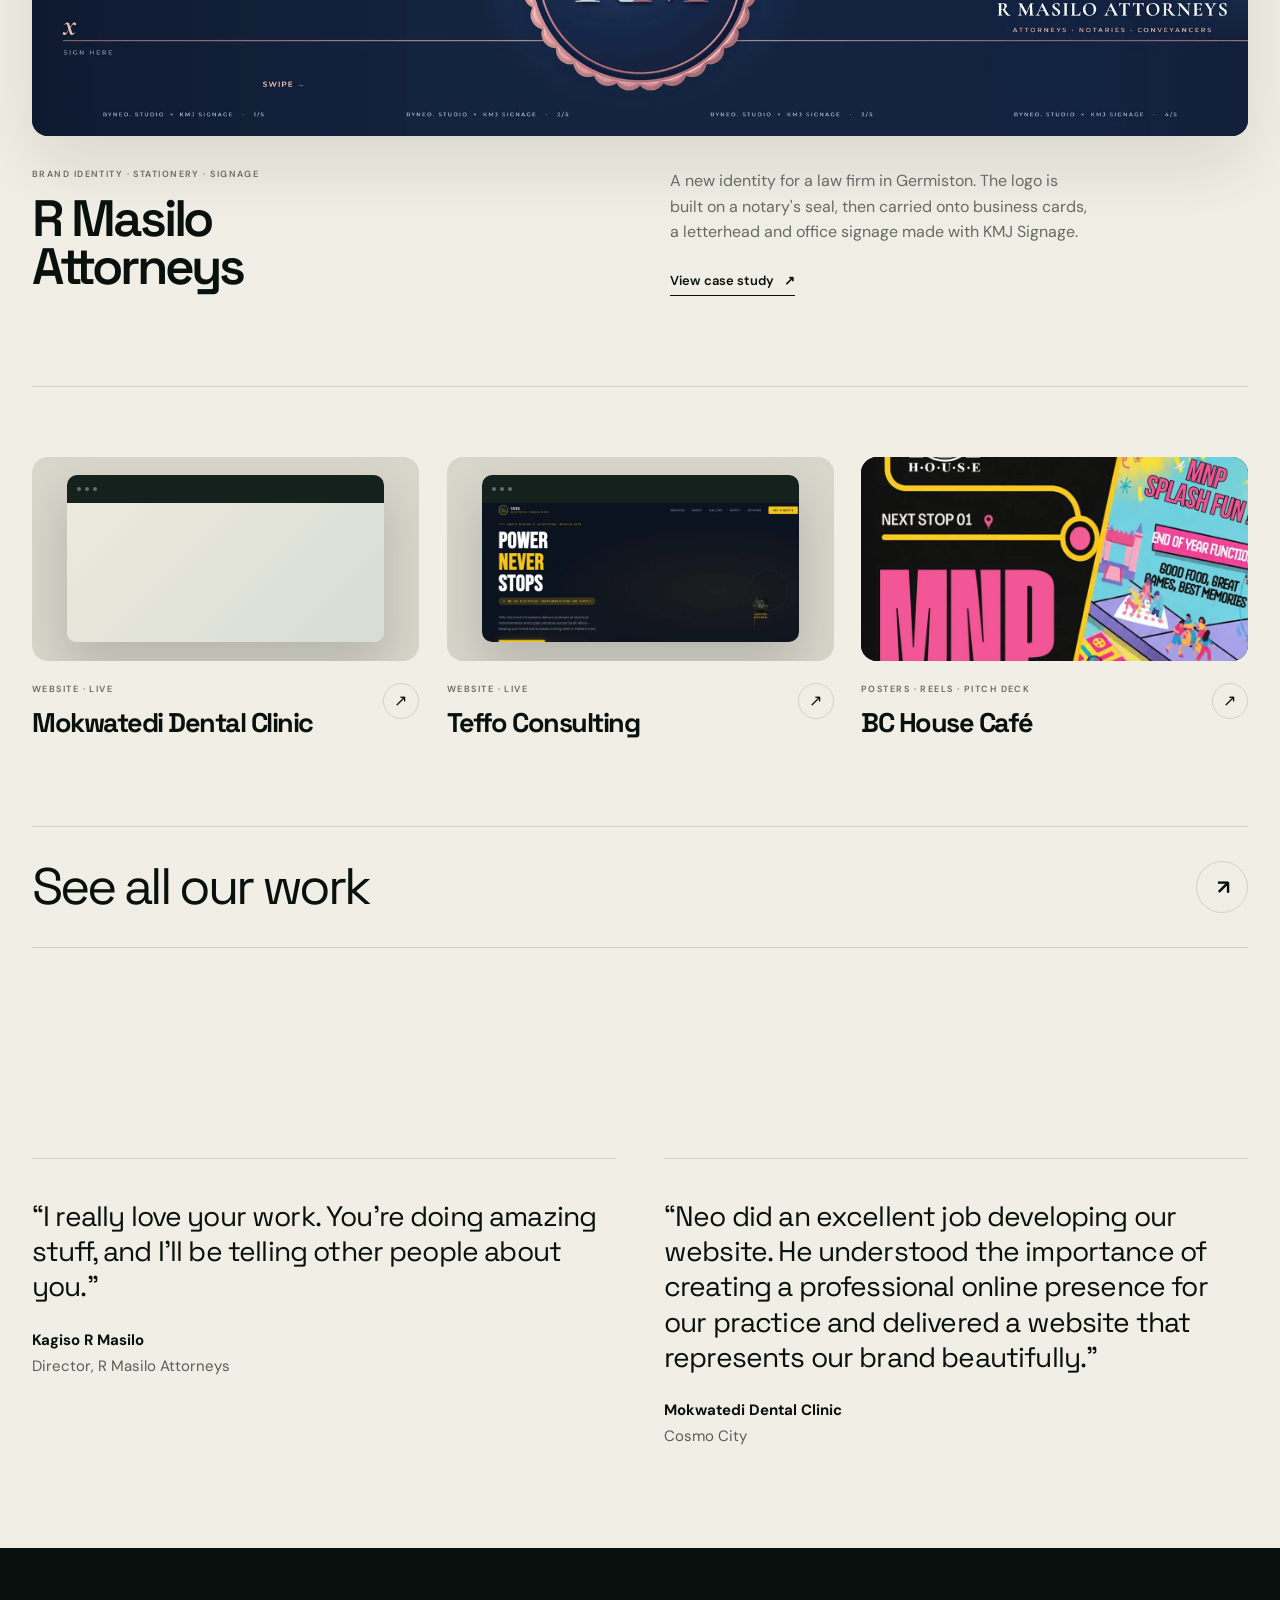
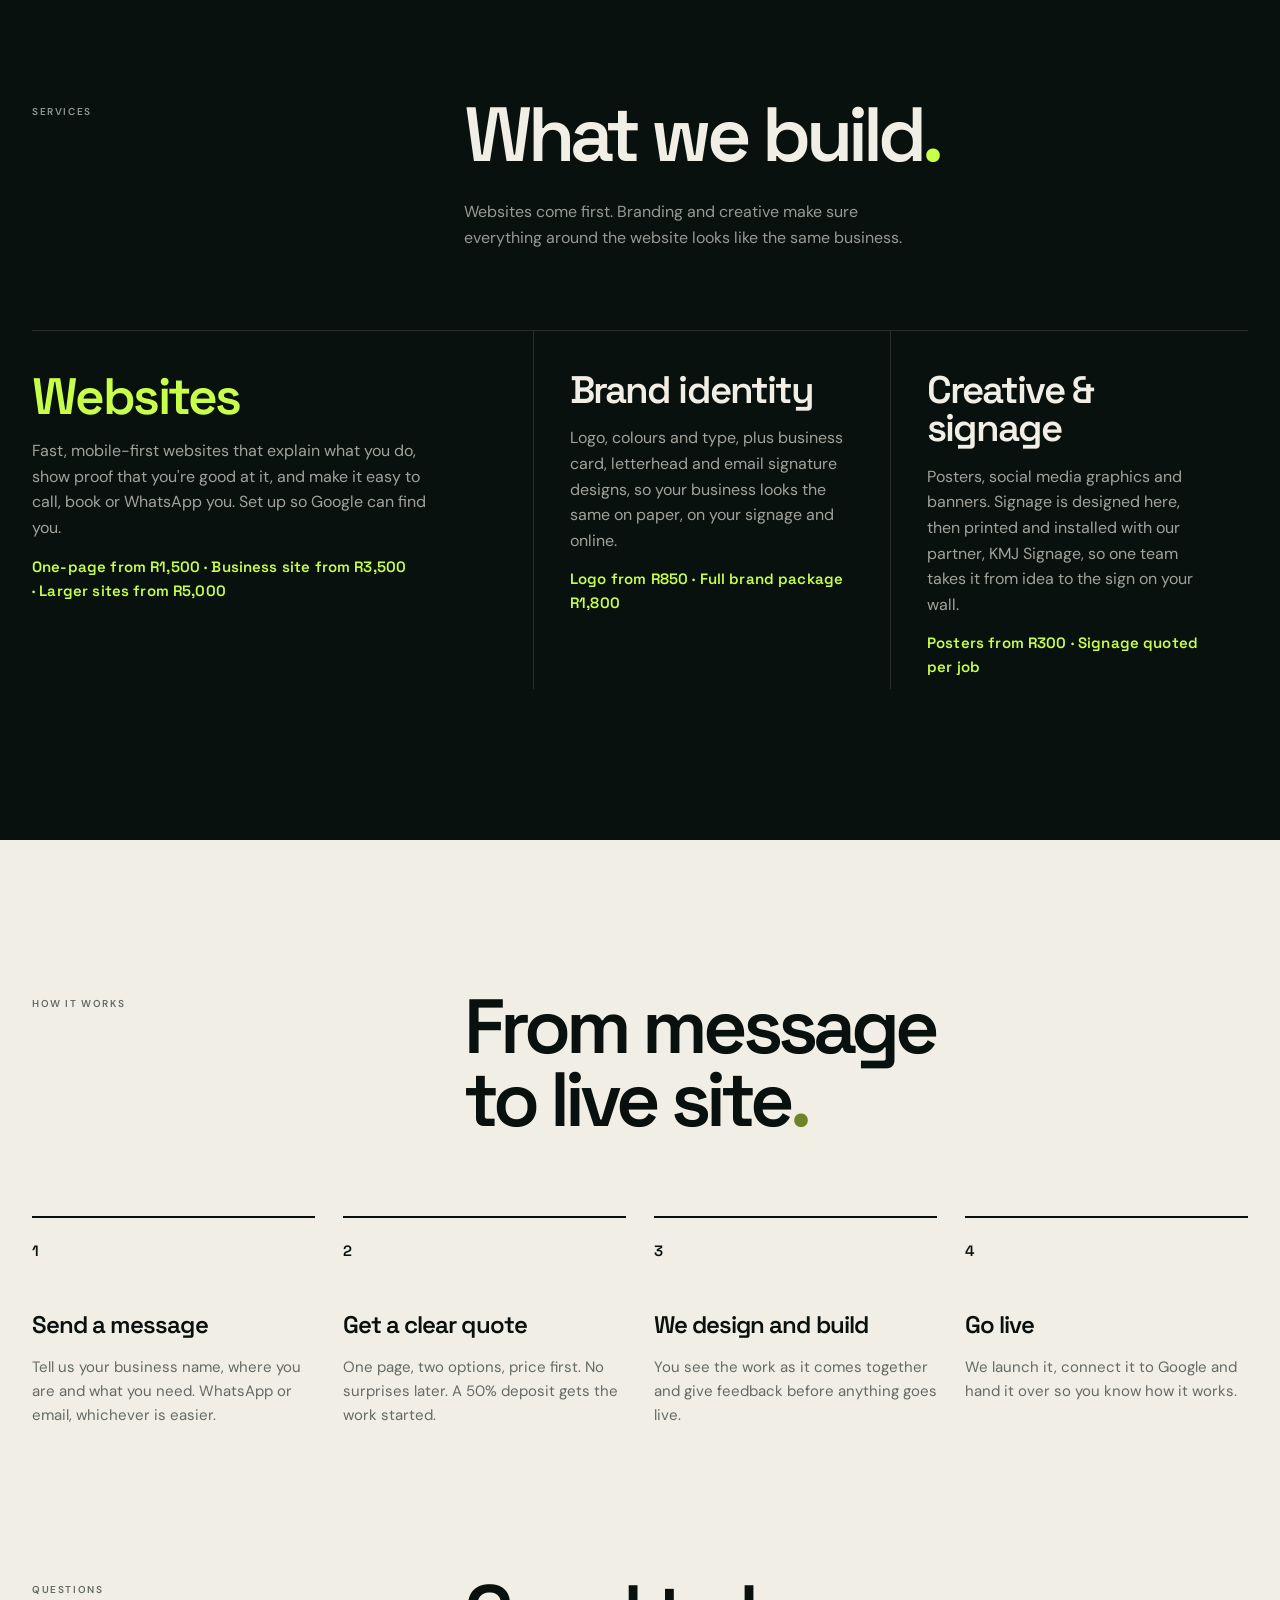
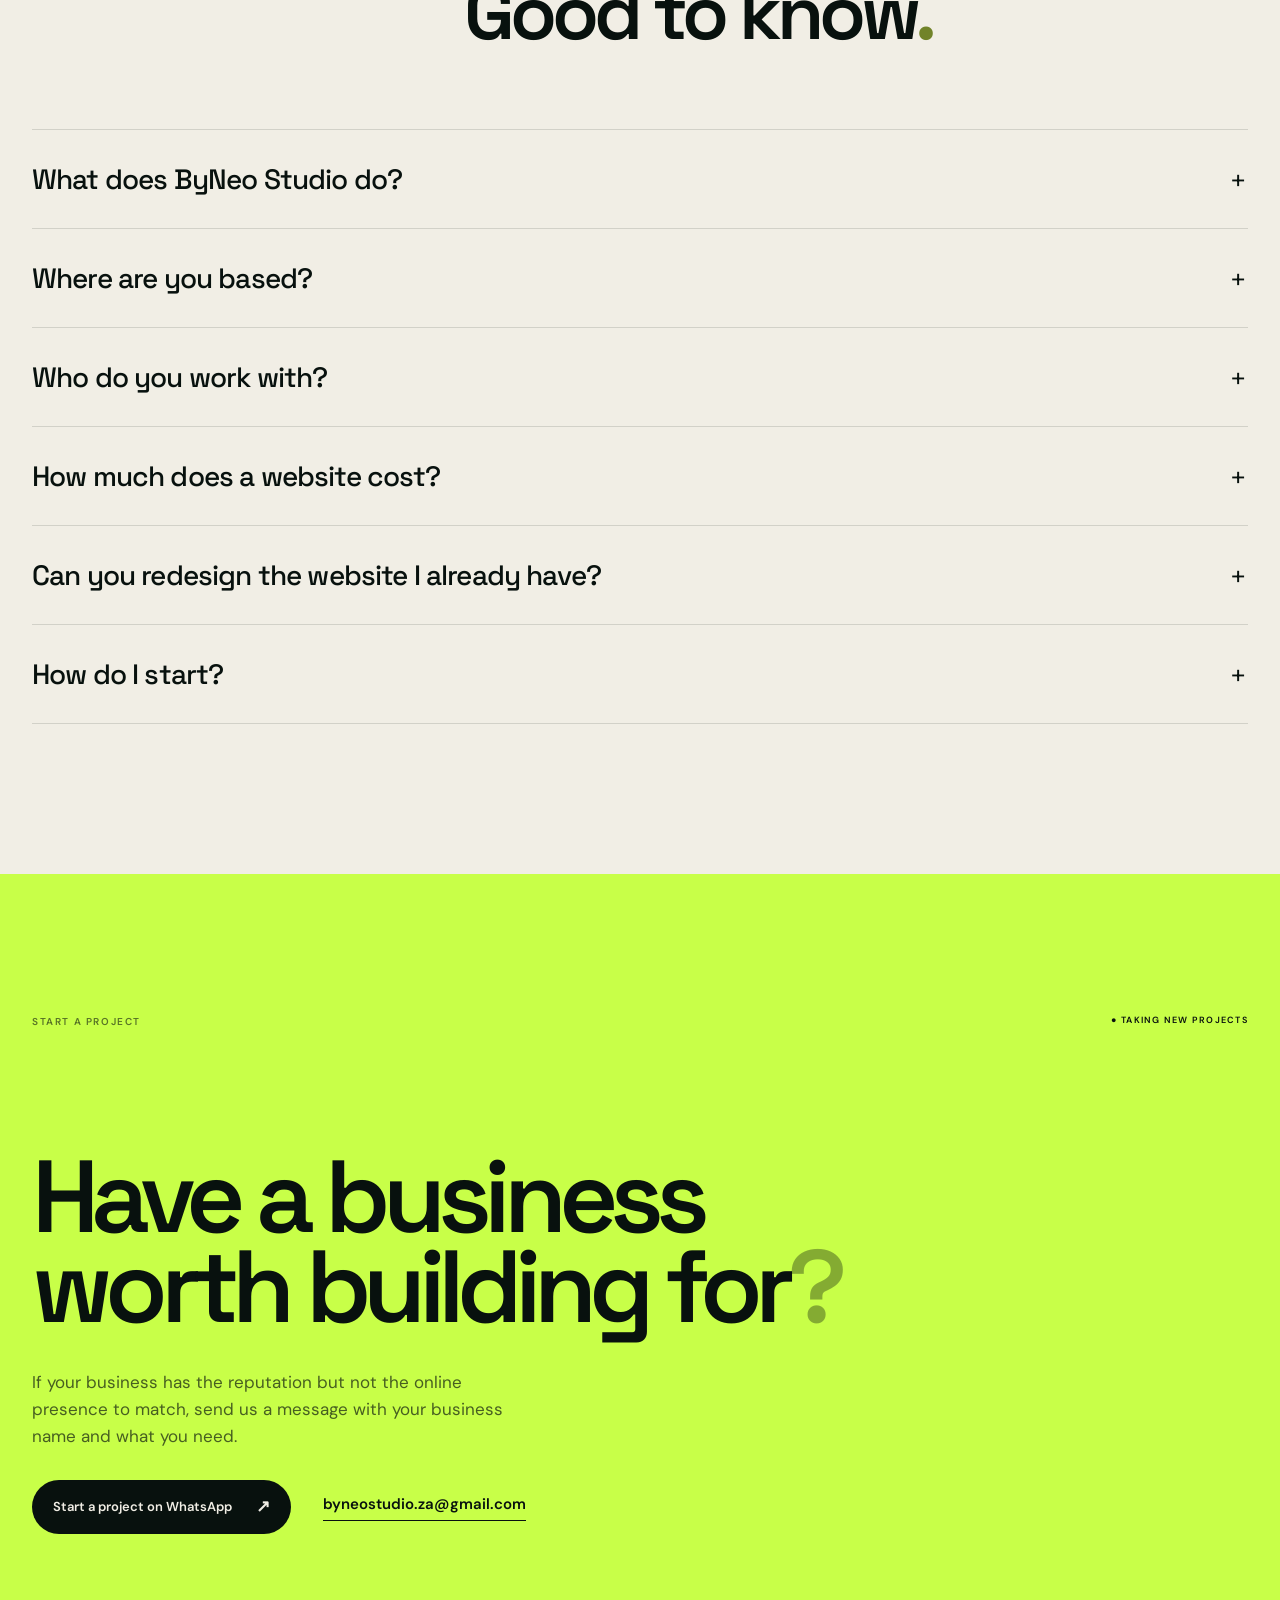
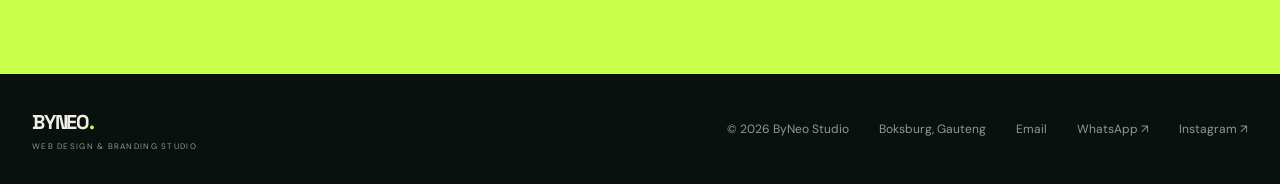
==== commit ef2b85b7: "Update prices, signage wording and site icons - Website tiers: one-page from R1,500, business site f" ====
--- a/index.html
+++ b/index.html
@@ -10,7 +10,9 @@
     <meta name="description" content="ByNeo Studio designs websites and brands for South African businesses that need to look ready online. Based in Gauteng. Start a project on WhatsApp.">
     <link rel="canonical" href="https://byneostudio.co.za/">
 
+    <link rel="icon" href="/favicon.ico" sizes="48x48">
     <link rel="icon" type="image/svg+xml" href="/assets/icons/favicon.svg">
+    <link rel="icon" type="image/png" sizes="192x192" href="/assets/icons/icon-192.png">
     <link rel="icon" type="image/png" sizes="32x32" href="/assets/icons/icon-32.png">
     <link rel="apple-touch-icon" href="/assets/icons/apple-touch-icon.png">
     <meta name="theme-color" content="#08110e">
@@ -57,14 +59,15 @@
             { "@type": "AdministrativeArea", "name": "Gauteng" },
             { "@type": "Country", "name": "South Africa" }
           ],
-          "knowsAbout": ["Website design", "Web development", "Brand identity", "Logo design", "Graphic design", "Social media design"],
+          "knowsAbout": ["Website design", "Web development", "Brand identity", "Logo design", "Graphic design", "Social media design", "Signage design"],
           "hasOfferCatalog": {
             "@type": "OfferCatalog",
             "name": "Services",
             "itemListElement": [
               { "@type": "Offer", "itemOffered": { "@type": "Service", "name": "Website design and development" } },
               { "@type": "Offer", "itemOffered": { "@type": "Service", "name": "Brand identity" } },
-              { "@type": "Offer", "itemOffered": { "@type": "Service", "name": "Digital creative: posters, social media graphics and banners" } }
+              { "@type": "Offer", "itemOffered": { "@type": "Service", "name": "Digital creative: posters, social media graphics and banners" } },
+              { "@type": "Offer", "itemOffered": { "@type": "Service", "name": "Signage design, printing and installation, with KMJ Signage" } }
             ]
           },
           "sameAs": ["https://www.instagram.com/byneo.studio.za/"]
@@ -80,13 +83,13 @@
           "@type": "FAQPage",
           "mainEntity": [
             { "@type": "Question", "name": "What does ByNeo Studio do?",
-              "acceptedAnswer": { "@type": "Answer", "text": "ByNeo Studio designs and builds websites for South African businesses. It also does brand identity (logos, colours and type) and digital creative such as posters, social media graphics and banners." } },
+              "acceptedAnswer": { "@type": "Answer", "text": "ByNeo Studio designs and builds websites for South African businesses. It also does brand identity (logos, colours and type), digital creative such as posters, social media graphics and banners, and signage that is designed by ByNeo Studio, then printed and installed with its partner, KMJ Signage." } },
             { "@type": "Question", "name": "Where is ByNeo Studio based?",
               "acceptedAnswer": { "@type": "Answer", "text": "ByNeo Studio is based in Boksburg, Gauteng, South Africa, and works with businesses across the country remotely." } },
             { "@type": "Question", "name": "Who does ByNeo Studio work with?",
               "acceptedAnswer": { "@type": "Answer", "text": "Small and medium businesses with real customers whose online presence is missing, outdated or doesn't match their reputation, including clinics, consultants, trades and local service businesses. New businesses setting up professionally are welcome too." } },
             { "@type": "Question", "name": "How much does a website cost?",
-              "acceptedAnswer": { "@type": "Answer", "text": "Websites start from R3,500 (one-page sites from R2,000), brand identity from R1,500 and posters from R300. Before any work starts you get a short quote with two options and the price up front. A 50% deposit starts the work." } },
+              "acceptedAnswer": { "@type": "Answer", "text": "One-page websites start from R1,500, business websites (up to 5 pages) from R3,500 and larger sites from R5,000. A logo is from R850, the full brand package is R1,800 and posters are from R300. Before any work starts you get a short quote with the price up front. A 50% deposit starts the work, and small jobs like posters are paid in full up front." } },
             { "@type": "Question", "name": "How do I start a project with ByNeo Studio?",
               "acceptedAnswer": { "@type": "Answer", "text": "Send a WhatsApp message to +27 63 692 9023 or email byneostudio.za@gmail.com with your business name and what you need." } }
           ]
@@ -324,17 +327,17 @@
                     <article class="service service-primary reveal">
                         <h3>Websites</h3>
                         <p>Fast, mobile-first websites that explain what you do, show proof that you're good at it, and make it easy to call, book or WhatsApp you. Set up so Google can find you.</p>
-                        <p class="service-price">From R3,500 · one-page sites from R2,000</p>
+                        <p class="service-price">One-page from R1,500 · Business site from R3,500 · Larger sites from R5,000</p>
                     </article>
                     <article class="service reveal reveal-delay-1">
                         <h3>Brand identity</h3>
-                        <p>Logo, colours, type and a business card design, so your business looks the same on paper, on your signage and online. Letterheads and more can be added.</p>
-                        <p class="service-price">From R1,500</p>
+                        <p>Logo, colours and type, plus business card, letterhead and email signature designs, so your business looks the same on paper, on your signage and online.</p>
+                        <p class="service-price">Logo from R850 · Full brand package R1,800</p>
                     </article>
                     <article class="service reveal reveal-delay-2">
-                        <h3>Digital creative</h3>
-                        <p>Posters, social media graphics and banners. Signage is designed here and produced with our partner, KMJ Signage.</p>
-                        <p class="service-price">Posters from R300</p>
+                        <h3>Creative &amp; signage</h3>
+                        <p>Posters, social media graphics and banners. Signage is designed here, then printed and installed with our partner, KMJ Signage, so one team takes it from idea to the sign on your wall.</p>
+                        <p class="service-price">Posters from R300 · Signage quoted per job</p>
                     </article>
                 </div>
 
@@ -390,7 +393,7 @@
                 <div class="faq-list reveal">
                     <details>
                         <summary>What does ByNeo Studio do?</summary>
-                        <p>We design and build websites for South African businesses. We also do brand identity (logos, colours and type) and digital creative such as posters, social media graphics and banners.</p>
+                        <p>We design and build websites for South African businesses. We also do brand identity (logos, colours and type), digital creative such as posters, social media graphics and banners, and signage that is designed here, then printed and installed with our partner, KMJ Signage.</p>
                     </details>
                     <details>
                         <summary>Where are you based?</summary>
@@ -402,7 +405,7 @@
                     </details>
                     <details>
                         <summary>How much does a website cost?</summary>
-                        <p>Websites start from R3,500 (one-page sites from R2,000), brand identity from R1,500 and posters from R300. Before any work starts you get a short quote with two options and the price up front. A 50% deposit starts the work.</p>
+                        <p>One-page websites start from R1,500, business websites (up to 5 pages) from R3,500 and larger sites from R5,000. A logo is from R850, the full brand package is R1,800 and posters are from R300. Before any work starts you get a short quote with the price up front. A 50% deposit starts the work, and small jobs like posters are paid in full up front.</p>
                     </details>
                     <details>
                         <summary>Can you redesign the website I already have?</summary>
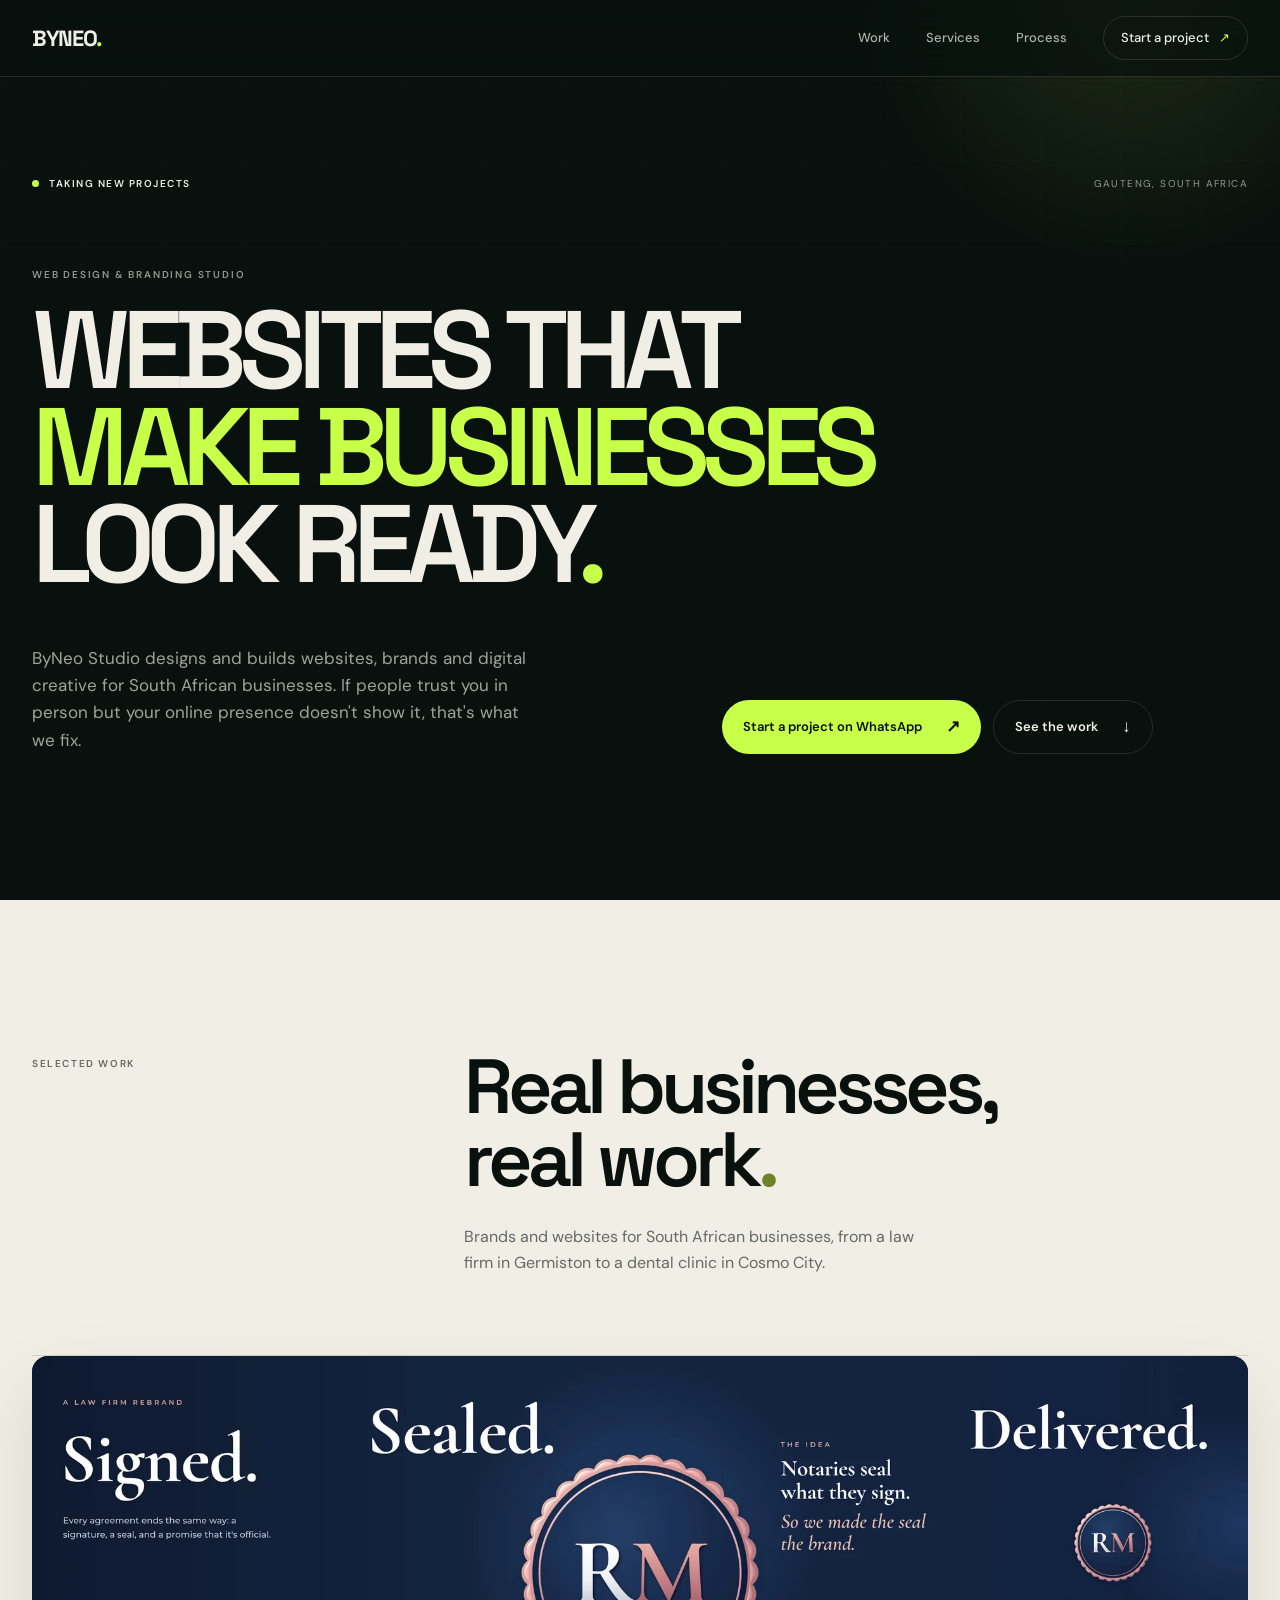
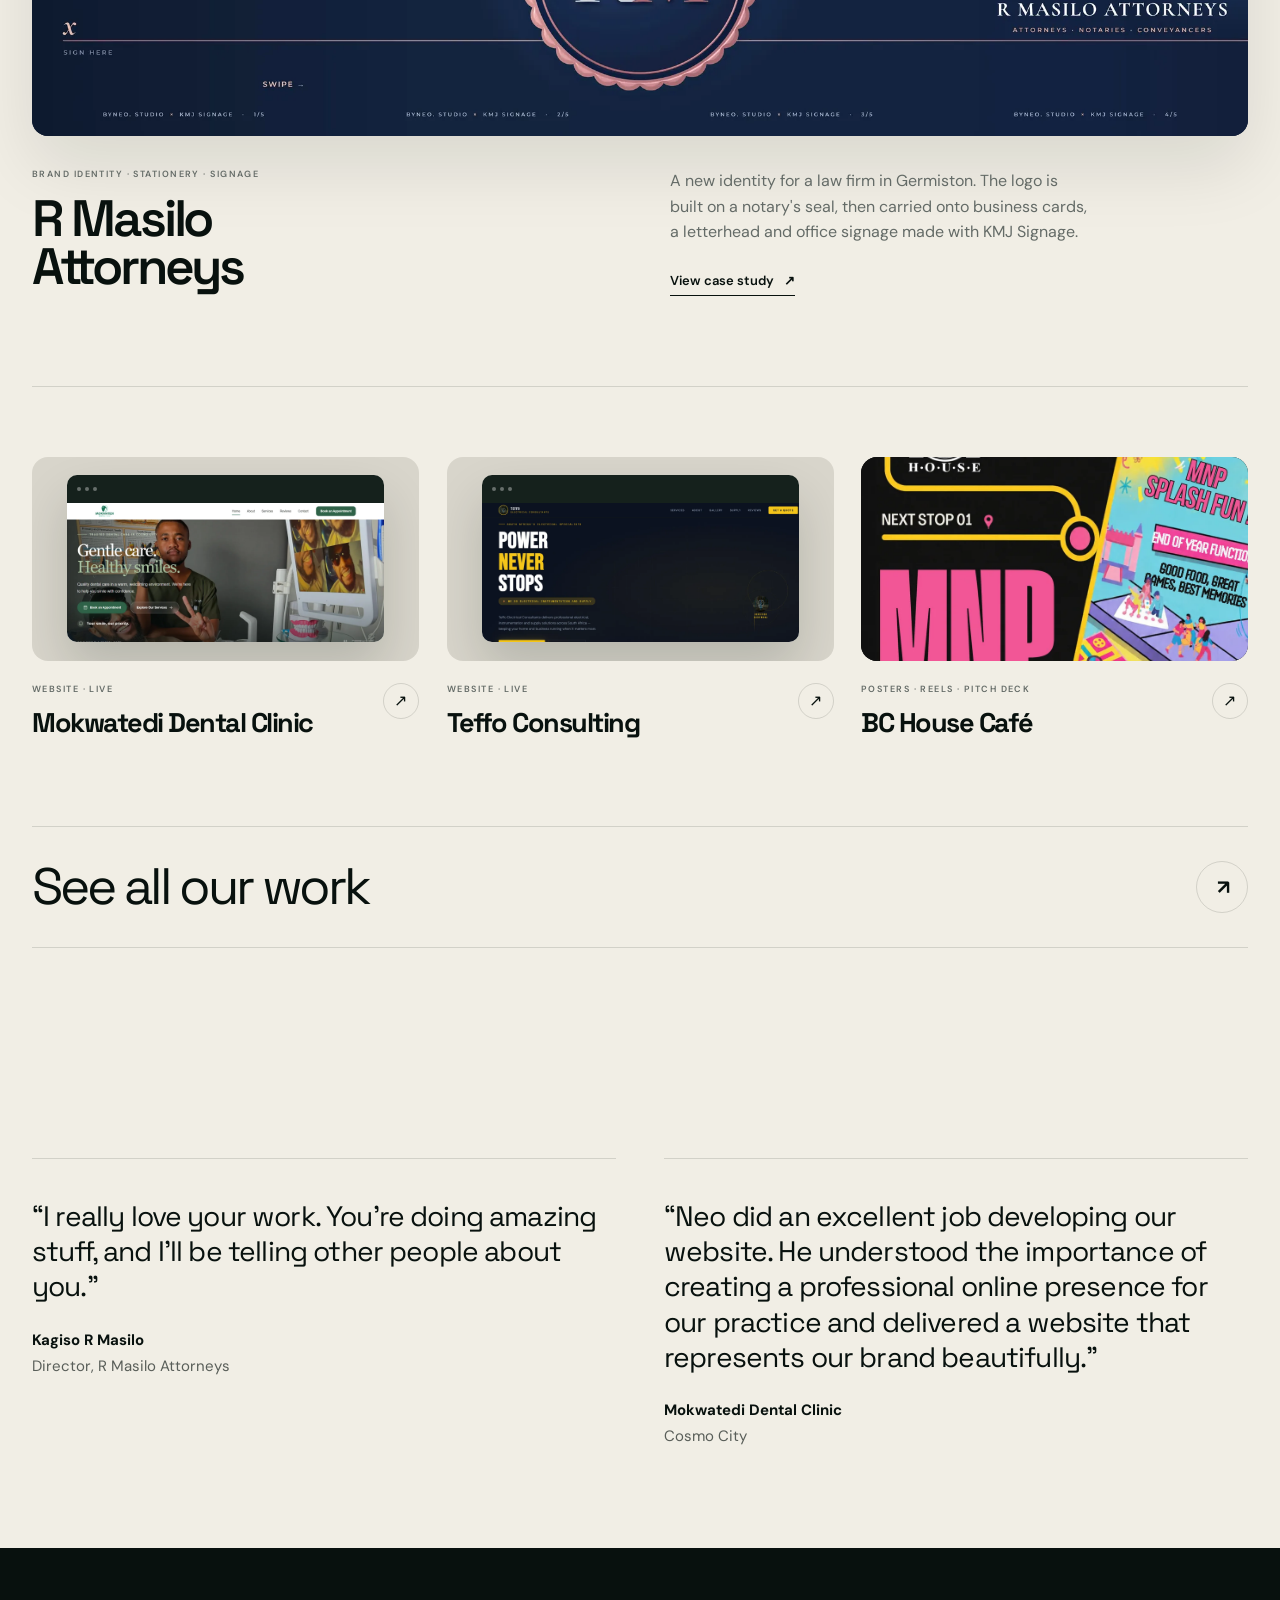
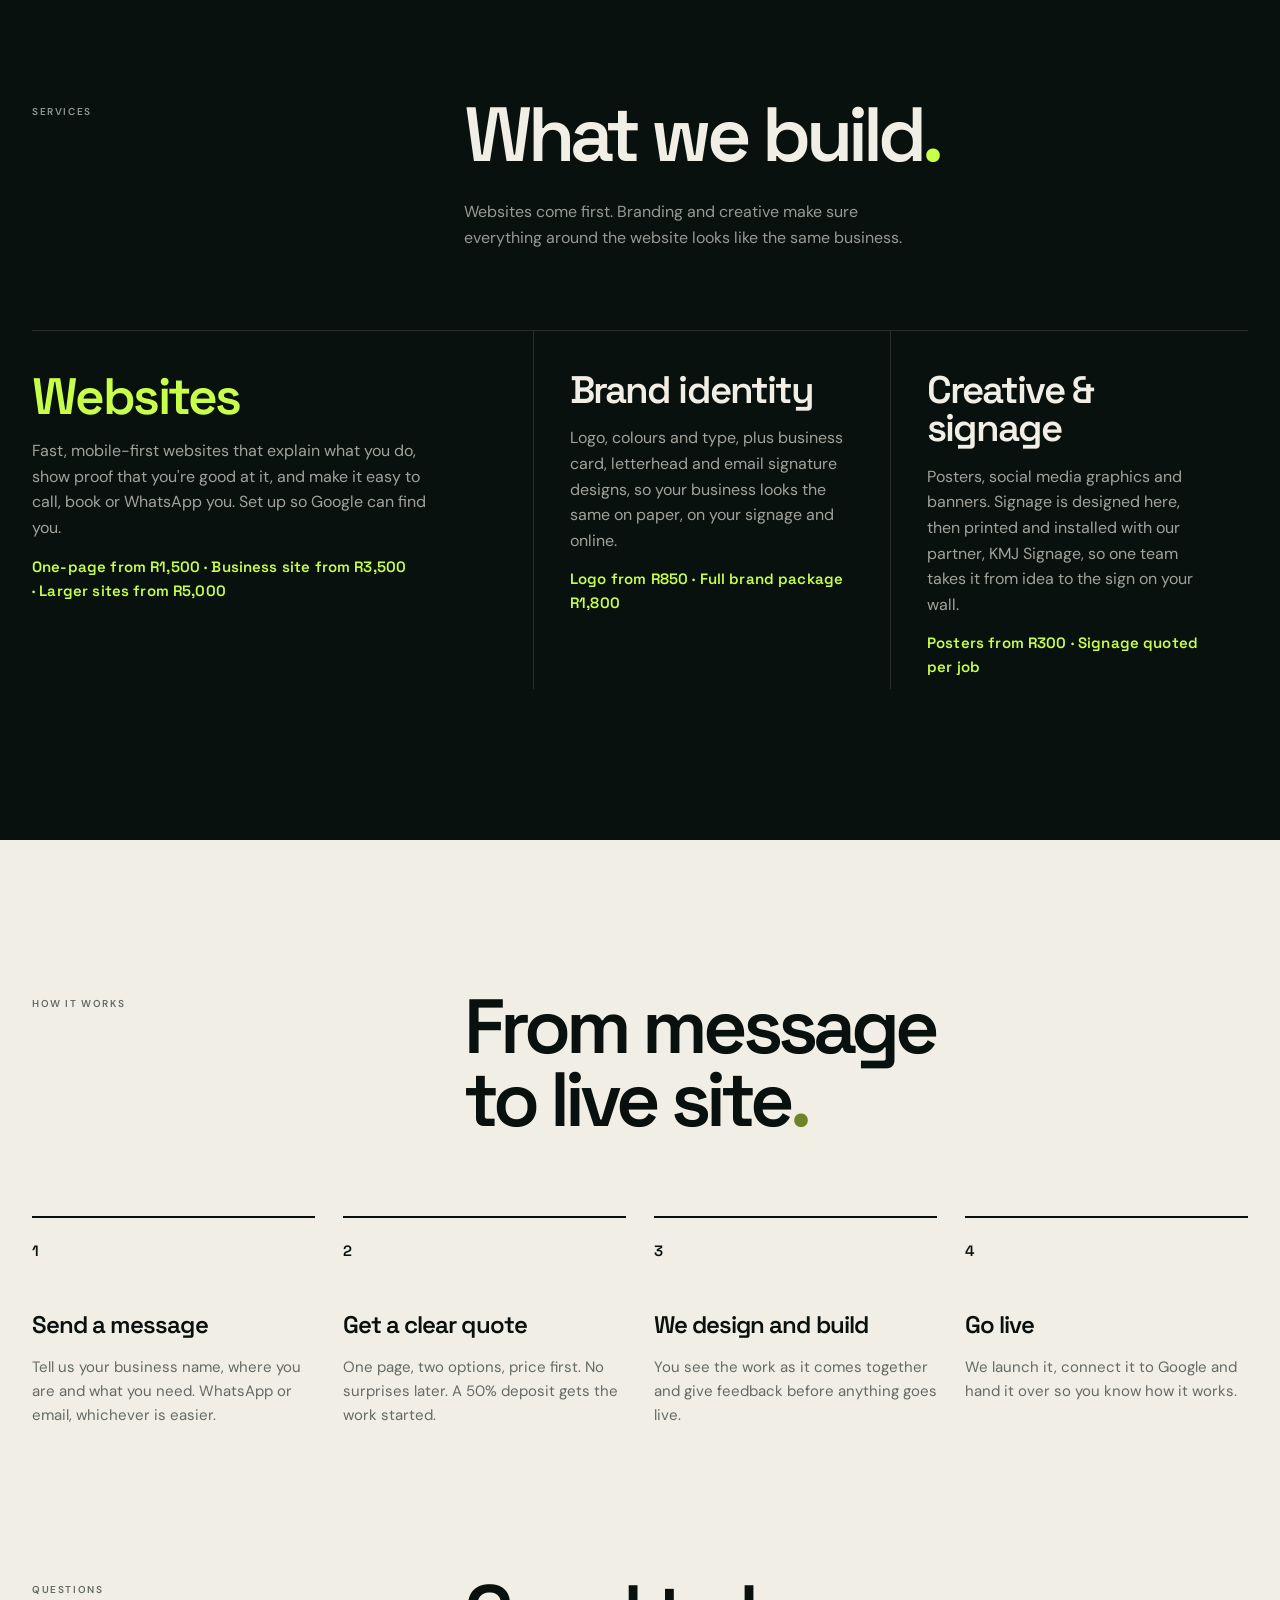
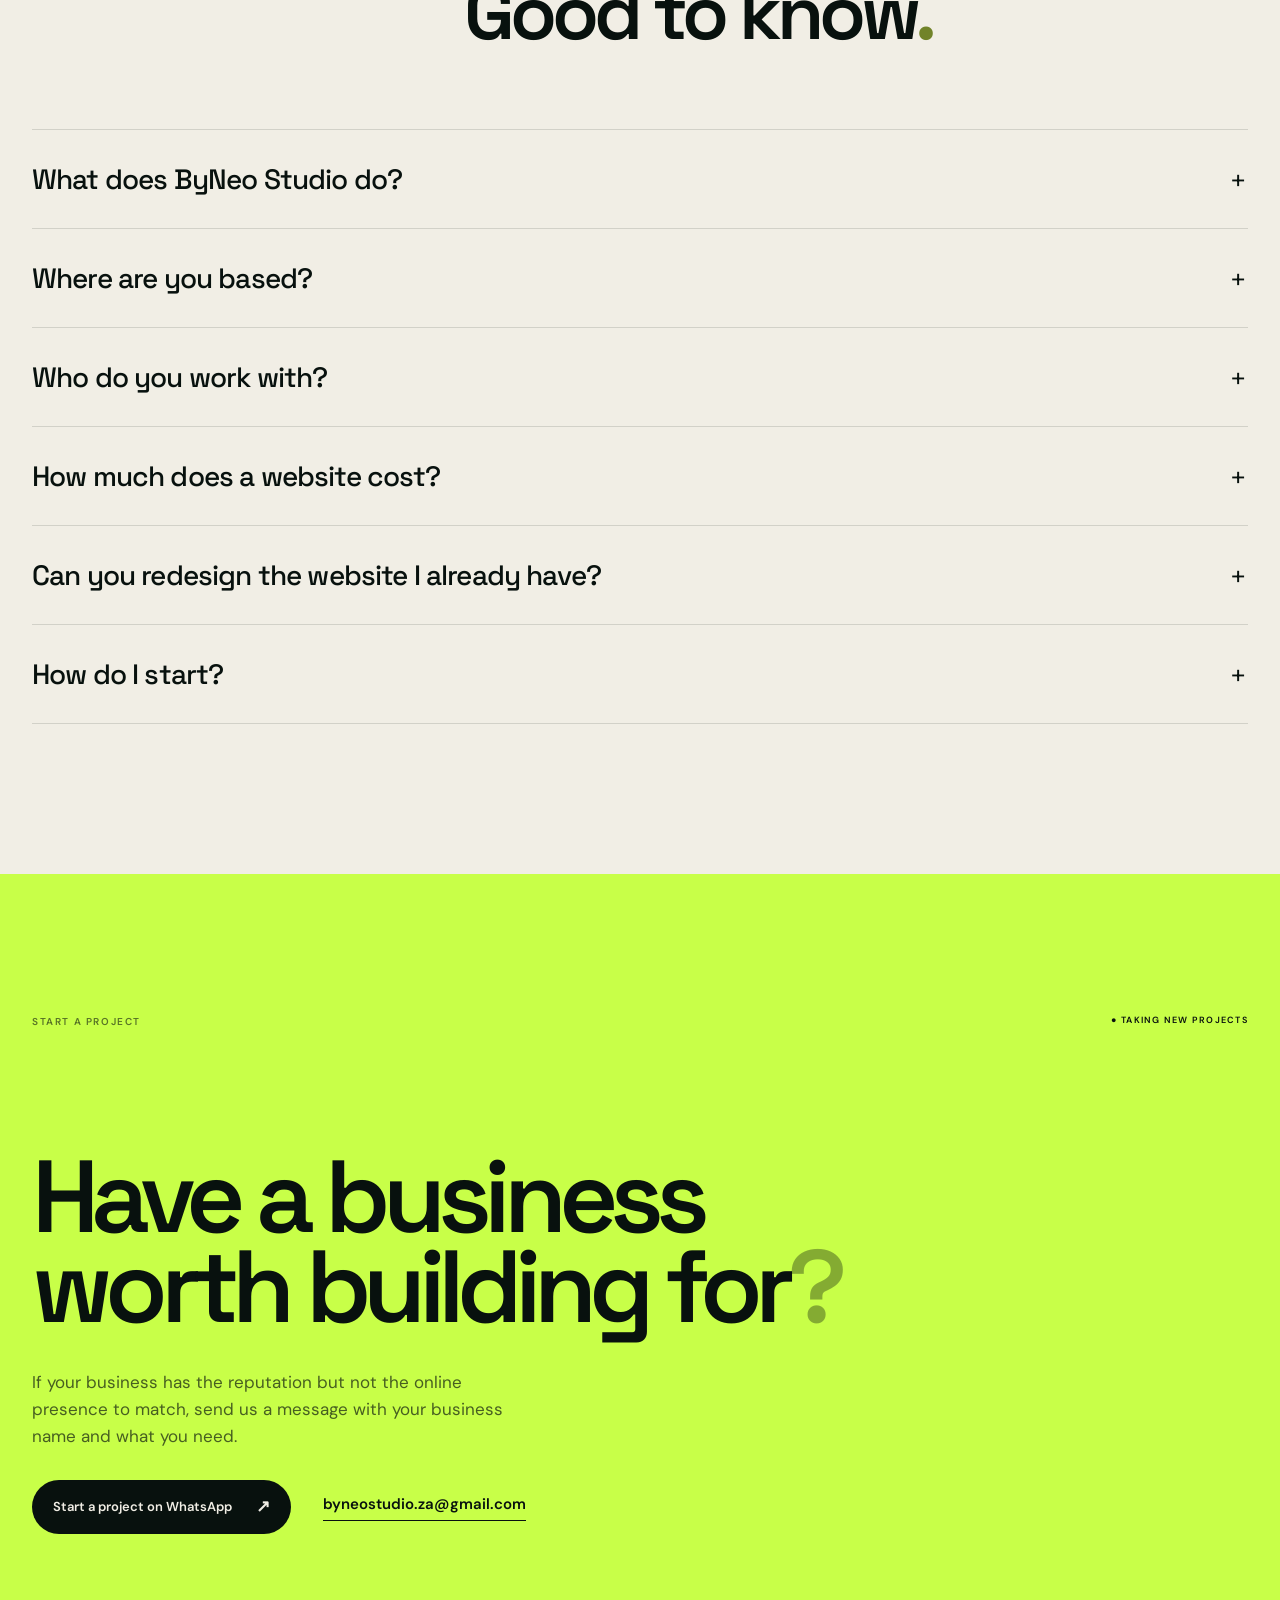
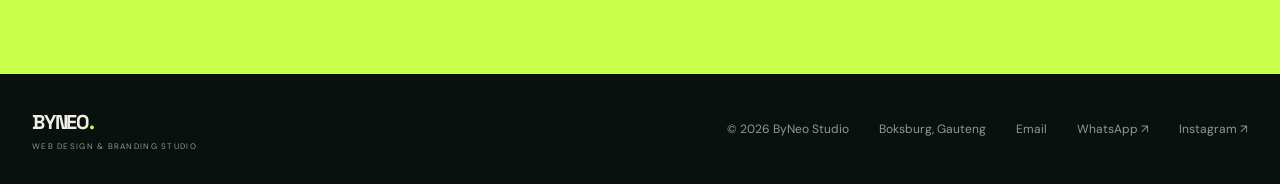
==== commit 3749e993: "Add floating WhatsApp button on phones Shows after the hero and hides while a contact section is on " ====
--- a/index.html
+++ b/index.html
@@ -469,6 +469,11 @@
         </div>
     </footer>
 
+    <a href="https://wa.me/27636929023?text=Hi%20ByNeo%20Studio%2C%20I%27d%20like%20to%20start%20a%20project." class="wa-float" target="_blank" rel="noopener noreferrer" aria-label="Chat to ByNeo Studio on WhatsApp">
+        <svg viewBox="0 0 24 24" width="20" height="20" aria-hidden="true" focusable="false"><path d="M12 3a9 9 0 0 0-7.7 13.7L3 21l4.5-1.2A9 9 0 1 0 12 3z" fill="none" stroke="currentColor" stroke-width="2" stroke-linejoin="round"/></svg>
+        <span>WhatsApp us</span>
+    </a>
+
     <script src="js/main.js" defer></script>
 </body>
 </html>
--- a/css/main.css
+++ b/css/main.css
@@ -1622,4 +1622,62 @@
         transform: none;
     }
 
-}+}
+
+/* =========================================================
+   FLOATING WHATSAPP BUTTON (phones and tablets only)
+   Shown once the visitor scrolls past the hero, hidden again
+   when the contact section is on screen.
+========================================================= */
+
+.wa-float {
+    display: none;
+}
+
+@media (max-width: 860px) {
+    .wa-float {
+        position: fixed;
+        right: 16px;
+        bottom: calc(16px + env(safe-area-inset-bottom, 0px));
+        z-index: 900;
+
+        display: inline-flex;
+        align-items: center;
+        gap: 8px;
+
+        padding: 14px 18px;
+        border-radius: 999px;
+
+        background: var(--lime);
+        color: var(--text-dark);
+        box-shadow: 0 10px 30px rgba(8, 17, 14, 0.35);
+
+        font-family: var(--font-display);
+        font-size: 15px;
+        font-weight: 600;
+        line-height: 1;
+        text-decoration: none;
+
+        opacity: 0;
+        visibility: hidden;
+        transform: translateY(12px);
+        transition: opacity 0.25s ease, transform 0.25s ease, visibility 0.25s;
+    }
+
+    .wa-float.is-visible {
+        opacity: 1;
+        visibility: visible;
+        transform: none;
+    }
+
+    .wa-float:focus-visible {
+        outline: 2px solid var(--text-dark);
+        outline-offset: 3px;
+    }
+}
+
+@media (prefers-reduced-motion: reduce) {
+    .wa-float {
+        transition: none;
+    }
+}
